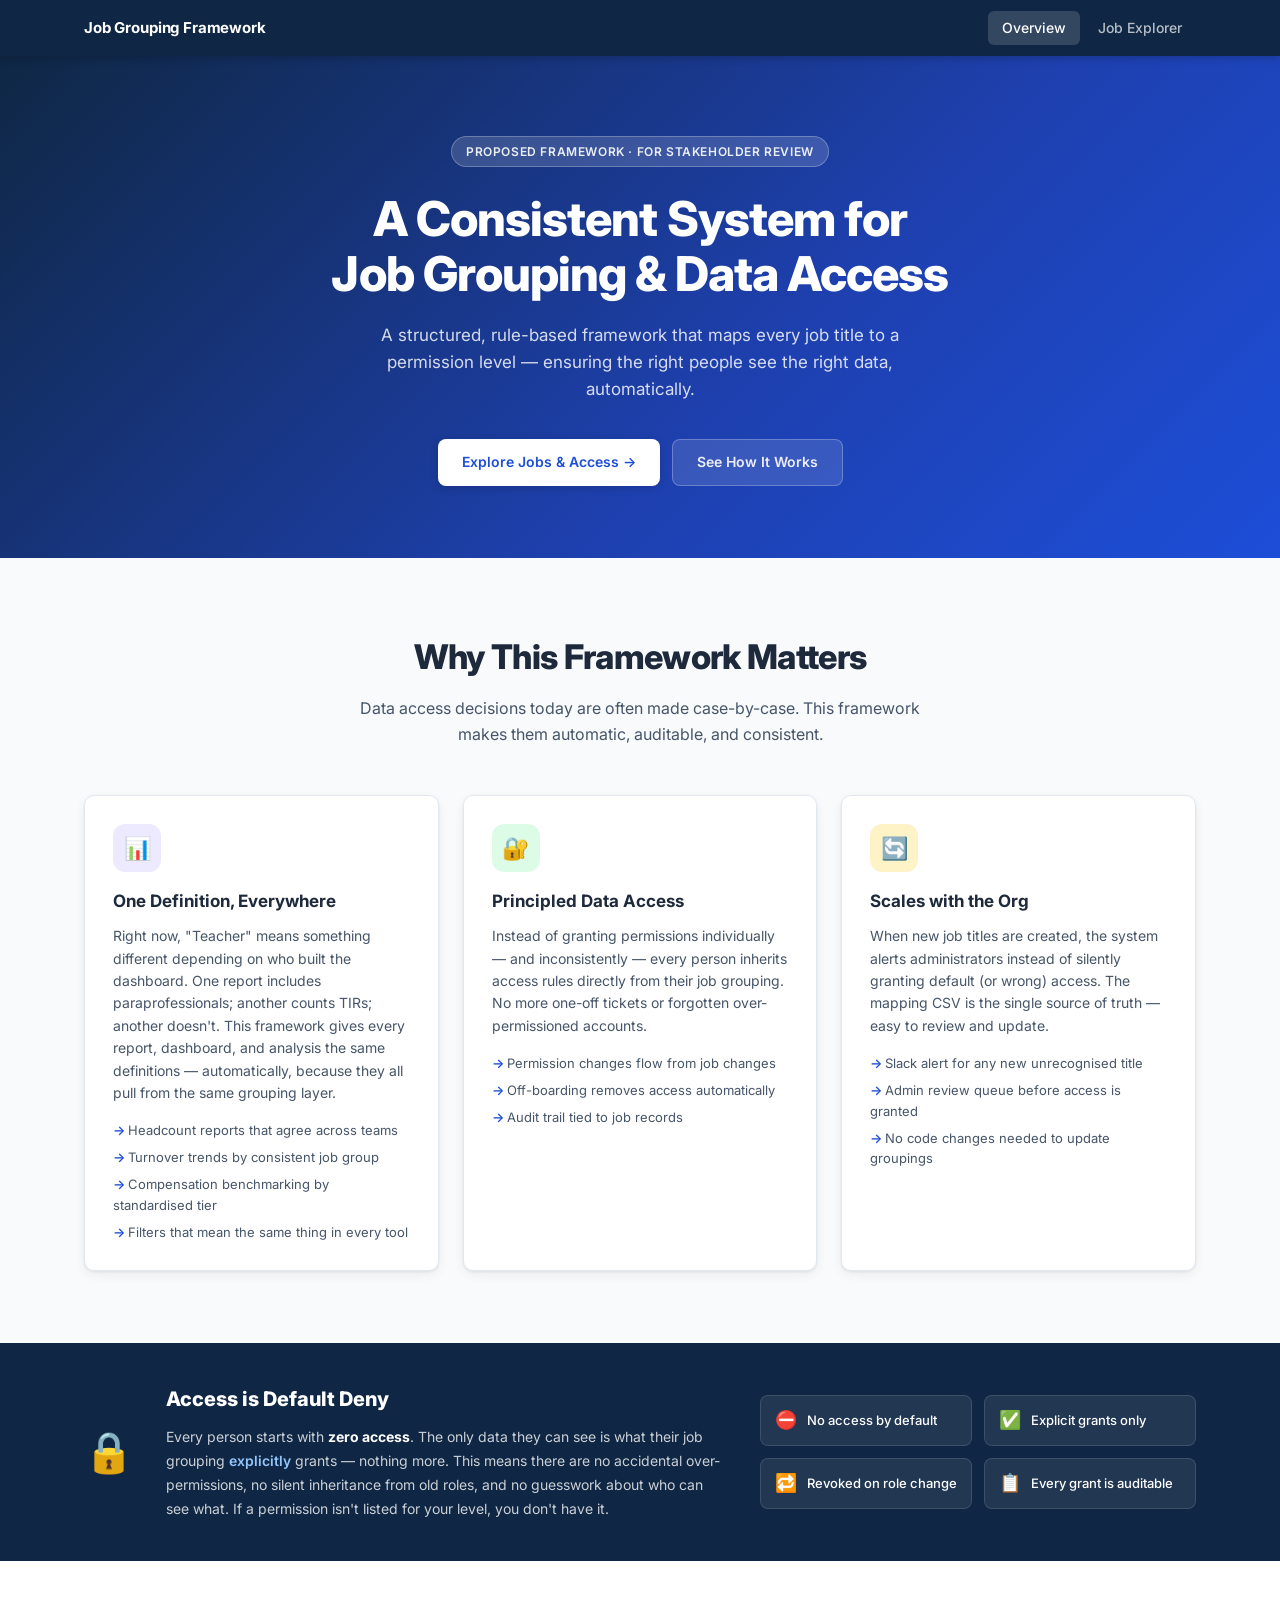
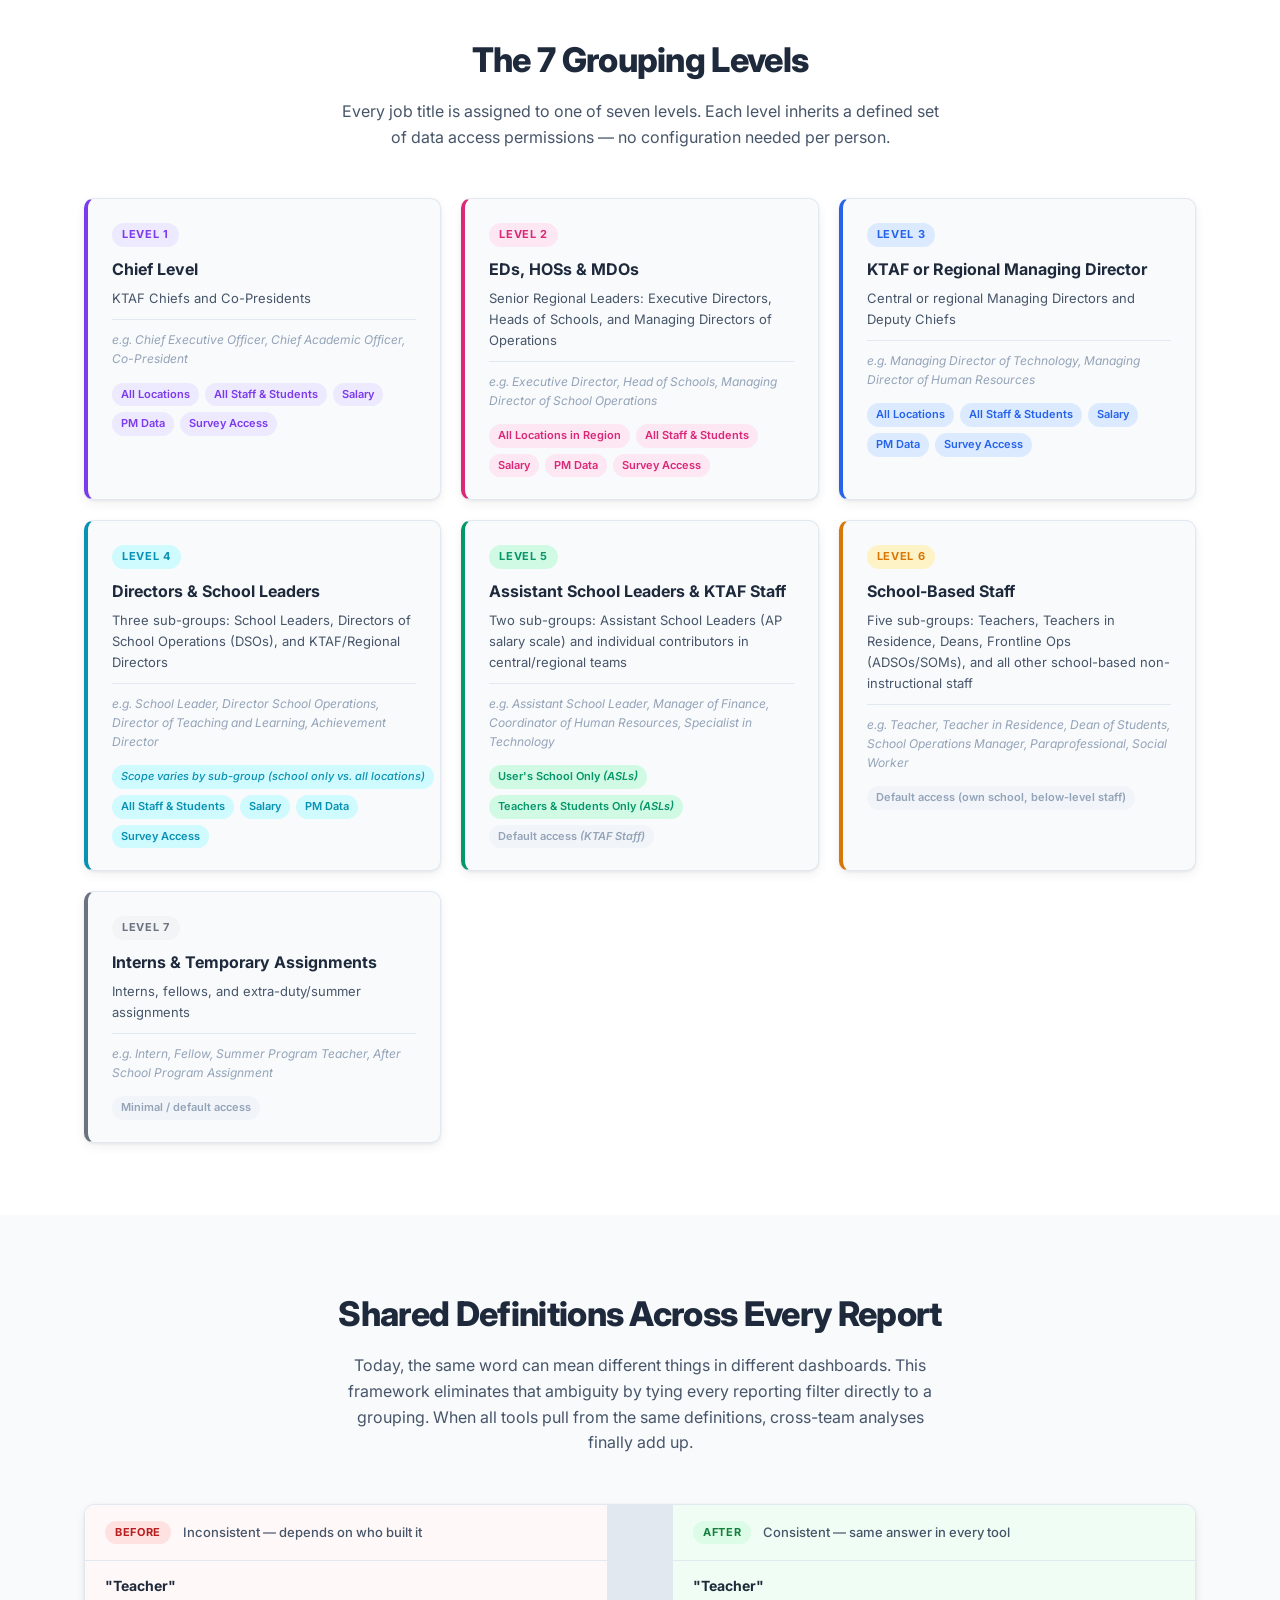
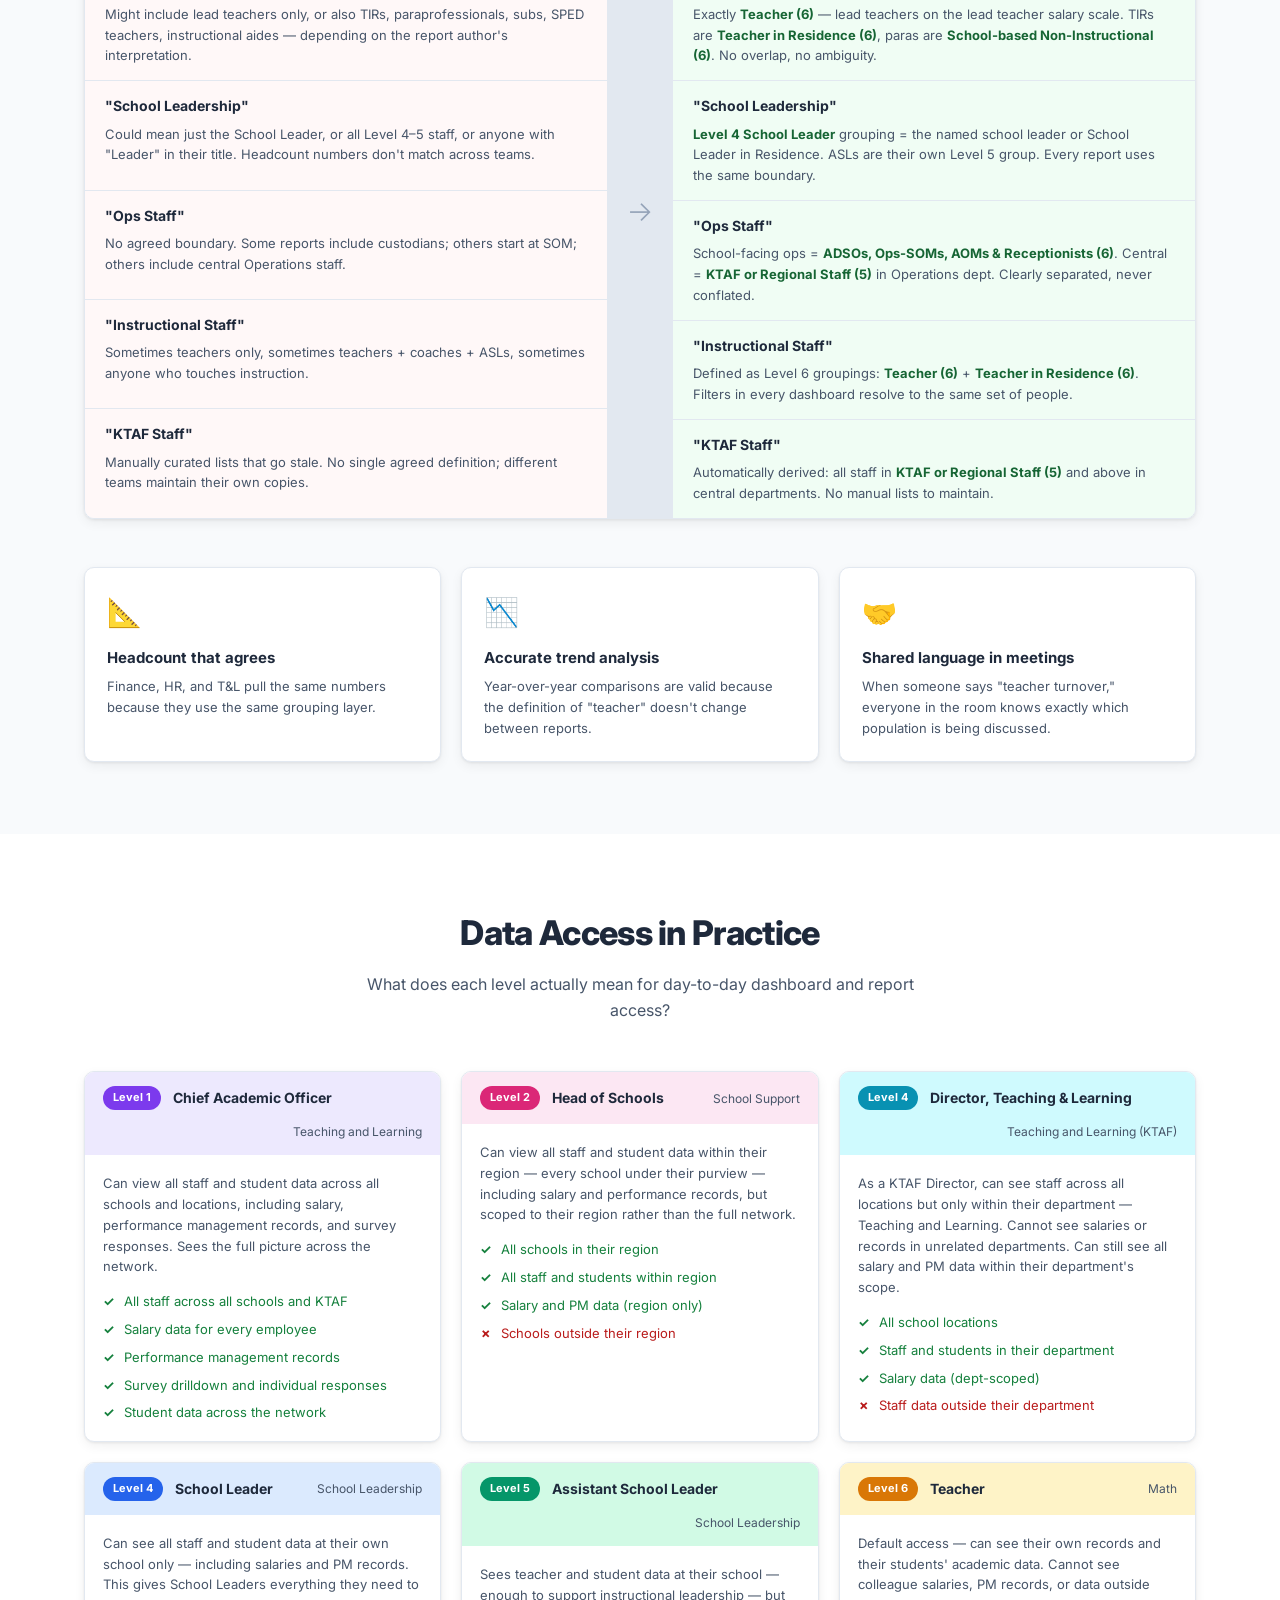
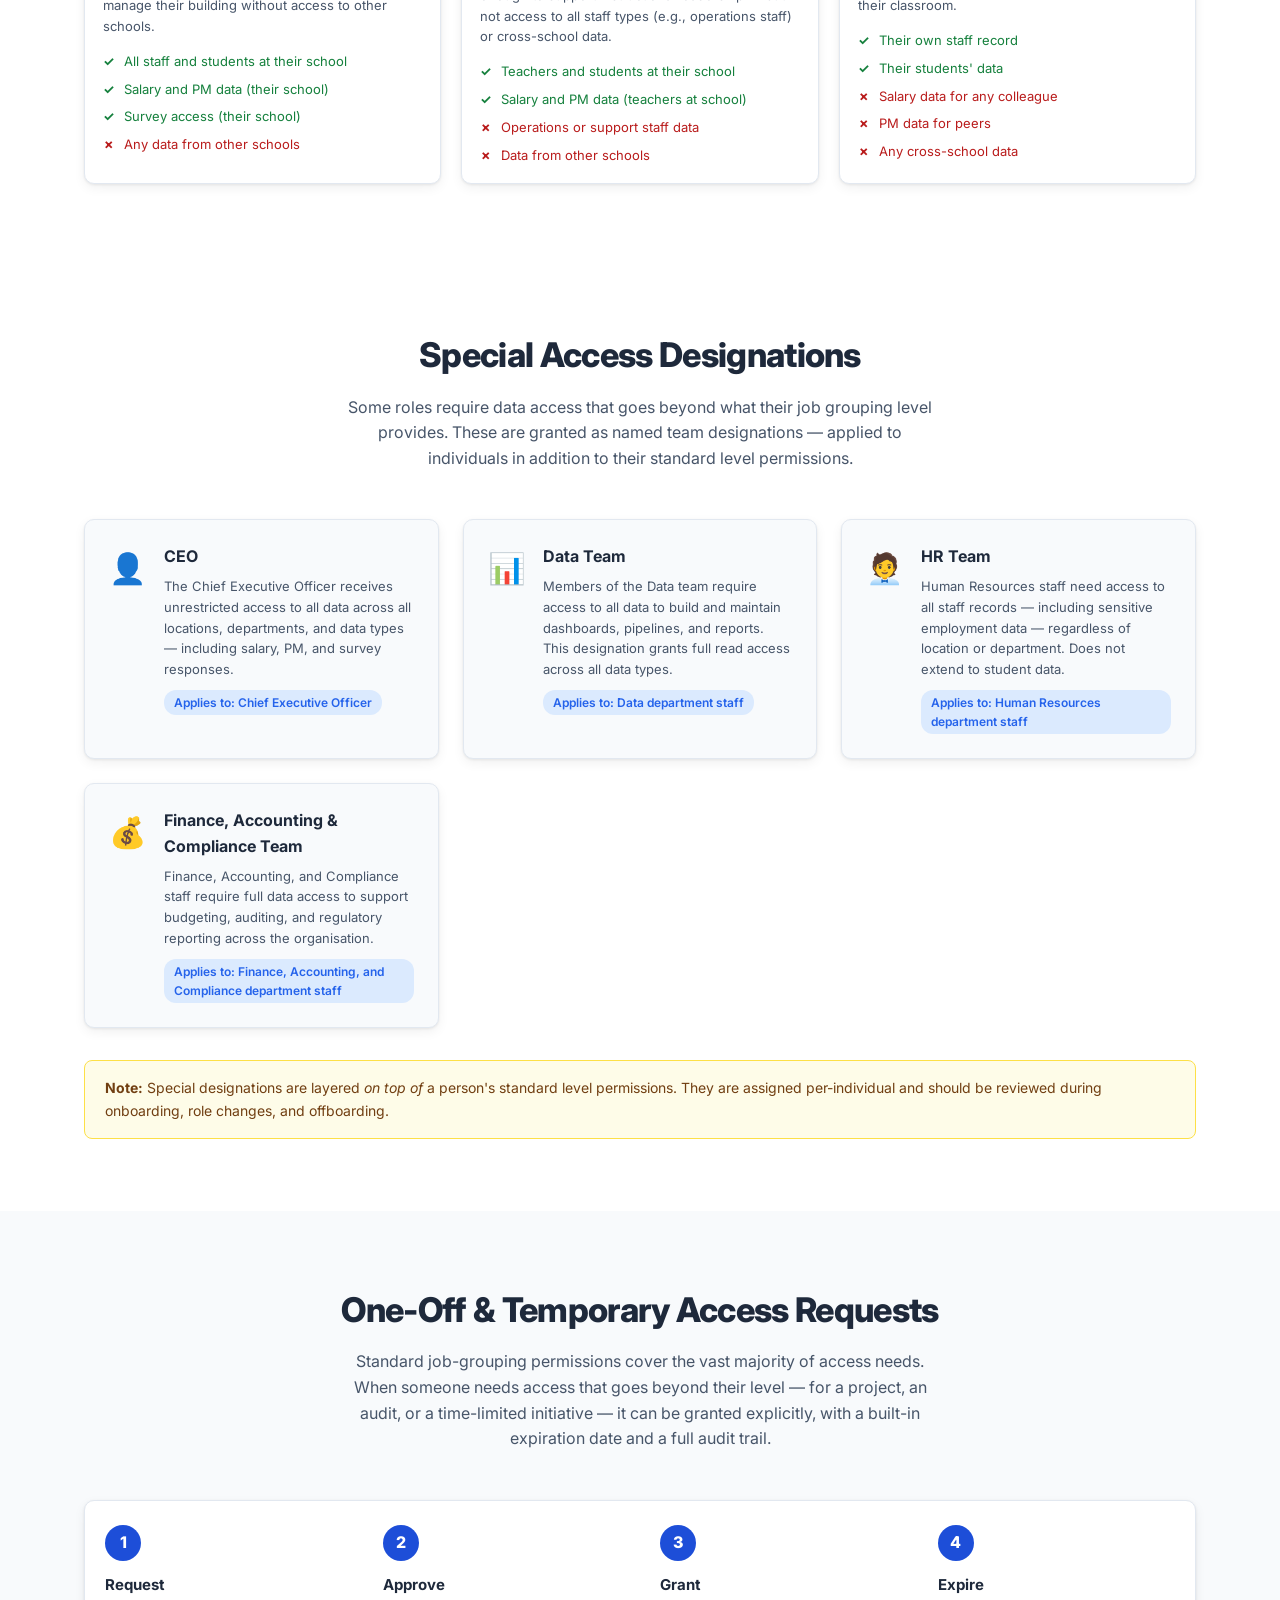
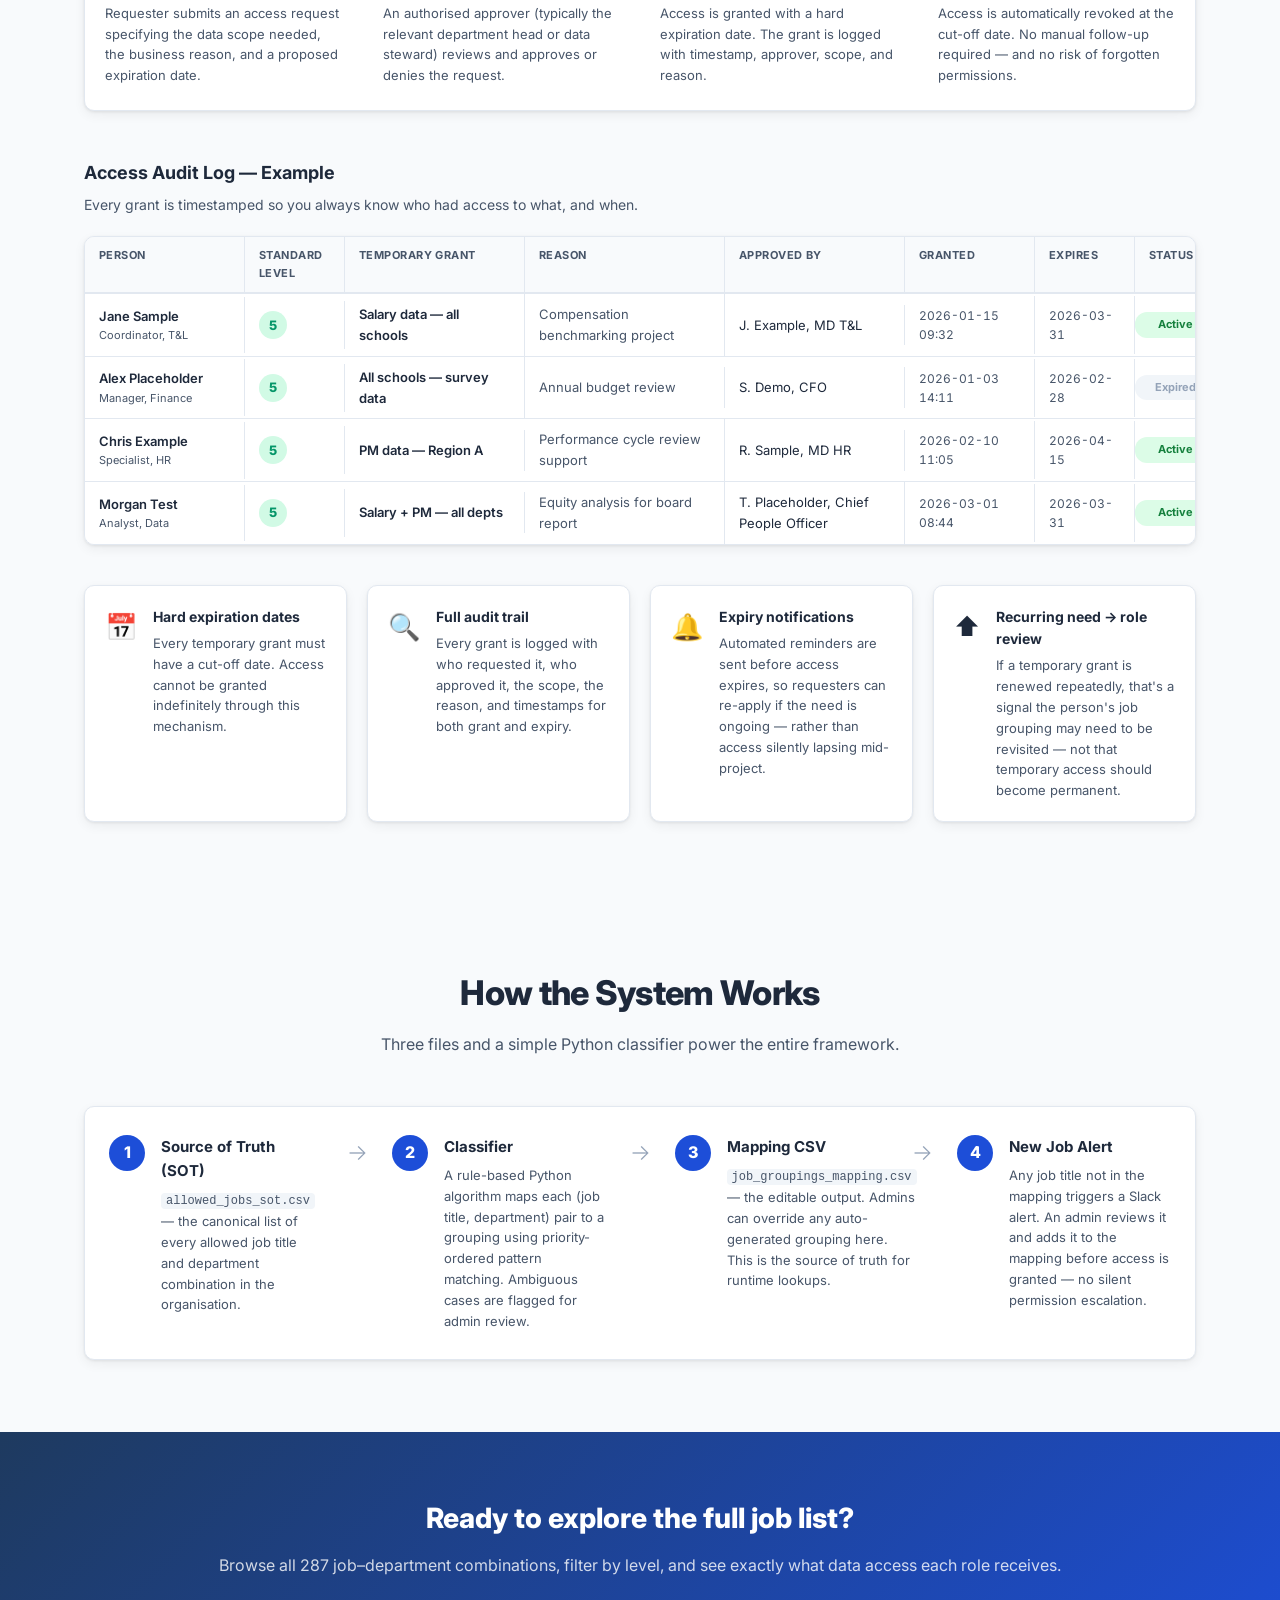
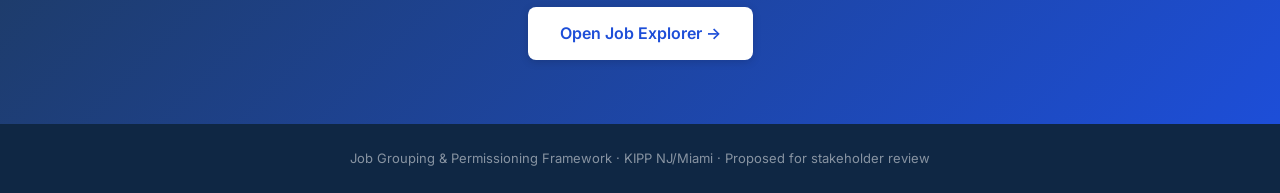
==== website/index.html @ 6bda304f "creating job groupings classifier and stakeholder exploration website" ====
<!DOCTYPE html>
<html lang="en">
<head>
  <meta charset="UTF-8" />
  <meta name="viewport" content="width=device-width, initial-scale=1.0" />
  <title>Job Grouping & Permissioning Framework</title>
  <link rel="preconnect" href="https://fonts.googleapis.com" />
  <link rel="preconnect" href="https://fonts.gstatic.com" crossorigin />
  <link href="https://fonts.googleapis.com/css2?family=Inter:wght@400;500;600;700;800&display=swap" rel="stylesheet" />
  <link rel="stylesheet" href="styles.css" />
</head>
<body>

<!-- ── Navigation ─────────────────────────────────────────────────────────── -->
<nav class="nav">
  <div class="nav-inner">
    <span class="nav-brand">Job Grouping Framework</span>
    <div class="nav-links">
      <a href="index.html" class="nav-link active">Overview</a>
      <a href="explorer.html" class="nav-link">Job Explorer</a>
    </div>
  </div>
</nav>

<!-- ── Hero ───────────────────────────────────────────────────────────────── -->
<section class="hero">
  <div class="container">
    <div class="hero-badge">Proposed Framework · For Stakeholder Review</div>
    <h1 class="hero-title">A Consistent System for<br />Job Grouping &amp; Data Access</h1>
    <p class="hero-sub">
      A structured, rule-based framework that maps every job title to a permission level —
      ensuring the right people see the right data, automatically.
    </p>
    <div class="hero-actions">
      <a href="explorer.html" class="btn btn-primary">Explore Jobs &amp; Access →</a>
      <a href="#how-it-works" class="btn btn-ghost">See How It Works</a>
    </div>
  </div>
</section>

<!-- ── Why It Matters ─────────────────────────────────────────────────────── -->
<section class="section" id="why">
  <div class="container">
    <div class="section-header">
      <h2>Why This Framework Matters</h2>
      <p>Data access decisions today are often made case-by-case. This framework makes them automatic, auditable, and consistent.</p>
    </div>
    <div class="card-grid-3">

      <div class="why-card">
        <div class="why-icon" style="background:#ede9fe; color:#7c3aed;">📊</div>
        <h3>One Definition, Everywhere</h3>
        <p>
          Right now, "Teacher" means something different depending on who built the dashboard.
          One report includes paraprofessionals; another counts TIRs; another doesn't.
          This framework gives every report, dashboard, and analysis the same definitions —
          automatically, because they all pull from the same grouping layer.
        </p>
        <ul class="why-list">
          <li>Headcount reports that agree across teams</li>
          <li>Turnover trends by consistent job group</li>
          <li>Compensation benchmarking by standardised tier</li>
          <li>Filters that mean the same thing in every tool</li>
        </ul>
      </div>

      <div class="why-card">
        <div class="why-icon" style="background:#dcfce7; color:#15803d;">🔐</div>
        <h3>Principled Data Access</h3>
        <p>
          Instead of granting permissions individually — and inconsistently — every person
          inherits access rules directly from their job grouping. No more one-off tickets
          or forgotten over-permissioned accounts.
        </p>
        <ul class="why-list">
          <li>Permission changes flow from job changes</li>
          <li>Off-boarding removes access automatically</li>
          <li>Audit trail tied to job records</li>
        </ul>
      </div>

      <div class="why-card">
        <div class="why-icon" style="background:#fef3c7; color:#b45309;">🔄</div>
        <h3>Scales with the Org</h3>
        <p>
          When new job titles are created, the system alerts administrators instead of
          silently granting default (or wrong) access. The mapping CSV is the single
          source of truth — easy to review and update.
        </p>
        <ul class="why-list">
          <li>Slack alert for any new unrecognised title</li>
          <li>Admin review queue before access is granted</li>
          <li>No code changes needed to update groupings</li>
        </ul>
      </div>

    </div>
  </div>
</section>

<!-- ── Default Deny ────────────────────────────────────────────────────────── -->
<section class="deny-banner">
  <div class="container">
    <div class="deny-inner">
      <div class="deny-icon">🔒</div>
      <div class="deny-text">
        <h3>Access is Default Deny</h3>
        <p>
          Every person starts with <strong>zero access</strong>. The only data they can see is
          what their job grouping <em>explicitly</em> grants — nothing more. This means there
          are no accidental over-permissions, no silent inheritance from old roles, and no
          guesswork about who can see what. If a permission isn't listed for your level,
          you don't have it.
        </p>
      </div>
      <div class="deny-pillars">
        <div class="deny-pillar">
          <span class="deny-pillar-icon">⛔</span>
          <span>No access by default</span>
        </div>
        <div class="deny-pillar">
          <span class="deny-pillar-icon">✅</span>
          <span>Explicit grants only</span>
        </div>
        <div class="deny-pillar">
          <span class="deny-pillar-icon">🔁</span>
          <span>Revoked on role change</span>
        </div>
        <div class="deny-pillar">
          <span class="deny-pillar-icon">📋</span>
          <span>Every grant is auditable</span>
        </div>
      </div>
    </div>
  </div>
</section>

<!-- ── How It Works ───────────────────────────────────────────────────────── -->
<section class="section section-alt" id="how-it-works">
  <div class="container">
    <div class="section-header">
      <h2>The 7 Grouping Levels</h2>
      <p>
        Every job title is assigned to one of seven levels. Each level inherits a defined
        set of data access permissions — no configuration needed per person.
      </p>
    </div>

    <div class="levels-grid">

      <div class="level-card" style="--level-color: #7c3aed; --level-bg: #ede9fe;">
        <div class="level-badge">Level 1</div>
        <h4>Chief Level</h4>
        <p>KTAF Chiefs and Co-Presidents</p>
        <div class="level-examples">e.g. Chief Executive Officer, Chief Academic Officer, Co-President</div>
        <div class="level-access">
          <span class="access-chip">All Locations</span>
          <span class="access-chip">All Staff &amp; Students</span>
          <span class="access-chip">Salary</span>
          <span class="access-chip">PM Data</span>
          <span class="access-chip">Survey Access</span>
        </div>
      </div>

      <div class="level-card" style="--level-color: #db2777; --level-bg: #fce7f3;">
        <div class="level-badge">Level 2</div>
        <h4>EDs, HOSs &amp; MDOs</h4>
        <p>Senior Regional Leaders: Executive Directors, Heads of Schools, and Managing Directors of Operations</p>
        <div class="level-examples">e.g. Executive Director, Head of Schools, Managing Director of School Operations</div>
        <div class="level-access">
          <span class="access-chip">All Locations in Region</span>
          <span class="access-chip">All Staff &amp; Students</span>
          <span class="access-chip">Salary</span>
          <span class="access-chip">PM Data</span>
          <span class="access-chip">Survey Access</span>
        </div>
      </div>

      <div class="level-card" style="--level-color: #2563eb; --level-bg: #dbeafe;">
        <div class="level-badge">Level 3</div>
        <h4>KTAF or Regional Managing Director</h4>
        <p>Central or regional Managing Directors and Deputy Chiefs</p>
        <div class="level-examples">e.g. Managing Director of Technology, Managing Director of Human Resources</div>
        <div class="level-access">
          <span class="access-chip">All Locations</span>
          <span class="access-chip">All Staff &amp; Students</span>
          <span class="access-chip">Salary</span>
          <span class="access-chip">PM Data</span>
          <span class="access-chip">Survey Access</span>
        </div>
      </div>

      <div class="level-card" style="--level-color: #0891b2; --level-bg: #cffafe;">
        <div class="level-badge">Level 4</div>
        <h4>Directors &amp; School Leaders</h4>
        <p>Three sub-groups: School Leaders, Directors of School Operations (DSOs), and KTAF/Regional Directors</p>
        <div class="level-examples">e.g. School Leader, Director School Operations, Director of Teaching and Learning, Achievement Director</div>
        <div class="level-access">
          <span class="access-chip access-note">Scope varies by sub-group (school only vs. all locations)</span>
          <span class="access-chip">All Staff &amp; Students</span>
          <span class="access-chip">Salary</span>
          <span class="access-chip">PM Data</span>
          <span class="access-chip">Survey Access</span>
        </div>
      </div>

      <div class="level-card" style="--level-color: #059669; --level-bg: #d1fae5;">
        <div class="level-badge">Level 5</div>
        <h4>Assistant School Leaders &amp; KTAF Staff</h4>
        <p>Two sub-groups: Assistant School Leaders (AP salary scale) and individual contributors in central/regional teams</p>
        <div class="level-examples">e.g. Assistant School Leader, Manager of Finance, Coordinator of Human Resources, Specialist in Technology</div>
        <div class="level-access">
          <span class="access-chip">User's School Only <em>(ASLs)</em></span>
          <span class="access-chip">Teachers &amp; Students Only <em>(ASLs)</em></span>
          <span class="access-chip access-dim">Default access <em>(KTAF Staff)</em></span>
        </div>
      </div>

      <div class="level-card" style="--level-color: #d97706; --level-bg: #fef3c7;">
        <div class="level-badge">Level 6</div>
        <h4>School-Based Staff</h4>
        <p>Five sub-groups: Teachers, Teachers in Residence, Deans, Frontline Ops (ADSOs/SOMs), and all other school-based non-instructional staff</p>
        <div class="level-examples">e.g. Teacher, Teacher in Residence, Dean of Students, School Operations Manager, Paraprofessional, Social Worker</div>
        <div class="level-access">
          <span class="access-chip access-dim">Default access (own school, below-level staff)</span>
        </div>
      </div>

      <div class="level-card" style="--level-color: #6b7280; --level-bg: #f3f4f6;">
        <div class="level-badge">Level 7</div>
        <h4>Interns &amp; Temporary Assignments</h4>
        <p>Interns, fellows, and extra-duty/summer assignments</p>
        <div class="level-examples">e.g. Intern, Fellow, Summer Program Teacher, After School Program Assignment</div>
        <div class="level-access">
          <span class="access-chip access-dim">Minimal / default access</span>
        </div>
      </div>

    </div>
  </div>
</section>

<!-- ── Consistent Definitions ─────────────────────────────────────────────── -->
<section class="section" id="definitions">
  <div class="container">
    <div class="section-header">
      <h2>Shared Definitions Across Every Report</h2>
      <p>
        Today, the same word can mean different things in different dashboards. This framework
        eliminates that ambiguity by tying every reporting filter directly to a grouping.
        When all tools pull from the same definitions, cross-team analyses finally add up.
      </p>
    </div>

    <div class="defs-comparison">
      <div class="defs-col defs-before">
        <div class="defs-col-header">
          <span class="defs-badge defs-badge-before">Before</span>
          <span class="defs-col-title">Inconsistent — depends on who built it</span>
        </div>
        <div class="defs-row">
          <div class="defs-term">"Teacher"</div>
          <div class="defs-desc">
            Might include lead teachers only, or also TIRs, paraprofessionals, subs, SPED teachers,
            instructional aides — depending on the report author's interpretation.
          </div>
        </div>
        <div class="defs-row">
          <div class="defs-term">"School Leadership"</div>
          <div class="defs-desc">
            Could mean just the School Leader, or all Level 4–5 staff, or anyone with "Leader"
            in their title. Headcount numbers don't match across teams.
          </div>
        </div>
        <div class="defs-row">
          <div class="defs-term">"Ops Staff"</div>
          <div class="defs-desc">
            No agreed boundary. Some reports include custodians; others start at SOM;
            others include central Operations staff.
          </div>
        </div>
        <div class="defs-row">
          <div class="defs-term">"Instructional Staff"</div>
          <div class="defs-desc">
            Sometimes teachers only, sometimes teachers + coaches + ASLs, sometimes anyone
            who touches instruction.
          </div>
        </div>
        <div class="defs-row">
          <div class="defs-term">"KTAF Staff"</div>
          <div class="defs-desc">
            Manually curated lists that go stale. No single agreed definition; different
            teams maintain their own copies.
          </div>
        </div>
      </div>

      <div class="defs-arrow">→</div>

      <div class="defs-col defs-after">
        <div class="defs-col-header">
          <span class="defs-badge defs-badge-after">After</span>
          <span class="defs-col-title">Consistent — same answer in every tool</span>
        </div>
        <div class="defs-row">
          <div class="defs-term">"Teacher"</div>
          <div class="defs-desc">
            Exactly <strong>Teacher (6)</strong> — lead teachers on the lead teacher salary scale.
            TIRs are <strong>Teacher in Residence (6)</strong>, paras are
            <strong>School-based Non-Instructional (6)</strong>. No overlap, no ambiguity.
          </div>
        </div>
        <div class="defs-row">
          <div class="defs-term">"School Leadership"</div>
          <div class="defs-desc">
            <strong>Level 4 School Leader</strong> grouping = the named school leader or
            School Leader in Residence. ASLs are their own Level 5 group. Every report
            uses the same boundary.
          </div>
        </div>
        <div class="defs-row">
          <div class="defs-term">"Ops Staff"</div>
          <div class="defs-desc">
            School-facing ops = <strong>ADSOs, Ops-SOMs, AOMs &amp; Receptionists (6)</strong>.
            Central = <strong>KTAF or Regional Staff (5)</strong> in Operations dept.
            Clearly separated, never conflated.
          </div>
        </div>
        <div class="defs-row">
          <div class="defs-term">"Instructional Staff"</div>
          <div class="defs-desc">
            Defined as Level 6 groupings: <strong>Teacher (6)</strong> +
            <strong>Teacher in Residence (6)</strong>. Filters in every dashboard
            resolve to the same set of people.
          </div>
        </div>
        <div class="defs-row">
          <div class="defs-term">"KTAF Staff"</div>
          <div class="defs-desc">
            Automatically derived: all staff in <strong>KTAF or Regional Staff (5)</strong>
            and above in central departments. No manual lists to maintain.
          </div>
        </div>
      </div>
    </div>

    <div class="defs-impact">
      <div class="defs-impact-item">
        <div class="defs-impact-icon">📐</div>
        <h4>Headcount that agrees</h4>
        <p>Finance, HR, and T&amp;L pull the same numbers because they use the same grouping layer.</p>
      </div>
      <div class="defs-impact-item">
        <div class="defs-impact-icon">📉</div>
        <h4>Accurate trend analysis</h4>
        <p>Year-over-year comparisons are valid because the definition of "teacher" doesn't change between reports.</p>
      </div>
      <div class="defs-impact-item">
        <div class="defs-impact-icon">🤝</div>
        <h4>Shared language in meetings</h4>
        <p>When someone says "teacher turnover," everyone in the room knows exactly which population is being discussed.</p>
      </div>
    </div>
  </div>
</section>

<!-- ── Access Scenarios ───────────────────────────────────────────────────── -->
<section class="section section-alt" id="scenarios">
  <div class="container">
    <div class="section-header">
      <h2>Data Access in Practice</h2>
      <p>What does each level actually mean for day-to-day dashboard and report access?</p>
    </div>

    <div class="scenarios">

      <div class="scenario-card">
        <div class="scenario-header" style="background: #ede9fe;">
          <span class="scenario-level" style="background:#7c3aed;">Level 1</span>
          <strong>Chief Academic Officer</strong>
          <span class="scenario-dept">Teaching and Learning</span>
        </div>
        <div class="scenario-body">
          <p>Can view all staff and student data across all schools and locations, including salary, performance management records, and survey responses. Sees the full picture across the network.</p>
          <div class="scenario-access-list">
            <div class="access-row yes"><span class="check">✓</span> All staff across all schools and KTAF</div>
            <div class="access-row yes"><span class="check">✓</span> Salary data for every employee</div>
            <div class="access-row yes"><span class="check">✓</span> Performance management records</div>
            <div class="access-row yes"><span class="check">✓</span> Survey drilldown and individual responses</div>
            <div class="access-row yes"><span class="check">✓</span> Student data across the network</div>
          </div>
        </div>
      </div>

      <div class="scenario-card">
        <div class="scenario-header" style="background: #fce7f3;">
          <span class="scenario-level" style="background:#db2777;">Level 2</span>
          <strong>Head of Schools</strong>
          <span class="scenario-dept">School Support</span>
        </div>
        <div class="scenario-body">
          <p>Can view all staff and student data within their region — every school under their purview — including salary and performance records, but scoped to their region rather than the full network.</p>
          <div class="scenario-access-list">
            <div class="access-row yes"><span class="check">✓</span> All schools in their region</div>
            <div class="access-row yes"><span class="check">✓</span> All staff and students within region</div>
            <div class="access-row yes"><span class="check">✓</span> Salary and PM data (region only)</div>
            <div class="access-row no"><span class="cross">✗</span> Schools outside their region</div>
          </div>
        </div>
      </div>

      <div class="scenario-card">
        <div class="scenario-header" style="background: #cffafe;">
          <span class="scenario-level" style="background:#0891b2;">Level 4</span>
          <strong>Director, Teaching &amp; Learning</strong>
          <span class="scenario-dept">Teaching and Learning (KTAF)</span>
        </div>
        <div class="scenario-body">
          <p>As a KTAF Director, can see staff across all locations but only within their department — Teaching and Learning. Cannot see salaries or records in unrelated departments. Can still see all salary and PM data within their department's scope.</p>
          <div class="scenario-access-list">
            <div class="access-row yes"><span class="check">✓</span> All school locations</div>
            <div class="access-row yes"><span class="check">✓</span> Staff and students in their department</div>
            <div class="access-row yes"><span class="check">✓</span> Salary data (dept-scoped)</div>
            <div class="access-row no"><span class="cross">✗</span> Staff data outside their department</div>
          </div>
        </div>
      </div>

      <div class="scenario-card">
        <div class="scenario-header" style="background: #dbeafe;">
          <span class="scenario-level" style="background:#2563eb;">Level 4</span>
          <strong>School Leader</strong>
          <span class="scenario-dept">School Leadership</span>
        </div>
        <div class="scenario-body">
          <p>Can see all staff and student data at their own school only — including salaries and PM records. This gives School Leaders everything they need to manage their building without access to other schools.</p>
          <div class="scenario-access-list">
            <div class="access-row yes"><span class="check">✓</span> All staff and students at their school</div>
            <div class="access-row yes"><span class="check">✓</span> Salary and PM data (their school)</div>
            <div class="access-row yes"><span class="check">✓</span> Survey access (their school)</div>
            <div class="access-row no"><span class="cross">✗</span> Any data from other schools</div>
          </div>
        </div>
      </div>

      <div class="scenario-card">
        <div class="scenario-header" style="background: #d1fae5;">
          <span class="scenario-level" style="background:#059669;">Level 5</span>
          <strong>Assistant School Leader</strong>
          <span class="scenario-dept">School Leadership</span>
        </div>
        <div class="scenario-body">
          <p>Sees teacher and student data at their school — enough to support instructional leadership — but not access to all staff types (e.g., operations staff) or cross-school data.</p>
          <div class="scenario-access-list">
            <div class="access-row yes"><span class="check">✓</span> Teachers and students at their school</div>
            <div class="access-row yes"><span class="check">✓</span> Salary and PM data (teachers at school)</div>
            <div class="access-row no"><span class="cross">✗</span> Operations or support staff data</div>
            <div class="access-row no"><span class="cross">✗</span> Data from other schools</div>
          </div>
        </div>
      </div>

      <div class="scenario-card">
        <div class="scenario-header" style="background: #fef3c7;">
          <span class="scenario-level" style="background:#d97706;">Level 6</span>
          <strong>Teacher</strong>
          <span class="scenario-dept">Math</span>
        </div>
        <div class="scenario-body">
          <p>Default access — can see their own records and their students' academic data. Cannot see colleague salaries, PM records, or data outside their classroom.</p>
          <div class="scenario-access-list">
            <div class="access-row yes"><span class="check">✓</span> Their own staff record</div>
            <div class="access-row yes"><span class="check">✓</span> Their students' data</div>
            <div class="access-row no"><span class="cross">✗</span> Salary data for any colleague</div>
            <div class="access-row no"><span class="cross">✗</span> PM data for peers</div>
            <div class="access-row no"><span class="cross">✗</span> Any cross-school data</div>
          </div>
        </div>
      </div>

    </div>
  </div>
</section>

<!-- ── Special Access ─────────────────────────────────────────────────────── -->
<section class="section section-alt" id="special">
  <div class="container">
    <div class="section-header">
      <h2>Special Access Designations</h2>
      <p>
        Some roles require data access that goes beyond what their job grouping level
        provides. These are granted as named team designations — applied to individuals
        in addition to their standard level permissions.
      </p>
    </div>

    <div class="card-grid-2">

      <div class="special-card">
        <div class="special-icon">👤</div>
        <div>
          <h4>CEO</h4>
          <p>The Chief Executive Officer receives unrestricted access to all data across all locations, departments, and data types — including salary, PM, and survey responses.</p>
          <div class="special-who">Applies to: Chief Executive Officer</div>
        </div>
      </div>

      <div class="special-card">
        <div class="special-icon">📊</div>
        <div>
          <h4>Data Team</h4>
          <p>Members of the Data team require access to all data to build and maintain dashboards, pipelines, and reports. This designation grants full read access across all data types.</p>
          <div class="special-who">Applies to: Data department staff</div>
        </div>
      </div>

      <div class="special-card">
        <div class="special-icon">🧑‍💼</div>
        <div>
          <h4>HR Team</h4>
          <p>Human Resources staff need access to all staff records — including sensitive employment data — regardless of location or department. Does not extend to student data.</p>
          <div class="special-who">Applies to: Human Resources department staff</div>
        </div>
      </div>

      <div class="special-card">
        <div class="special-icon">💰</div>
        <div>
          <h4>Finance, Accounting &amp; Compliance Team</h4>
          <p>Finance, Accounting, and Compliance staff require full data access to support budgeting, auditing, and regulatory reporting across the organisation.</p>
          <div class="special-who">Applies to: Finance, Accounting, and Compliance department staff</div>
        </div>
      </div>

    </div>

    <div class="special-note">
      <strong>Note:</strong> Special designations are layered <em>on top of</em> a person's standard level permissions.
      They are assigned per-individual and should be reviewed during onboarding, role changes, and offboarding.
    </div>
  </div>
</section>

<!-- ── Temporary Access ───────────────────────────────────────────────────── -->
<section class="section" id="temp-access">
  <div class="container">
    <div class="section-header">
      <h2>One-Off &amp; Temporary Access Requests</h2>
      <p>
        Standard job-grouping permissions cover the vast majority of access needs.
        When someone needs access that goes beyond their level — for a project, an audit,
        or a time-limited initiative — it can be granted explicitly, with a built-in
        expiration date and a full audit trail.
      </p>
    </div>

    <div class="temp-flow">
      <div class="temp-step">
        <div class="temp-step-num">1</div>
        <div class="temp-step-body">
          <h4>Request</h4>
          <p>Requester submits an access request specifying the data scope needed, the business reason, and a proposed expiration date.</p>
        </div>
      </div>
      <div class="temp-flow-arrow">→</div>
      <div class="temp-step">
        <div class="temp-step-num">2</div>
        <div class="temp-step-body">
          <h4>Approve</h4>
          <p>An authorised approver (typically the relevant department head or data steward) reviews and approves or denies the request.</p>
        </div>
      </div>
      <div class="temp-flow-arrow">→</div>
      <div class="temp-step">
        <div class="temp-step-num">3</div>
        <div class="temp-step-body">
          <h4>Grant</h4>
          <p>Access is granted with a hard expiration date. The grant is logged with timestamp, approver, scope, and reason.</p>
        </div>
      </div>
      <div class="temp-flow-arrow">→</div>
      <div class="temp-step">
        <div class="temp-step-num">4</div>
        <div class="temp-step-body">
          <h4>Expire</h4>
          <p>Access is automatically revoked at the cut-off date. No manual follow-up required — and no risk of forgotten permissions.</p>
        </div>
      </div>
    </div>

    <!-- Mock audit log -->
    <h3 class="audit-log-title">Access Audit Log — Example</h3>
    <p class="audit-log-sub">Every grant is timestamped so you always know who had access to what, and when.</p>
    <div class="audit-log">
      <div class="audit-log-header">
        <span>Person</span>
        <span>Standard Level</span>
        <span>Temporary Grant</span>
        <span>Reason</span>
        <span>Approved By</span>
        <span>Granted</span>
        <span>Expires</span>
        <span>Status</span>
      </div>

      <div class="audit-row">
        <span class="audit-person">Jane Sample<br/><small>Coordinator, T&amp;L</small></span>
        <span><span class="audit-level" style="background:#d1fae5;color:#059669;">5</span></span>
        <span class="audit-grant">Salary data — all schools</span>
        <span class="audit-reason">Compensation benchmarking project</span>
        <span class="audit-approver">J. Example, MD T&amp;L</span>
        <span class="audit-date">2026-01-15 09:32</span>
        <span class="audit-date">2026-03-31</span>
        <span class="audit-status audit-active">Active</span>
      </div>

      <div class="audit-row">
        <span class="audit-person">Alex Placeholder<br/><small>Manager, Finance</small></span>
        <span><span class="audit-level" style="background:#d1fae5;color:#059669;">5</span></span>
        <span class="audit-grant">All schools — survey data</span>
        <span class="audit-reason">Annual budget review</span>
        <span class="audit-approver">S. Demo, CFO</span>
        <span class="audit-date">2026-01-03 14:11</span>
        <span class="audit-date">2026-02-28</span>
        <span class="audit-status audit-expired">Expired</span>
      </div>

      <div class="audit-row">
        <span class="audit-person">Chris Example<br/><small>Specialist, HR</small></span>
        <span><span class="audit-level" style="background:#d1fae5;color:#059669;">5</span></span>
        <span class="audit-grant">PM data — Region A</span>
        <span class="audit-reason">Performance cycle review support</span>
        <span class="audit-approver">R. Sample, MD HR</span>
        <span class="audit-date">2026-02-10 11:05</span>
        <span class="audit-date">2026-04-15</span>
        <span class="audit-status audit-active">Active</span>
      </div>

      <div class="audit-row">
        <span class="audit-person">Morgan Test<br/><small>Analyst, Data</small></span>
        <span><span class="audit-level" style="background:#d1fae5;color:#059669;">5</span></span>
        <span class="audit-grant">Salary + PM — all depts</span>
        <span class="audit-reason">Equity analysis for board report</span>
        <span class="audit-approver">T. Placeholder, Chief People Officer</span>
        <span class="audit-date">2026-03-01 08:44</span>
        <span class="audit-date">2026-03-31</span>
        <span class="audit-status audit-active">Active</span>
      </div>
    </div>

    <div class="temp-principles">
      <div class="temp-principle">
        <span class="temp-principle-icon">📅</span>
        <div>
          <strong>Hard expiration dates</strong>
          <p>Every temporary grant must have a cut-off date. Access cannot be granted indefinitely through this mechanism.</p>
        </div>
      </div>
      <div class="temp-principle">
        <span class="temp-principle-icon">🔍</span>
        <div>
          <strong>Full audit trail</strong>
          <p>Every grant is logged with who requested it, who approved it, the scope, the reason, and timestamps for both grant and expiry.</p>
        </div>
      </div>
      <div class="temp-principle">
        <span class="temp-principle-icon">🔔</span>
        <div>
          <strong>Expiry notifications</strong>
          <p>Automated reminders are sent before access expires, so requesters can re-apply if the need is ongoing — rather than access silently lapsing mid-project.</p>
        </div>
      </div>
      <div class="temp-principle">
        <span class="temp-principle-icon">⬆️</span>
        <div>
          <strong>Recurring need → role review</strong>
          <p>If a temporary grant is renewed repeatedly, that's a signal the person's job grouping may need to be revisited — not that temporary access should become permanent.</p>
        </div>
      </div>
    </div>
  </div>
</section>

<!-- ── How the System Works ───────────────────────────────────────────────── -->
<section class="section" id="system">
  <div class="container">
    <div class="section-header">
      <h2>How the System Works</h2>
      <p>Three files and a simple Python classifier power the entire framework.</p>
    </div>

    <div class="pipeline">
      <div class="pipeline-step">
        <div class="pipeline-num">1</div>
        <div class="pipeline-content">
          <h4>Source of Truth (SOT)</h4>
          <p><code>allowed_jobs_sot.csv</code> — the canonical list of every allowed job title and department combination in the organisation.</p>
        </div>
      </div>
      <div class="pipeline-arrow">→</div>
      <div class="pipeline-step">
        <div class="pipeline-num">2</div>
        <div class="pipeline-content">
          <h4>Classifier</h4>
          <p>A rule-based Python algorithm maps each (job title, department) pair to a grouping using priority-ordered pattern matching. Ambiguous cases are flagged for admin review.</p>
        </div>
      </div>
      <div class="pipeline-arrow">→</div>
      <div class="pipeline-step">
        <div class="pipeline-num">3</div>
        <div class="pipeline-content">
          <h4>Mapping CSV</h4>
          <p><code>job_groupings_mapping.csv</code> — the editable output. Admins can override any auto-generated grouping here. This is the source of truth for runtime lookups.</p>
        </div>
      </div>
      <div class="pipeline-arrow">→</div>
      <div class="pipeline-step">
        <div class="pipeline-num">4</div>
        <div class="pipeline-content">
          <h4>New Job Alert</h4>
          <p>Any job title not in the mapping triggers a Slack alert. An admin reviews it and adds it to the mapping before access is granted — no silent permission escalation.</p>
        </div>
      </div>
    </div>
  </div>
</section>

<!-- ── CTA ────────────────────────────────────────────────────────────────── -->
<section class="cta-section">
  <div class="container" style="text-align:center;">
    <h2>Ready to explore the full job list?</h2>
    <p>Browse all 287 job–department combinations, filter by level, and see exactly what data access each role receives.</p>
    <a href="explorer.html" class="btn btn-primary btn-lg">Open Job Explorer →</a>
  </div>
</section>

<!-- ── Footer ─────────────────────────────────────────────────────────────── -->
<footer class="footer">
  <div class="container">
    <p>Job Grouping &amp; Permissioning Framework · KIPP NJ/Miami · Proposed for stakeholder review</p>
  </div>
</footer>

</body>
</html>
---- website/styles.css ----
/* ── Reset & base ─────────────────────────────────────────────────────────── */
*, *::before, *::after { box-sizing: border-box; margin: 0; padding: 0; }

:root {
  --navy:    #0f2744;
  --blue:    #1d4ed8;
  --blue-lt: #dbeafe;
  --text:    #1e293b;
  --text-2:  #475569;
  --border:  #e2e8f0;
  --bg:      #f8fafc;
  --white:   #ffffff;
  --radius:  10px;
  --shadow:  0 1px 3px rgba(0,0,0,.08), 0 4px 12px rgba(0,0,0,.06);
}

html { scroll-behavior: smooth; }

body {
  font-family: 'Inter', system-ui, sans-serif;
  color: var(--text);
  background: var(--bg);
  line-height: 1.6;
  font-size: 15px;
}

a { color: inherit; text-decoration: none; }

/* ── Layout ──────────────────────────────────────────────────────────────── */
.container {
  max-width: 1160px;
  margin: 0 auto;
  padding: 0 24px;
}

/* ── Navigation ──────────────────────────────────────────────────────────── */
.nav {
  background: var(--navy);
  position: sticky;
  top: 0;
  z-index: 100;
  box-shadow: 0 2px 8px rgba(0,0,0,.2);
}
.nav-inner {
  max-width: 1160px;
  margin: 0 auto;
  padding: 0 24px;
  height: 56px;
  display: flex;
  align-items: center;
  justify-content: space-between;
}
.nav-brand {
  color: #fff;
  font-weight: 700;
  font-size: 15px;
  letter-spacing: -.01em;
}
.nav-links { display: flex; gap: 4px; }
.nav-link {
  color: rgba(255,255,255,.7);
  font-size: 14px;
  font-weight: 500;
  padding: 6px 14px;
  border-radius: 6px;
  transition: background .15s, color .15s;
}
.nav-link:hover { background: rgba(255,255,255,.1); color: #fff; }
.nav-link.active { background: rgba(255,255,255,.15); color: #fff; }

/* ── Hero ─────────────────────────────────────────────────────────────────── */
.hero {
  background: linear-gradient(135deg, #0f2744 0%, #1e40af 60%, #1d4ed8 100%);
  color: #fff;
  padding: 80px 0 72px;
  text-align: center;
}
.hero-badge {
  display: inline-block;
  background: rgba(255,255,255,.15);
  border: 1px solid rgba(255,255,255,.25);
  color: rgba(255,255,255,.9);
  font-size: 12px;
  font-weight: 600;
  letter-spacing: .05em;
  text-transform: uppercase;
  padding: 5px 14px;
  border-radius: 20px;
  margin-bottom: 24px;
}
.hero-title {
  font-size: clamp(28px, 5vw, 48px);
  font-weight: 800;
  line-height: 1.15;
  letter-spacing: -.02em;
  margin-bottom: 20px;
}
.hero-sub {
  font-size: 17px;
  color: rgba(255,255,255,.82);
  max-width: 580px;
  margin: 0 auto 36px;
}
.hero-actions { display: flex; gap: 12px; justify-content: center; flex-wrap: wrap; }

/* ── Buttons ──────────────────────────────────────────────────────────────── */
.btn {
  display: inline-flex;
  align-items: center;
  font-size: 14px;
  font-weight: 600;
  padding: 11px 24px;
  border-radius: 8px;
  cursor: pointer;
  transition: all .15s;
  border: none;
}
.btn-primary {
  background: #fff;
  color: #1d4ed8;
  box-shadow: 0 2px 8px rgba(0,0,0,.15);
}
.btn-primary:hover { background: #f1f5f9; transform: translateY(-1px); box-shadow: 0 4px 16px rgba(0,0,0,.2); }
.btn-ghost {
  background: rgba(255,255,255,.12);
  color: rgba(255,255,255,.9);
  border: 1px solid rgba(255,255,255,.25);
}
.btn-ghost:hover { background: rgba(255,255,255,.2); }
.btn-lg { font-size: 16px; padding: 14px 32px; }

/* ── Sections ─────────────────────────────────────────────────────────────── */
.section { padding: 72px 0; }
.section-alt { background: var(--white); }

.section-header {
  text-align: center;
  margin-bottom: 48px;
}
.section-header h2 {
  font-size: clamp(22px, 3.5vw, 34px);
  font-weight: 800;
  letter-spacing: -.02em;
  margin-bottom: 12px;
}
.section-header p {
  font-size: 16px;
  color: var(--text-2);
  max-width: 600px;
  margin: 0 auto;
}

/* ── Card grids ───────────────────────────────────────────────────────────── */
.card-grid-3 {
  display: grid;
  grid-template-columns: repeat(auto-fit, minmax(280px, 1fr));
  gap: 24px;
}
.card-grid-2 {
  display: grid;
  grid-template-columns: repeat(auto-fit, minmax(280px, 1fr));
  gap: 24px;
}

/* ── Why cards ────────────────────────────────────────────────────────────── */
.why-card {
  background: var(--white);
  border: 1px solid var(--border);
  border-radius: var(--radius);
  padding: 28px;
  box-shadow: var(--shadow);
}
.why-icon {
  width: 48px;
  height: 48px;
  border-radius: 12px;
  display: flex;
  align-items: center;
  justify-content: center;
  font-size: 22px;
  margin-bottom: 16px;
}
.why-card h3 {
  font-size: 17px;
  font-weight: 700;
  margin-bottom: 10px;
}
.why-card p {
  font-size: 14px;
  color: var(--text-2);
  margin-bottom: 16px;
}
.why-list {
  list-style: none;
  font-size: 13px;
  color: var(--text-2);
  display: flex;
  flex-direction: column;
  gap: 6px;
}
.why-list li::before { content: '→ '; color: var(--blue); font-weight: 600; }

/* ── Level cards ──────────────────────────────────────────────────────────── */
.levels-grid {
  display: grid;
  grid-template-columns: repeat(auto-fill, minmax(300px, 1fr));
  gap: 20px;
}
.level-card {
  background: var(--bg);
  border: 1px solid var(--border);
  border-left: 4px solid var(--level-color);
  border-radius: var(--radius);
  padding: 22px 24px;
  box-shadow: var(--shadow);
}
.level-badge {
  display: inline-block;
  background: var(--level-bg);
  color: var(--level-color);
  font-size: 11px;
  font-weight: 700;
  letter-spacing: .06em;
  text-transform: uppercase;
  padding: 3px 10px;
  border-radius: 20px;
  margin-bottom: 10px;
}
.level-card h4 {
  font-size: 16px;
  font-weight: 700;
  margin-bottom: 6px;
}
.level-card p {
  font-size: 13px;
  color: var(--text-2);
  margin-bottom: 10px;
}
.level-examples {
  font-size: 12px;
  color: #94a3b8;
  font-style: italic;
  margin-bottom: 14px;
  border-top: 1px solid var(--border);
  padding-top: 10px;
}
.level-access { display: flex; flex-wrap: wrap; gap: 6px; }
.access-chip {
  background: var(--level-bg);
  color: var(--level-color);
  font-size: 11px;
  font-weight: 600;
  padding: 3px 9px;
  border-radius: 12px;
  white-space: nowrap;
}
.access-chip.access-note { font-style: italic; font-weight: 500; }
.access-chip.access-dim { background: #f1f5f9; color: #94a3b8; }

/* ── Scenarios ────────────────────────────────────────────────────────────── */
.scenarios {
  display: grid;
  grid-template-columns: repeat(auto-fill, minmax(320px, 1fr));
  gap: 20px;
}
.scenario-card {
  background: var(--white);
  border: 1px solid var(--border);
  border-radius: var(--radius);
  overflow: hidden;
  box-shadow: var(--shadow);
}
.scenario-header {
  display: flex;
  align-items: center;
  gap: 12px;
  padding: 14px 18px;
  flex-wrap: wrap;
}
.scenario-level {
  color: #fff;
  font-size: 11px;
  font-weight: 700;
  padding: 3px 10px;
  border-radius: 12px;
  white-space: nowrap;
}
.scenario-header strong { font-size: 14px; }
.scenario-dept {
  font-size: 12px;
  color: var(--text-2);
  margin-left: auto;
}
.scenario-body { padding: 18px; }
.scenario-body p { font-size: 13px; color: var(--text-2); margin-bottom: 14px; }
.scenario-access-list { display: flex; flex-direction: column; gap: 7px; }
.access-row {
  display: flex;
  align-items: center;
  gap: 10px;
  font-size: 13px;
}
.access-row.yes { color: #15803d; }
.access-row.no  { color: #b91c1c; }
.check { font-weight: 700; }
.cross { font-weight: 700; }

/* ── Special cards ────────────────────────────────────────────────────────── */
.special-card {
  background: var(--bg);
  border: 1px solid var(--border);
  border-radius: var(--radius);
  padding: 24px;
  display: flex;
  gap: 18px;
  align-items: flex-start;
  box-shadow: var(--shadow);
}
.special-icon { font-size: 30px; flex-shrink: 0; }
.special-card h4 { font-size: 16px; font-weight: 700; margin-bottom: 6px; }
.special-card p  { font-size: 13px; color: var(--text-2); margin-bottom: 10px; }
.special-who {
  font-size: 12px;
  font-weight: 600;
  color: #2563eb;
  background: #dbeafe;
  display: inline-block;
  padding: 3px 10px;
  border-radius: 12px;
}
.special-note {
  margin-top: 32px;
  padding: 16px 20px;
  background: #fefce8;
  border: 1px solid #fde047;
  border-radius: 8px;
  font-size: 14px;
  color: #713f12;
}

/* ── Pipeline ─────────────────────────────────────────────────────────────── */
.pipeline {
  display: flex;
  align-items: flex-start;
  gap: 0;
  flex-wrap: wrap;
  background: var(--white);
  border: 1px solid var(--border);
  border-radius: var(--radius);
  overflow: hidden;
  box-shadow: var(--shadow);
}
.pipeline-step {
  flex: 1;
  min-width: 200px;
  padding: 28px 24px;
  display: flex;
  gap: 16px;
  align-items: flex-start;
}
.pipeline-arrow {
  display: flex;
  align-items: center;
  padding: 28px 0;
  color: #94a3b8;
  font-size: 22px;
  font-weight: 300;
  flex-shrink: 0;
}
.pipeline-num {
  width: 36px;
  height: 36px;
  background: var(--blue);
  color: #fff;
  font-weight: 800;
  font-size: 16px;
  border-radius: 50%;
  display: flex;
  align-items: center;
  justify-content: center;
  flex-shrink: 0;
}
.pipeline-content h4 { font-size: 15px; font-weight: 700; margin-bottom: 6px; }
.pipeline-content p  { font-size: 13px; color: var(--text-2); }
.pipeline-content code {
  font-family: 'Menlo', 'Consolas', monospace;
  font-size: 12px;
  background: #f1f5f9;
  padding: 1px 5px;
  border-radius: 4px;
}

/* ── Default Deny banner ─────────────────────────────────────────────────── */
.deny-banner {
  background: #0f2744;
  color: #fff;
  padding: 40px 0;
}
.deny-inner {
  display: grid;
  grid-template-columns: auto 1fr auto;
  gap: 32px;
  align-items: center;
}
.deny-icon { font-size: 40px; flex-shrink: 0; }
.deny-text h3 { font-size: 20px; font-weight: 800; margin-bottom: 10px; }
.deny-text p  { font-size: 14px; color: rgba(255,255,255,.78); line-height: 1.7; }
.deny-text strong { color: #fff; }
.deny-text em     { color: #93c5fd; font-style: normal; font-weight: 600; }
.deny-pillars {
  display: grid;
  grid-template-columns: 1fr 1fr;
  gap: 12px;
  min-width: 260px;
}
.deny-pillar {
  display: flex;
  align-items: center;
  gap: 10px;
  background: rgba(255,255,255,.08);
  border: 1px solid rgba(255,255,255,.12);
  border-radius: 8px;
  padding: 10px 14px;
  font-size: 13px;
  font-weight: 500;
}
.deny-pillar-icon { font-size: 18px; }

@media (max-width: 820px) {
  .deny-inner { grid-template-columns: 1fr; gap: 20px; }
  .deny-pillars { grid-template-columns: 1fr 1fr; }
}

/* ── Consistent Definitions ──────────────────────────────────────────────── */
.defs-comparison {
  display: grid;
  grid-template-columns: 1fr auto 1fr;
  gap: 0;
  align-items: stretch;
  margin-bottom: 48px;
  border: 1px solid var(--border);
  border-radius: var(--radius);
  overflow: hidden;
  box-shadow: var(--shadow);
}
.defs-arrow {
  display: flex;
  align-items: center;
  justify-content: center;
  background: var(--border);
  padding: 0 20px;
  font-size: 28px;
  color: #94a3b8;
  font-weight: 300;
}
.defs-col { display: flex; flex-direction: column; }
.defs-before { background: #fff8f8; }
.defs-after  { background: #f0fdf4; }
.defs-col-header {
  display: flex;
  align-items: center;
  gap: 12px;
  padding: 16px 20px;
  border-bottom: 1px solid var(--border);
}
.defs-badge {
  font-size: 11px;
  font-weight: 700;
  letter-spacing: .06em;
  text-transform: uppercase;
  padding: 3px 10px;
  border-radius: 12px;
  white-space: nowrap;
}
.defs-badge-before { background: #fee2e2; color: #b91c1c; }
.defs-badge-after  { background: #dcfce7; color: #15803d; }
.defs-col-title { font-size: 13px; color: var(--text-2); font-weight: 500; }
.defs-row {
  padding: 14px 20px;
  border-bottom: 1px solid var(--border);
  display: flex;
  flex-direction: column;
  gap: 6px;
  flex: 1;
}
.defs-row:last-child { border-bottom: none; }
.defs-term {
  font-size: 14px;
  font-weight: 700;
  color: var(--text);
}
.defs-desc { font-size: 13px; color: var(--text-2); line-height: 1.6; }
.defs-after .defs-desc strong { color: #166534; }

.defs-impact {
  display: grid;
  grid-template-columns: repeat(auto-fit, minmax(220px, 1fr));
  gap: 20px;
}
.defs-impact-item {
  background: var(--white);
  border: 1px solid var(--border);
  border-radius: var(--radius);
  padding: 22px;
  box-shadow: var(--shadow);
}
.defs-impact-icon { font-size: 28px; margin-bottom: 12px; }
.defs-impact-item h4 { font-size: 15px; font-weight: 700; margin-bottom: 6px; }
.defs-impact-item p  { font-size: 13px; color: var(--text-2); }

@media (max-width: 720px) {
  .defs-comparison { grid-template-columns: 1fr; }
  .defs-arrow { display: none; }
}

/* ── Temporary Access ─────────────────────────────────────────────────────── */
.temp-flow {
  display: flex;
  align-items: stretch;
  gap: 0;
  margin-bottom: 48px;
  background: var(--white);
  border: 1px solid var(--border);
  border-radius: var(--radius);
  overflow: hidden;
  box-shadow: var(--shadow);
}
.temp-step {
  flex: 1;
  padding: 24px 20px;
  display: flex;
  flex-direction: column;
  gap: 12px;
}
.temp-step + .temp-step { border-left: 1px solid var(--border); }
.temp-step-num {
  width: 36px;
  height: 36px;
  background: var(--blue);
  color: #fff;
  border-radius: 50%;
  font-weight: 800;
  font-size: 16px;
  display: flex;
  align-items: center;
  justify-content: center;
  flex-shrink: 0;
}
.temp-step-body h4 { font-size: 15px; font-weight: 700; margin-bottom: 6px; }
.temp-step-body p  { font-size: 13px; color: var(--text-2); }
.temp-flow-arrow { display: none; } /* arrows used in pipeline only */

/* Audit log */
.audit-log-title {
  font-size: 18px;
  font-weight: 700;
  margin-bottom: 6px;
}
.audit-log-sub {
  font-size: 14px;
  color: var(--text-2);
  margin-bottom: 20px;
}
.audit-log {
  background: var(--white);
  border: 1px solid var(--border);
  border-radius: var(--radius);
  overflow: hidden;
  box-shadow: var(--shadow);
  overflow-x: auto;
  margin-bottom: 40px;
  font-size: 13px;
}
.audit-log-header {
  display: grid;
  grid-template-columns: 160px 100px 180px 200px 180px 130px 100px 80px;
  gap: 0;
  background: #f8fafc;
  border-bottom: 2px solid var(--border);
  font-size: 11px;
  font-weight: 700;
  color: var(--text-2);
  text-transform: uppercase;
  letter-spacing: .04em;
}
.audit-log-header span,
.audit-row > span {
  padding: 10px 14px;
  border-right: 1px solid var(--border);
}
.audit-log-header span:last-child,
.audit-row > span:last-child { border-right: none; }
.audit-row {
  display: grid;
  grid-template-columns: 160px 100px 180px 200px 180px 130px 100px 80px;
  border-bottom: 1px solid var(--border);
  align-items: center;
}
.audit-row:last-child { border-bottom: none; }
.audit-row:hover { background: #f8fafc; }
.audit-person { font-weight: 600; line-height: 1.4; }
.audit-person small { font-weight: 400; color: var(--text-2); font-size: 11px; }
.audit-level {
  display: inline-flex;
  width: 28px;
  height: 28px;
  align-items: center;
  justify-content: center;
  border-radius: 50%;
  font-weight: 800;
  font-size: 13px;
}
.audit-grant  { font-weight: 600; }
.audit-reason { color: var(--text-2); }
.audit-date   { color: var(--text-2); font-size: 12px; font-variant-numeric: tabular-nums; }
.audit-status {
  font-size: 11px;
  font-weight: 700;
  text-align: center;
  border-radius: 12px;
  padding: 4px 10px !important;
  white-space: nowrap;
}
.audit-active  { background: #dcfce7; color: #15803d; }
.audit-expired { background: #f1f5f9; color: #94a3b8; }

/* Temp principles */
.temp-principles {
  display: grid;
  grid-template-columns: repeat(auto-fit, minmax(240px, 1fr));
  gap: 20px;
}
.temp-principle {
  display: flex;
  gap: 16px;
  align-items: flex-start;
  background: var(--white);
  border: 1px solid var(--border);
  border-radius: var(--radius);
  padding: 20px;
  box-shadow: var(--shadow);
}
.temp-principle-icon { font-size: 26px; flex-shrink: 0; }
.temp-principle strong { font-size: 14px; font-weight: 700; display: block; margin-bottom: 5px; }
.temp-principle p { font-size: 13px; color: var(--text-2); }

@media (max-width: 700px) {
  .temp-flow { flex-direction: column; }
  .temp-step + .temp-step { border-left: none; border-top: 1px solid var(--border); }
  .audit-log { font-size: 12px; }
}

/* ── CTA section ──────────────────────────────────────────────────────────── */
.cta-section {
  background: linear-gradient(135deg, #1e3a5f 0%, #1d4ed8 100%);
  color: #fff;
  padding: 64px 0;
  text-align: center;
}
.cta-section h2 { font-size: 28px; font-weight: 800; margin-bottom: 12px; }
.cta-section p  { font-size: 16px; color: rgba(255,255,255,.8); margin-bottom: 28px; }

/* ── Footer ───────────────────────────────────────────────────────────────── */
.footer {
  background: var(--navy);
  color: rgba(255,255,255,.5);
  text-align: center;
  font-size: 13px;
  padding: 24px;
}


/* ════════════════════════════════════════════════════════════════════════════
   EXPLORER PAGE
   ════════════════════════════════════════════════════════════════════════════ */

/* ── Explorer header ──────────────────────────────────────────────────────── */
.explorer-header {
  background: linear-gradient(135deg, #0f2744 0%, #1e40af 100%);
  color: #fff;
  padding: 40px 0 32px;
}
.explorer-header h1 { font-size: 30px; font-weight: 800; letter-spacing: -.02em; margin-bottom: 8px; }
.explorer-header p  { font-size: 15px; color: rgba(255,255,255,.75); }

/* ── Controls ─────────────────────────────────────────────────────────────── */
.explorer-controls {
  background: var(--white);
  border-bottom: 1px solid var(--border);
  padding: 20px 0 16px;
  position: sticky;
  top: 56px;
  z-index: 50;
  box-shadow: 0 2px 8px rgba(0,0,0,.05);
}
.controls-row {
  display: flex;
  gap: 12px;
  flex-wrap: wrap;
  align-items: flex-end;
}
.control-group { display: flex; flex-direction: column; gap: 5px; flex: 1; min-width: 160px; }
.control-label  { font-size: 11px; font-weight: 600; color: var(--text-2); text-transform: uppercase; letter-spacing: .04em; }
.control-input {
  border: 1px solid var(--border);
  border-radius: 7px;
  padding: 8px 12px;
  font-family: inherit;
  font-size: 14px;
  color: var(--text);
  background: var(--bg);
  outline: none;
  transition: border-color .15s;
}
.control-input:focus { border-color: var(--blue); background: #fff; }

.result-count {
  margin-top: 12px;
  font-size: 13px;
  color: var(--text-2);
}

/* ── Stats bar ────────────────────────────────────────────────────────────── */
.stats-bar {
  background: var(--white);
  border-bottom: 1px solid var(--border);
  padding: 12px 0;
}
.stats-row {
  display: flex;
  gap: 10px;
  flex-wrap: wrap;
  align-items: center;
}
.stat-chip {
  display: flex;
  align-items: center;
  gap: 7px;
  background: var(--chip-bg);
  color: var(--chip-color);
  border-radius: 8px;
  padding: 6px 12px;
  font-size: 13px;
}
.stat-num  { font-weight: 800; font-size: 15px; }
.stat-label { font-weight: 500; }

/* ── Table ────────────────────────────────────────────────────────────────── */
.explorer-body { padding: 24px 0 64px; }

.table-wrap {
  background: var(--white);
  border: 1px solid var(--border);
  border-radius: var(--radius);
  overflow: hidden;
  box-shadow: var(--shadow);
}

.jobs-table {
  width: 100%;
  border-collapse: collapse;
  font-size: 13.5px;
}
.jobs-table thead {
  background: #f8fafc;
  border-bottom: 2px solid var(--border);
}
.jobs-table th {
  padding: 12px 16px;
  font-weight: 600;
  color: var(--text-2);
  text-align: left;
  font-size: 12px;
  text-transform: uppercase;
  letter-spacing: .04em;
  white-space: nowrap;
  cursor: pointer;
  user-select: none;
}
.jobs-table th:hover { color: var(--blue); }
.sort-icon { opacity: .4; font-size: 11px; }

.table-row {
  border-bottom: 1px solid var(--border);
  cursor: pointer;
  transition: background .1s;
}
.table-row:hover { background: #f8fafc; }
.table-row:last-child { border-bottom: none; }

.jobs-table td { padding: 12px 16px; vertical-align: middle; }

.td-title   { font-weight: 600; color: var(--text); max-width: 220px; }
.td-dept    { color: var(--text-2); max-width: 180px; white-space: nowrap; overflow: hidden; text-overflow: ellipsis; }
.td-grouping { color: var(--text-2); font-size: 13px; max-width: 220px; }
.td-level   { text-align: center; }
.level-pill {
  display: inline-block;
  width: 32px;
  height: 32px;
  line-height: 32px;
  text-align: center;
  border-radius: 50%;
  font-weight: 800;
  font-size: 14px;
}
.td-access  { max-width: 360px; }
.td-detail  { text-align: right; padding-right: 16px; }
.detail-link { font-size: 12px; color: var(--blue); font-weight: 600; white-space: nowrap; }

.access-mini-chip {
  display: inline-block;
  background: #f1f5f9;
  color: #334155;
  font-size: 11px;
  font-weight: 500;
  padding: 2px 7px;
  border-radius: 8px;
  margin: 2px 3px 2px 0;
  white-space: nowrap;
}
.access-mini-none { font-size: 12px; color: #94a3b8; font-style: italic; }

.no-results {
  padding: 48px;
  text-align: center;
  color: var(--text-2);
  font-size: 15px;
}

/* ── Detail drawer ────────────────────────────────────────────────────────── */
.drawer-overlay {
  display: none;
  position: fixed;
  inset: 0;
  background: rgba(0,0,0,.35);
  z-index: 200;
}
.drawer-overlay.open { display: block; }

.detail-drawer {
  position: fixed;
  top: 0;
  right: 0;
  bottom: 0;
  width: 440px;
  max-width: 95vw;
  background: var(--white);
  box-shadow: -4px 0 24px rgba(0,0,0,.15);
  z-index: 201;
  overflow-y: auto;
  transform: translateX(100%);
  transition: transform .25s ease;
}
.detail-drawer.open { transform: translateX(0); }

.drawer-header {
  display: flex;
  align-items: flex-start;
  justify-content: space-between;
  padding: 24px 24px 20px;
  border-bottom: 1px solid var(--border);
  background: #f8fafc;
  gap: 12px;
}
.drawer-title { font-size: 18px; font-weight: 800; margin-bottom: 4px; }
.drawer-dept  { font-size: 13px; color: var(--text-2); }
.drawer-close {
  border: none;
  background: none;
  font-size: 20px;
  cursor: pointer;
  color: var(--text-2);
  padding: 4px;
  border-radius: 4px;
  line-height: 1;
  flex-shrink: 0;
}
.drawer-close:hover { background: var(--border); }

.drawer-body { padding: 24px; }

.drawer-level-badge {
  display: inline-block;
  font-size: 12px;
  font-weight: 700;
  padding: 5px 14px;
  border-radius: 20px;
  margin-bottom: 10px;
  letter-spacing: .03em;
}
.drawer-grouping {
  font-size: 14px;
  color: var(--text-2);
  margin-bottom: 24px;
}
.drawer-grouping-label { font-weight: 600; color: var(--text); }

.drawer-section-title {
  font-size: 12px;
  font-weight: 700;
  color: var(--text-2);
  text-transform: uppercase;
  letter-spacing: .06em;
  margin-bottom: 14px;
  margin-top: 24px;
  padding-bottom: 8px;
  border-bottom: 1px solid var(--border);
}
.drawer-section-title:first-of-type { margin-top: 0; }

.perm-group { margin-bottom: 18px; }
.perm-group-title {
  font-size: 12px;
  font-weight: 700;
  color: #64748b;
  margin-bottom: 8px;
  text-transform: uppercase;
  letter-spacing: .04em;
}
.perm-row {
  display: flex;
  align-items: center;
  gap: 10px;
  padding: 7px 0;
  border-bottom: 1px solid #f1f5f9;
  font-size: 14px;
}
.perm-row:last-child { border-bottom: none; }
.perm-row.granted .perm-icon { color: #16a34a; font-weight: 700; }
.perm-row.denied  .perm-icon { color: #dc2626; font-weight: 700; }
.perm-row.denied  .perm-label { color: #94a3b8; }
.perm-label { display: flex; align-items: center; gap: 6px; }

.drawer-special-note {
  font-size: 13px;
  color: var(--text-2);
  background: #fefce8;
  border: 1px solid #fde047;
  border-radius: 8px;
  padding: 12px 14px;
  margin-bottom: 16px;
}
.drawer-special-grid {
  display: grid;
  grid-template-columns: 1fr 1fr;
  gap: 10px;
}
.drawer-special-item {
  display: flex;
  align-items: flex-start;
  gap: 10px;
  background: var(--bg);
  border: 1px solid var(--border);
  border-radius: 8px;
  padding: 12px;
}
.drawer-special-icon { font-size: 20px; flex-shrink: 0; }
.drawer-special-name { font-size: 13px; font-weight: 700; }
.drawer-special-desc { font-size: 12px; color: var(--text-2); margin-top: 2px; }

/* ── Responsive ───────────────────────────────────────────────────────────── */
@media (max-width: 700px) {
  .pipeline { flex-direction: column; }
  .pipeline-arrow { display: none; }
  .hero-title { font-size: 26px; }
  .controls-row { flex-direction: column; }
  .control-group { min-width: 100%; }
}
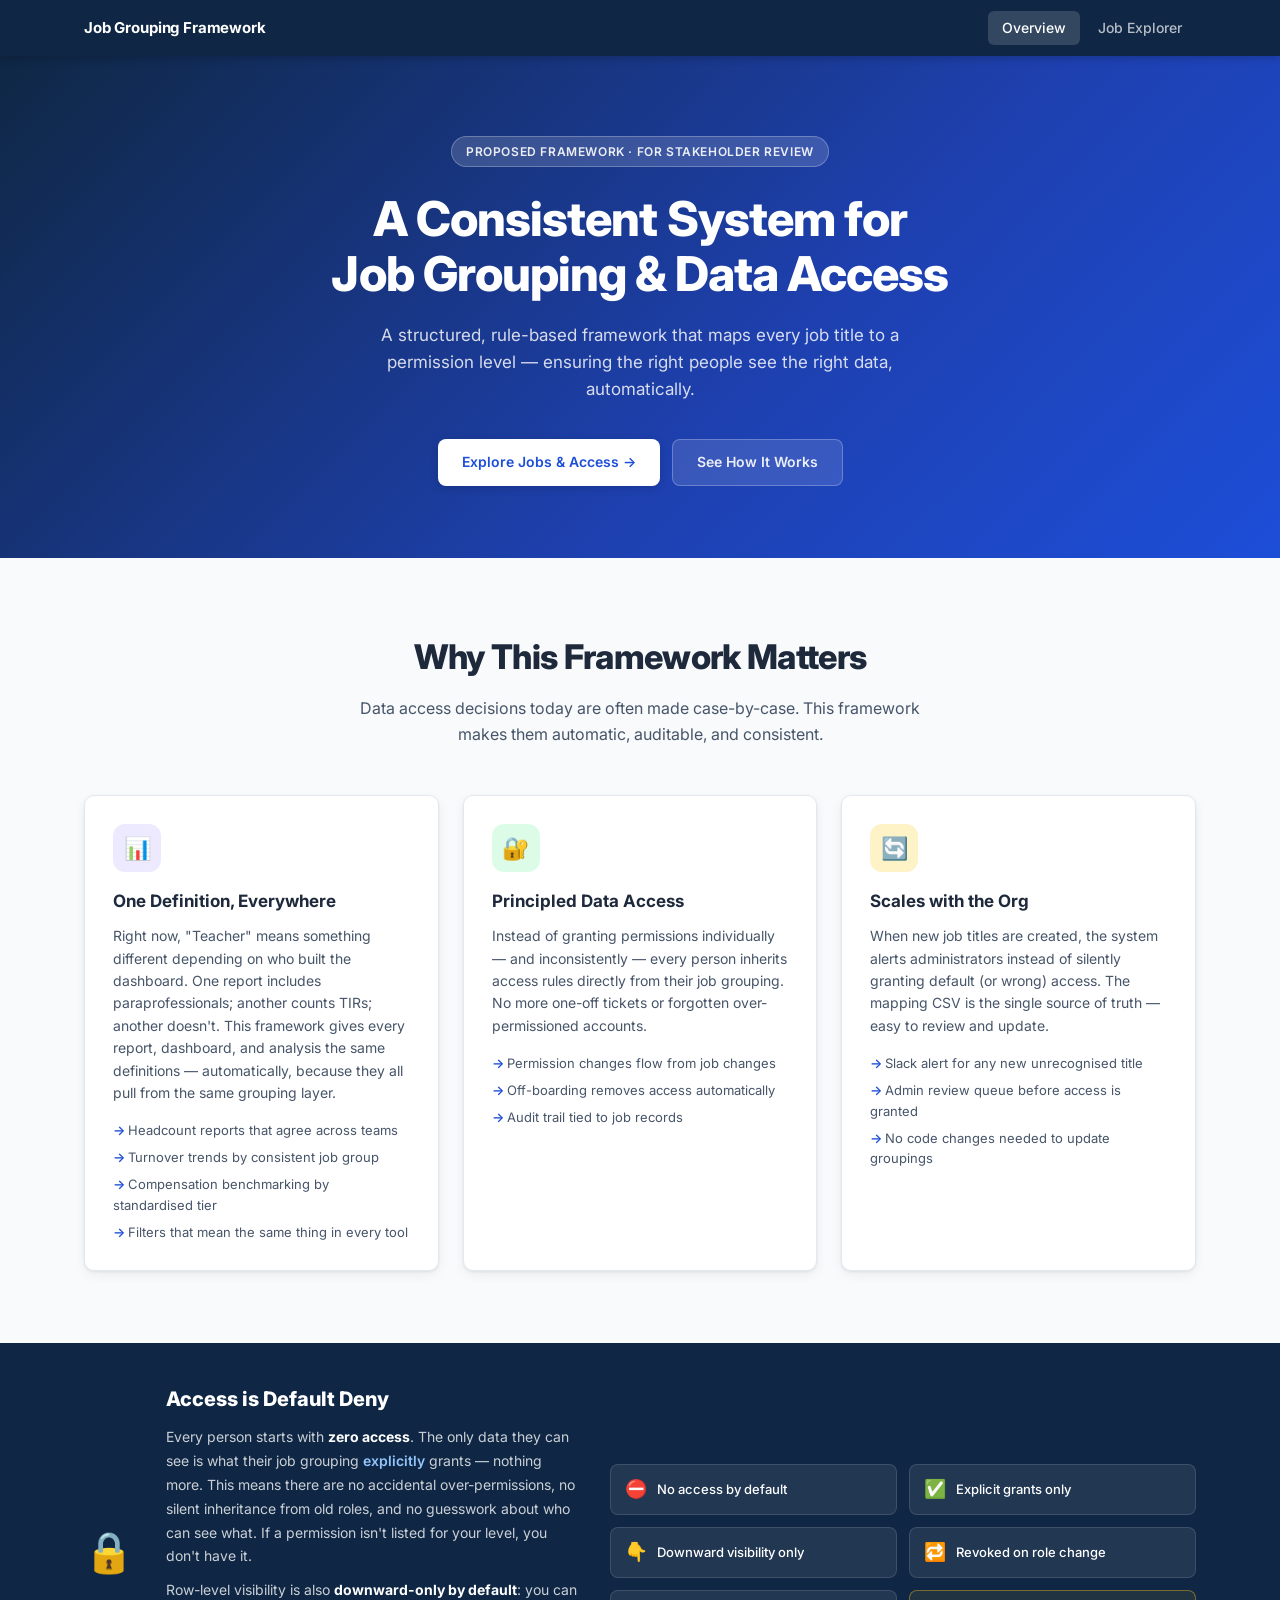
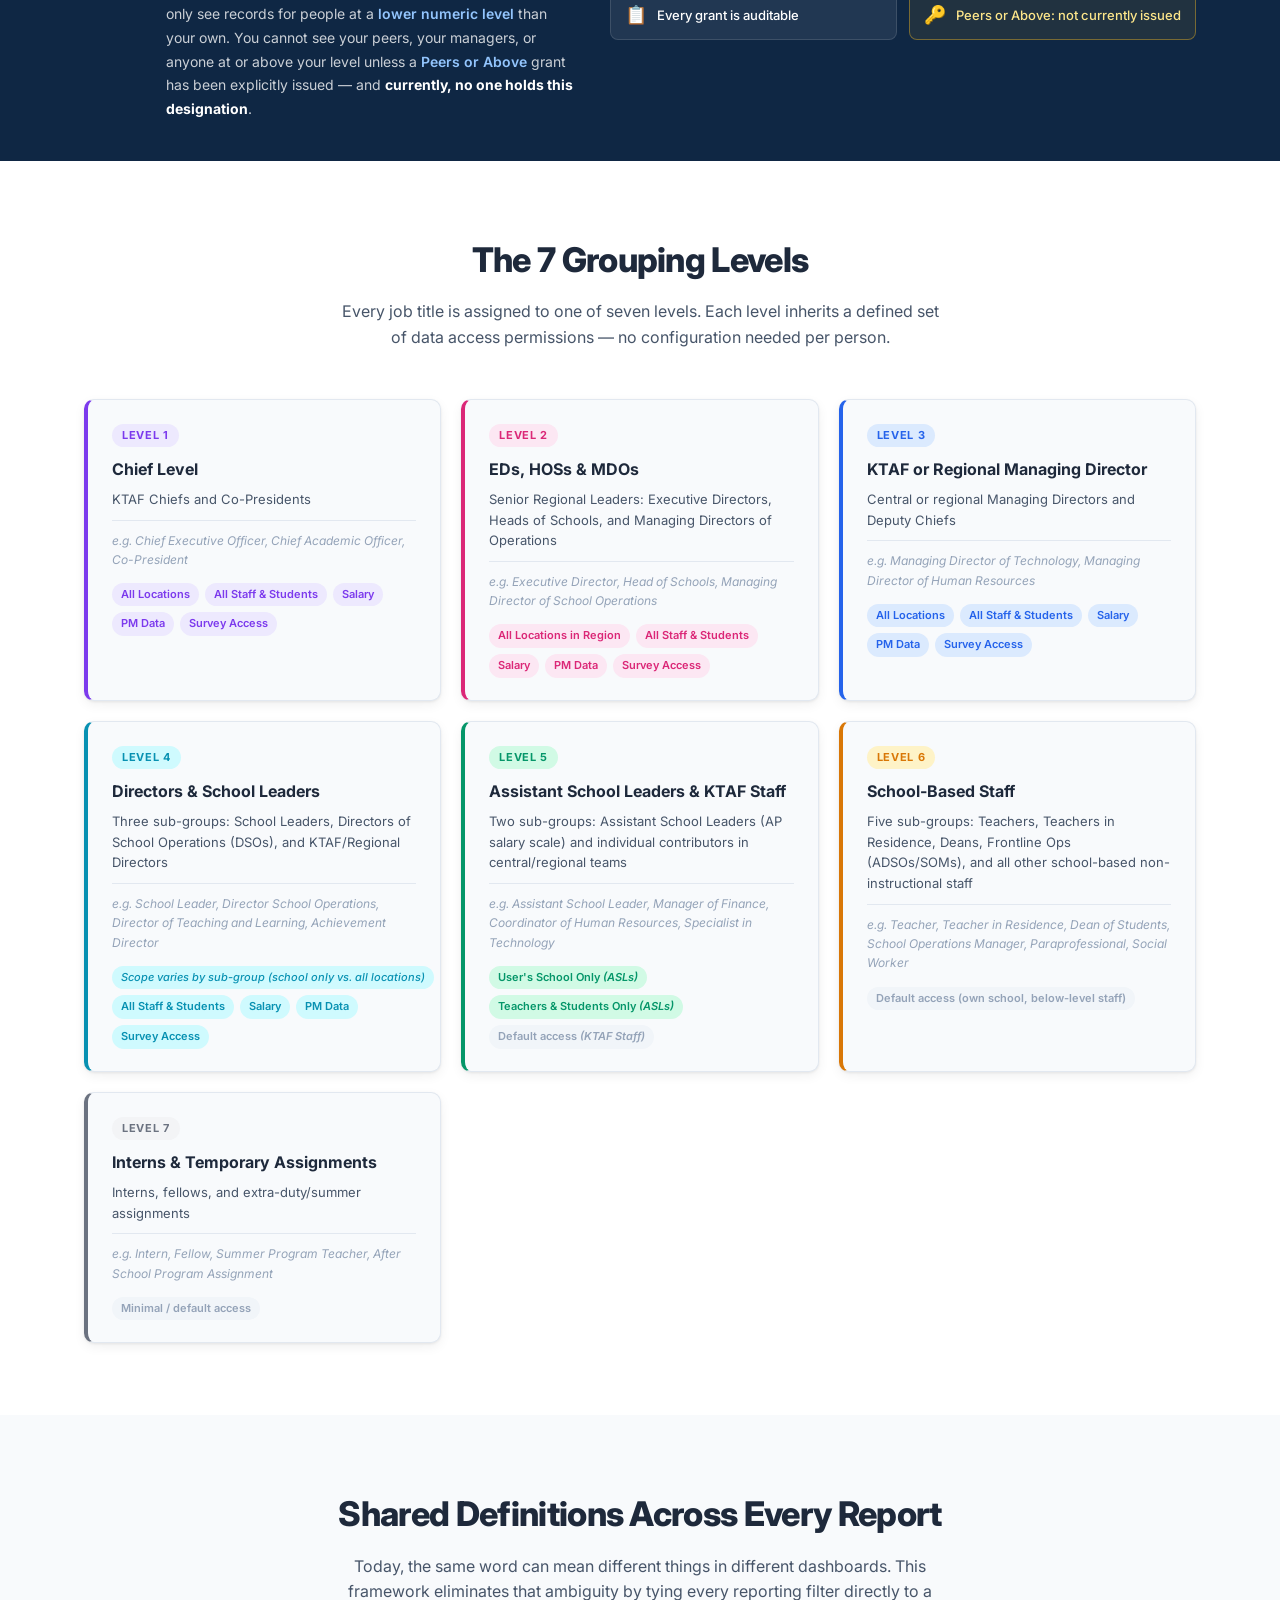
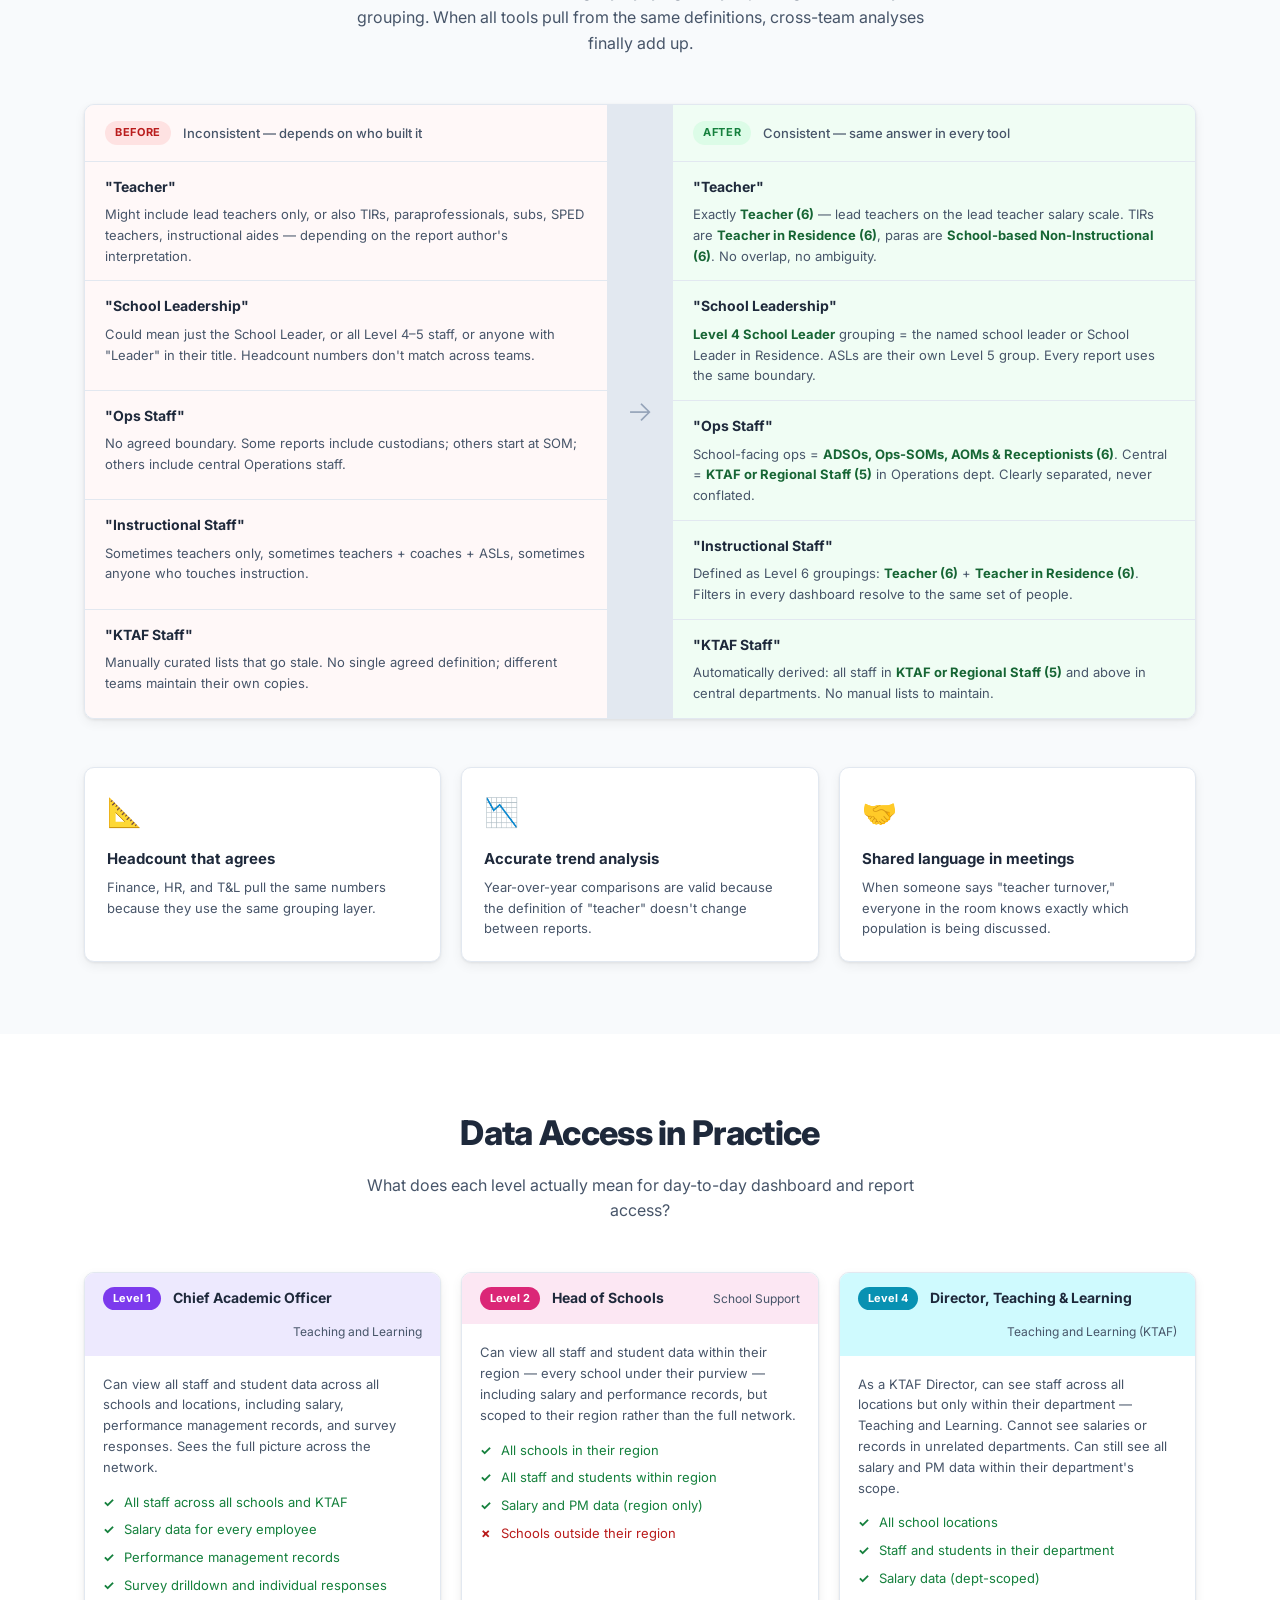
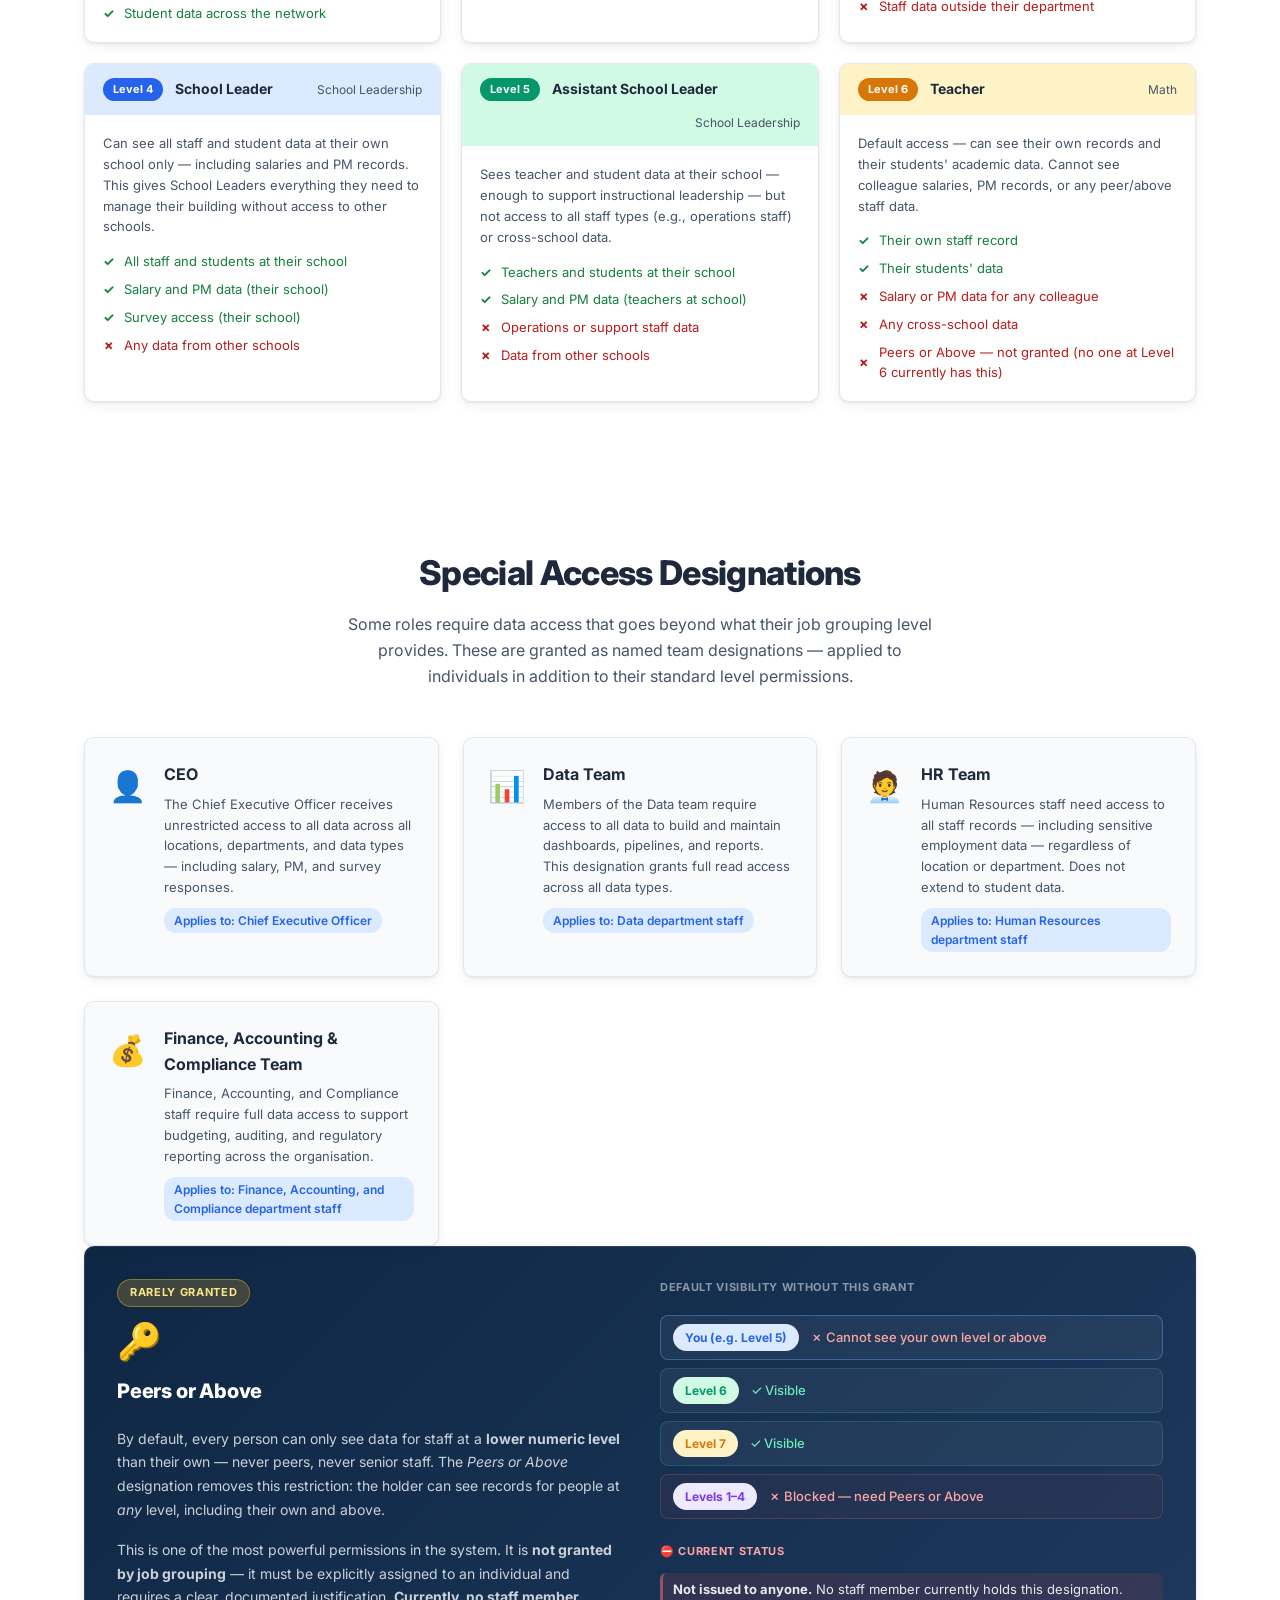
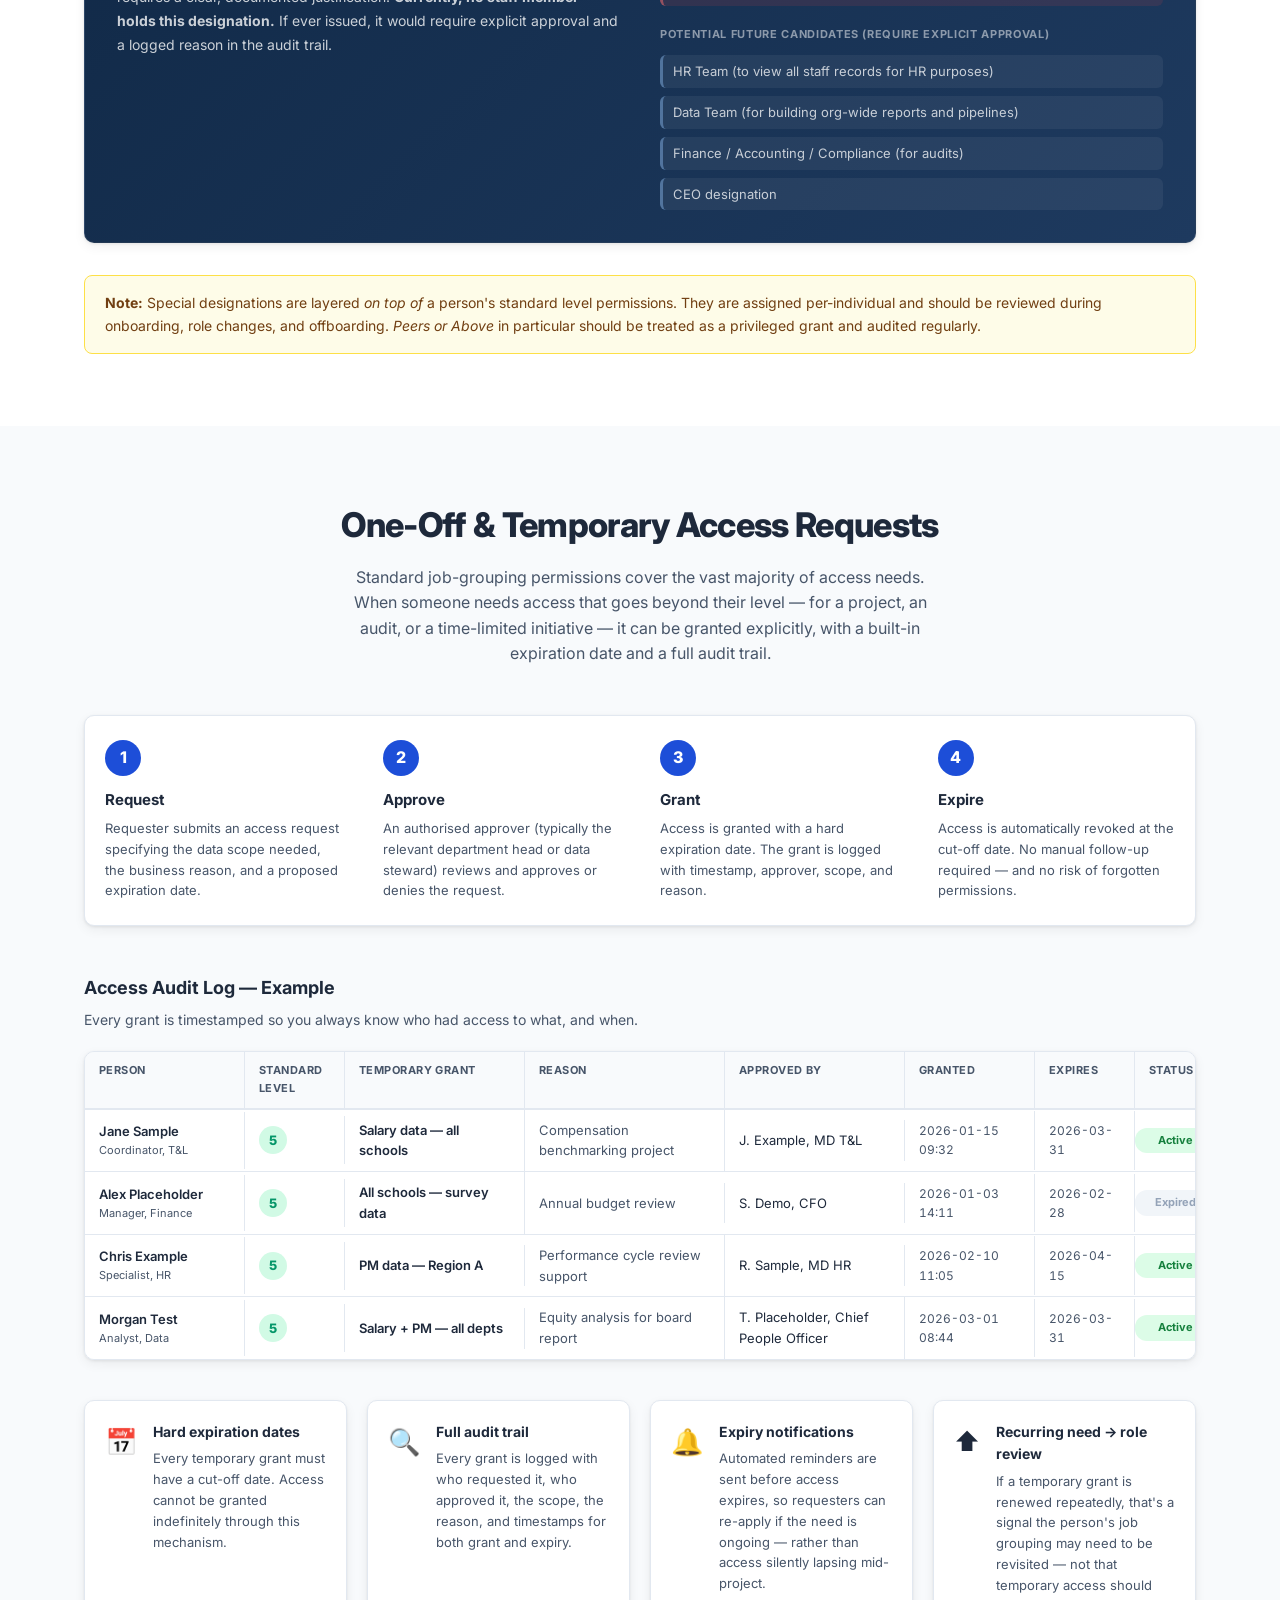
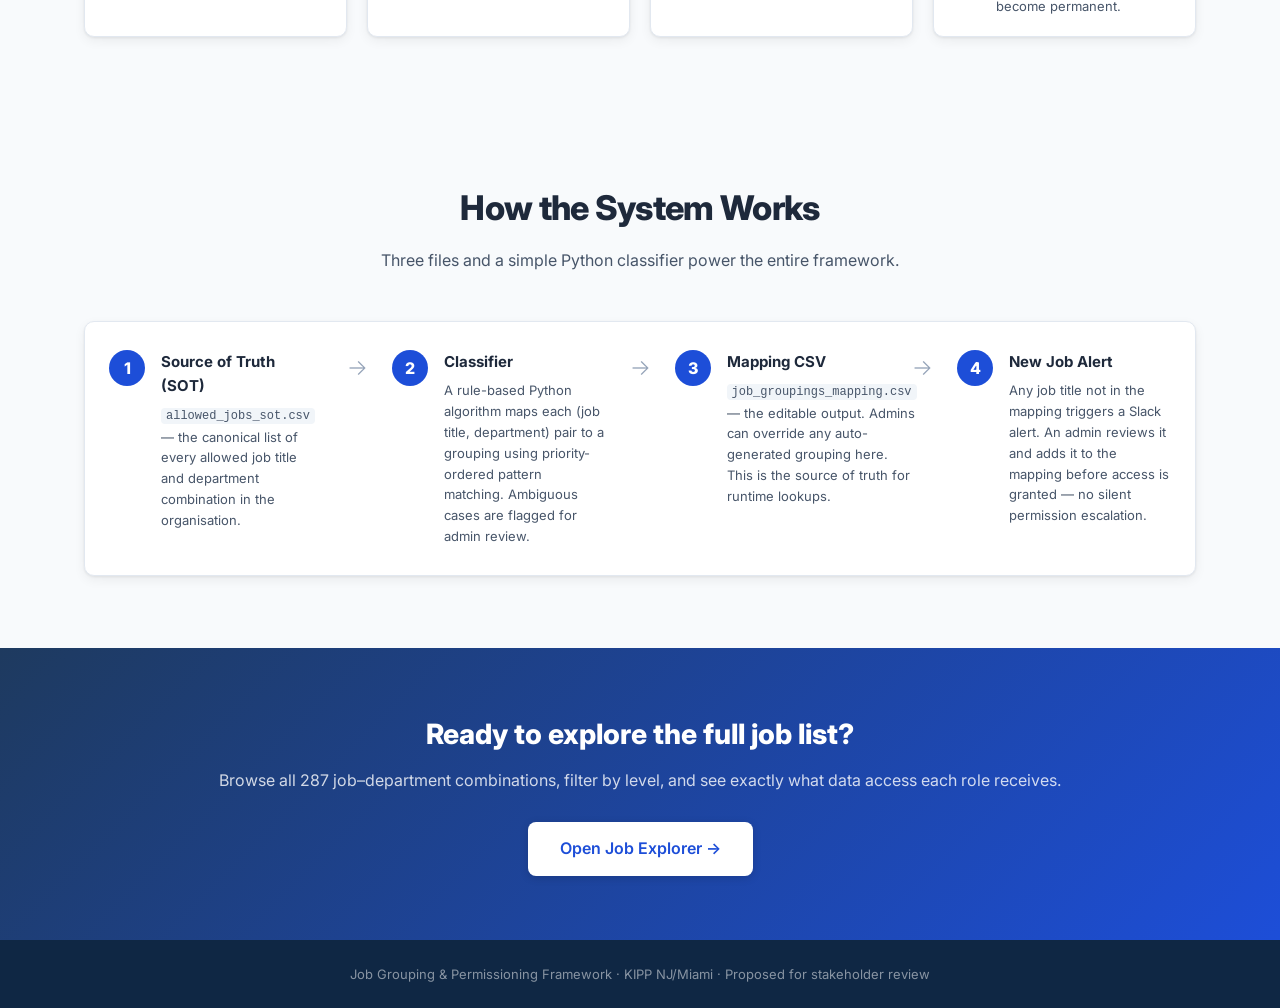
==== commit 69cb9c38: "updates to website + special groupings" ====
--- a/website/index.html
+++ b/website/index.html
@@ -112,6 +112,13 @@
           guesswork about who can see what. If a permission isn't listed for your level,
           you don't have it.
         </p>
+        <p class="deny-text-second">
+          Row-level visibility is also <strong>downward-only by default</strong>: you can only
+          see records for people at a <em>lower numeric level</em> than your own.
+          You cannot see your peers, your managers, or anyone at or above your level
+          unless a <em>Peers or Above</em> grant has been explicitly issued —
+          and <strong>currently, no one holds this designation</strong>.
+        </p>
       </div>
       <div class="deny-pillars">
         <div class="deny-pillar">
@@ -123,12 +130,20 @@
           <span>Explicit grants only</span>
         </div>
         <div class="deny-pillar">
+          <span class="deny-pillar-icon">👇</span>
+          <span>Downward visibility only</span>
+        </div>
+        <div class="deny-pillar">
           <span class="deny-pillar-icon">🔁</span>
           <span>Revoked on role change</span>
         </div>
         <div class="deny-pillar">
           <span class="deny-pillar-icon">📋</span>
           <span>Every grant is auditable</span>
+        </div>
+        <div class="deny-pillar deny-pillar-rare">
+          <span class="deny-pillar-icon">🔑</span>
+          <span>Peers or Above: not currently issued</span>
         </div>
       </div>
     </div>
@@ -467,13 +482,13 @@
           <span class="scenario-dept">Math</span>
         </div>
         <div class="scenario-body">
-          <p>Default access — can see their own records and their students' academic data. Cannot see colleague salaries, PM records, or data outside their classroom.</p>
+          <p>Default access — can see their own records and their students' academic data. Cannot see colleague salaries, PM records, or any peer/above staff data.</p>
           <div class="scenario-access-list">
             <div class="access-row yes"><span class="check">✓</span> Their own staff record</div>
             <div class="access-row yes"><span class="check">✓</span> Their students' data</div>
-            <div class="access-row no"><span class="cross">✗</span> Salary data for any colleague</div>
-            <div class="access-row no"><span class="cross">✗</span> PM data for peers</div>
+            <div class="access-row no"><span class="cross">✗</span> Salary or PM data for any colleague</div>
             <div class="access-row no"><span class="cross">✗</span> Any cross-school data</div>
+            <div class="access-row no"><span class="cross">✗</span> Peers or Above — not granted (no one at Level 6 currently has this)</div>
           </div>
         </div>
       </div>
@@ -534,9 +549,64 @@
 
     </div>
 
+    <!-- Peers or Above — full-width, visually distinct -->
+    <div class="peers-card">
+      <div class="peers-card-inner">
+        <div class="peers-card-left">
+          <div class="peers-rarity-badge">Rarely Granted</div>
+          <div class="peers-icon">🔑</div>
+          <h4>Peers or Above</h4>
+          <p>
+            By default, every person can only see data for staff at a <strong>lower numeric level</strong>
+            than their own — never peers, never senior staff. The <em>Peers or Above</em> designation
+            removes this restriction: the holder can see records for people at <em>any</em> level,
+            including their own and above.
+          </p>
+          <p>
+            This is one of the most powerful permissions in the system. It is <strong>not granted
+            by job grouping</strong> — it must be explicitly assigned to an individual and requires
+            a clear, documented justification. <strong>Currently, no staff member holds this
+            designation.</strong> If ever issued, it would require explicit approval and a logged
+            reason in the audit trail.
+          </p>
+        </div>
+        <div class="peers-card-right">
+          <div class="peers-example-title">Default visibility without this grant</div>
+          <div class="peers-levels">
+            <div class="peers-level-row peers-level-you">
+              <span class="peers-level-pill" style="background:#dbeafe;color:#2563eb;">You (e.g. Level 5)</span>
+              <span class="peers-level-status peers-blocked">✗ Cannot see your own level or above</span>
+            </div>
+            <div class="peers-level-row peers-level-below">
+              <span class="peers-level-pill" style="background:#d1fae5;color:#059669;">Level 6</span>
+              <span class="peers-level-status peers-allowed">✓ Visible</span>
+            </div>
+            <div class="peers-level-row peers-level-below">
+              <span class="peers-level-pill" style="background:#fef3c7;color:#d97706;">Level 7</span>
+              <span class="peers-level-status peers-allowed">✓ Visible</span>
+            </div>
+            <div class="peers-level-row peers-level-above">
+              <span class="peers-level-pill" style="background:#ede9fe;color:#7c3aed;">Levels 1–4</span>
+              <span class="peers-level-status peers-blocked">✗ Blocked — need Peers or Above</span>
+            </div>
+            <div class="peers-example-title" style="margin-top:16px; color:#fca5a5;">⛔ Current status</div>
+            <div class="peers-holder" style="border-left-color:rgba(248,113,113,.5); color:rgba(255,255,255,.9); background:rgba(239,68,68,.12);">
+              <strong>Not issued to anyone.</strong> No staff member currently holds this designation.
+            </div>
+            <div class="peers-example-title" style="margin-top:12px;">Potential future candidates (require explicit approval)</div>
+            <div class="peers-holder">HR Team (to view all staff records for HR purposes)</div>
+            <div class="peers-holder">Data Team (for building org-wide reports and pipelines)</div>
+            <div class="peers-holder">Finance / Accounting / Compliance (for audits)</div>
+            <div class="peers-holder">CEO designation</div>
+          </div>
+        </div>
+      </div>
+    </div>
+
     <div class="special-note">
       <strong>Note:</strong> Special designations are layered <em>on top of</em> a person's standard level permissions.
       They are assigned per-individual and should be reviewed during onboarding, role changes, and offboarding.
+      <em>Peers or Above</em> in particular should be treated as a privileged grant and audited regularly.
     </div>
   </div>
 </section>
--- a/website/styles.css
+++ b/website/styles.css
@@ -959,6 +959,208 @@
 .drawer-special-name { font-size: 13px; font-weight: 700; }
 .drawer-special-desc { font-size: 12px; color: var(--text-2); margin-top: 2px; }
 
+/* ── Peers or Above — index.html ─────────────────────────────────────────── */
+.deny-text-second {
+  margin-top: 10px;
+  font-size: 14px;
+  color: rgba(255,255,255,.78);
+  line-height: 1.7;
+}
+.deny-text-second strong { color: #fff; }
+.deny-text-second em     { color: #93c5fd; font-style: normal; font-weight: 600; }
+
+.deny-pillar-rare {
+  border-color: rgba(251,191,36,.4);
+  background: rgba(251,191,36,.08);
+  color: #fde68a;
+}
+
+/* Full-width peers card inside Special Access */
+.peers-card {
+  grid-column: 1 / -1;
+  background: linear-gradient(135deg, #0f2744 0%, #1e3a5f 100%);
+  color: #fff;
+  border-radius: var(--radius);
+  padding: 32px;
+  box-shadow: var(--shadow);
+  border: 1px solid rgba(255,255,255,.08);
+}
+.peers-card-inner {
+  display: grid;
+  grid-template-columns: 1fr 1fr;
+  gap: 40px;
+  align-items: start;
+}
+@media (max-width: 720px) {
+  .peers-card-inner { grid-template-columns: 1fr; gap: 24px; }
+}
+
+.peers-card-left { display: flex; flex-direction: column; gap: 16px; }
+
+.peers-rarity-badge {
+  display: inline-block;
+  background: rgba(251,191,36,.2);
+  border: 1px solid rgba(251,191,36,.4);
+  color: #fde68a;
+  font-size: 11px;
+  font-weight: 700;
+  letter-spacing: .06em;
+  text-transform: uppercase;
+  padding: 4px 12px;
+  border-radius: 20px;
+  align-self: flex-start;
+}
+
+.peers-icon {
+  font-size: 36px;
+  line-height: 1;
+}
+
+.peers-card-left h4 {
+  font-size: 20px;
+  font-weight: 800;
+  letter-spacing: -.01em;
+  margin-bottom: 4px;
+}
+.peers-card-left p {
+  font-size: 14px;
+  color: rgba(255,255,255,.78);
+  line-height: 1.7;
+}
+.peers-card-left ul {
+  list-style: none;
+  display: flex;
+  flex-direction: column;
+  gap: 7px;
+  font-size: 14px;
+  color: rgba(255,255,255,.78);
+}
+.peers-card-left ul li::before { content: '✓ '; color: #6ee7b7; font-weight: 700; }
+
+.peers-card-right { display: flex; flex-direction: column; gap: 14px; }
+
+.peers-example-title {
+  font-size: 11px;
+  font-weight: 700;
+  text-transform: uppercase;
+  letter-spacing: .06em;
+  color: rgba(255,255,255,.5);
+  margin-bottom: 4px;
+}
+
+.peers-levels { display: flex; flex-direction: column; gap: 8px; }
+
+.peers-level-row {
+  display: flex;
+  align-items: center;
+  gap: 12px;
+  padding: 8px 12px;
+  border-radius: 8px;
+  background: rgba(255,255,255,.05);
+}
+.peers-level-you   { border: 1px solid rgba(96,165,250,.4); }
+.peers-level-below { border: 1px solid rgba(52,211,153,.2); }
+.peers-level-above { border: 1px solid rgba(248,113,113,.2); background: rgba(239,68,68,.06); }
+
+.peers-level-pill {
+  font-size: 12px;
+  font-weight: 700;
+  padding: 4px 12px;
+  border-radius: 20px;
+  white-space: nowrap;
+  flex-shrink: 0;
+}
+
+.peers-level-status {
+  font-size: 13px;
+  font-weight: 500;
+}
+.peers-blocked { color: #fca5a5; }
+.peers-allowed { color: #6ee7b7; }
+
+.peers-holder {
+  font-size: 13px;
+  color: rgba(255,255,255,.75);
+  padding: 6px 10px;
+  background: rgba(255,255,255,.06);
+  border-radius: 6px;
+  border-left: 3px solid rgba(147,197,253,.4);
+}
+
+/* ── Peers or Above — explorer.html drawer ───────────────────────────────── */
+.perm-sublabel {
+  font-size: 12px;
+  color: var(--text-2);
+  padding: 3px 0 3px 28px;
+  line-height: 1.5;
+}
+.perm-sublabel strong { color: var(--text); }
+
+.perm-sublabel-rare {
+  color: #0369a1;
+  background: #e0f2fe;
+  border-radius: 5px;
+  padding: 4px 10px 4px 28px;
+  margin-top: 2px;
+}
+
+.perm-sublabel-warn {
+  color: #b45309;
+  background: #fef3c7;
+  border-radius: 5px;
+  padding: 4px 10px 4px 28px;
+  margin-top: 2px;
+}
+
+.perm-group-peers-granted {
+  border: 1px solid #bfdbfe;
+  border-radius: 8px;
+  padding: 10px 12px;
+  background: #eff6ff;
+  margin-bottom: 18px;
+}
+.perm-group-peers-granted .perm-group-title { color: #1d4ed8; }
+
+.peers-granted-row { padding: 6px 0; }
+.peers-granted-row .perm-icon { color: #16a34a; }
+.peers-granted-row .perm-label { color: #15803d; font-weight: 600; }
+
+/* ── Special designations grid (drawer) ──────────────────────────────────── */
+.special-desig-grid {
+  display: grid;
+  grid-template-columns: 1fr 1fr;
+  gap: 10px;
+}
+.special-desig-item {
+  display: flex;
+  gap: 10px;
+  align-items: flex-start;
+  border-radius: 8px;
+  padding: 12px;
+  border: 1px solid var(--border);
+}
+.special-desig-granted {
+  background: #f0fdf4;
+  border-color: #bbf7d0;
+}
+.special-desig-denied {
+  background: var(--bg);
+  opacity: .75;
+}
+.special-desig-icon { font-size: 20px; flex-shrink: 0; }
+.special-desig-name {
+  font-size: 13px;
+  font-weight: 700;
+  margin-bottom: 3px;
+  color: var(--text);
+}
+.special-desig-denied .special-desig-name { color: #94a3b8; }
+.special-desig-status { font-size: 12px; margin-bottom: 3px; }
+.special-desig-yes { color: #15803d; font-weight: 600; }
+.special-desig-no  { color: #94a3b8; }
+.special-desig-desc { font-size: 11px; color: var(--text-2); line-height: 1.4; }
+.special-desig-denied .special-desig-desc { color: #cbd5e1; }
+
 /* ── Responsive ───────────────────────────────────────────────────────────── */
 @media (max-width: 700px) {
   .pipeline { flex-direction: column; }
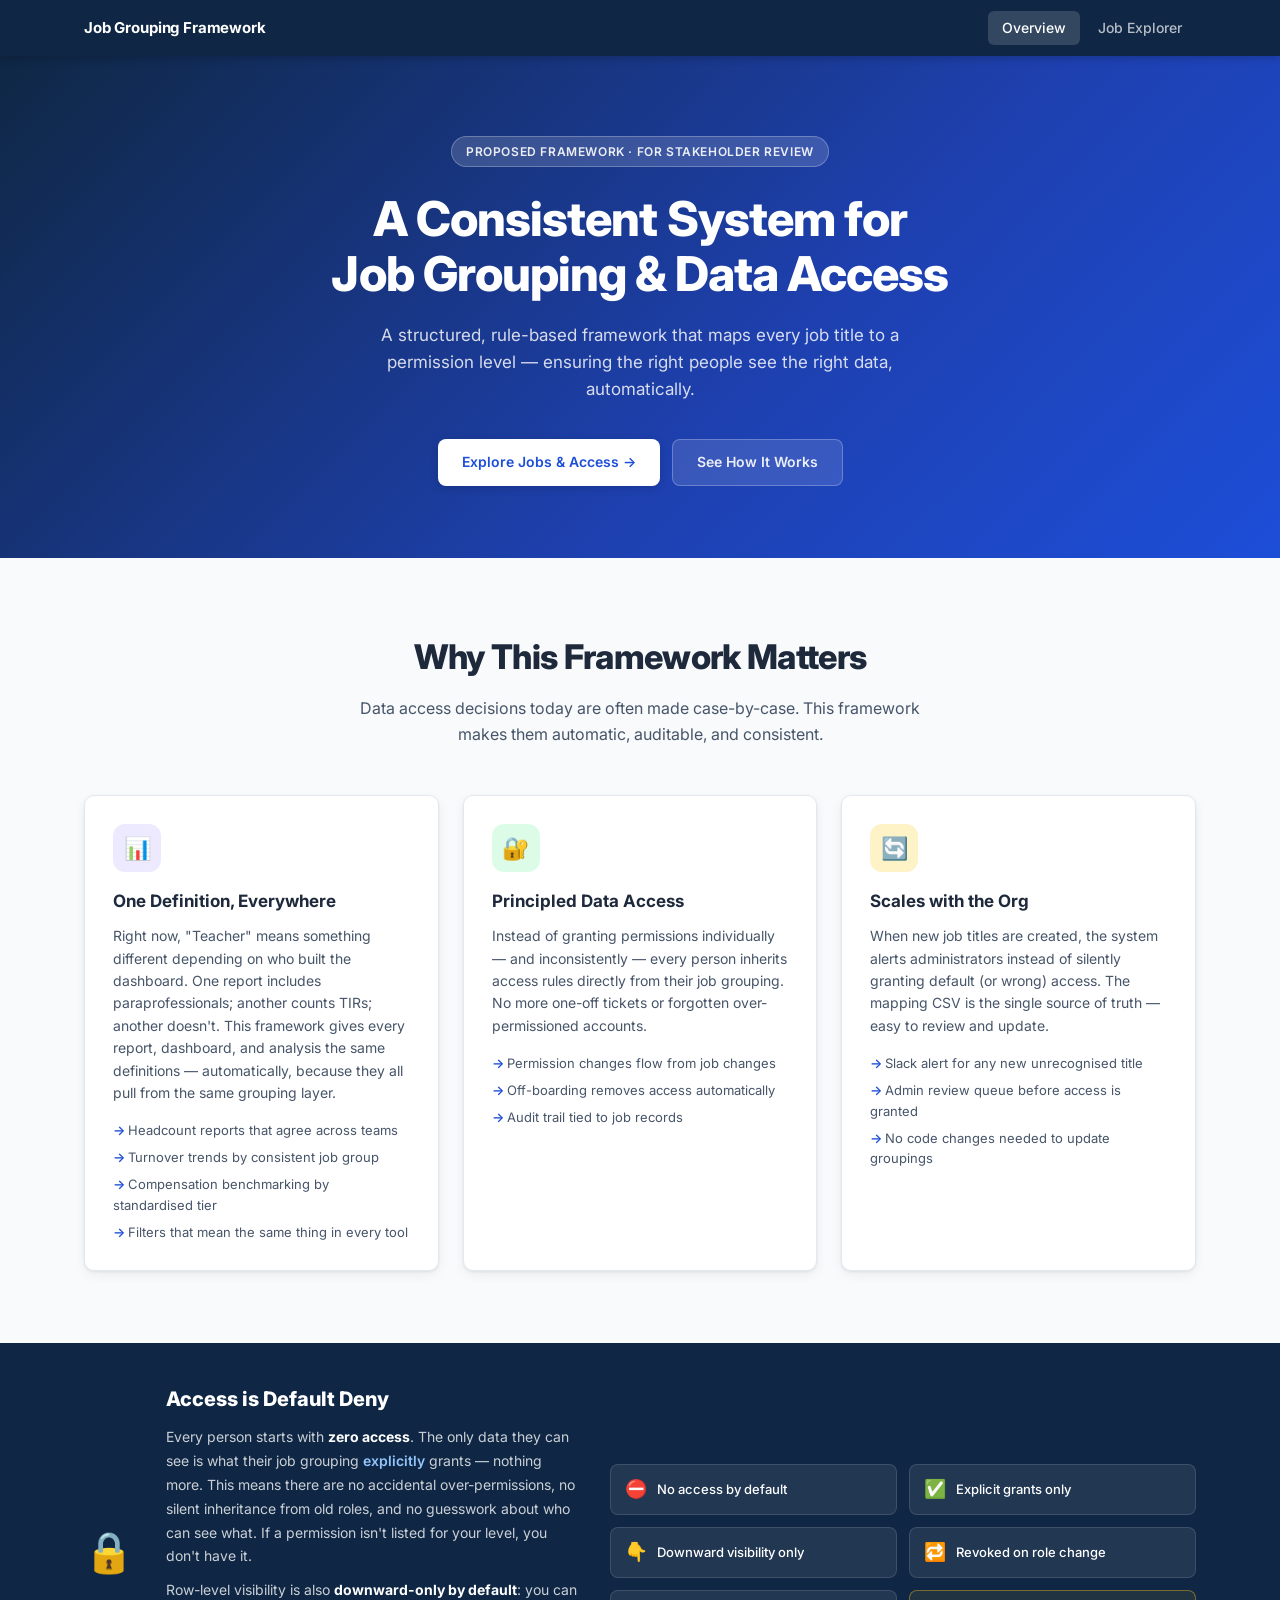
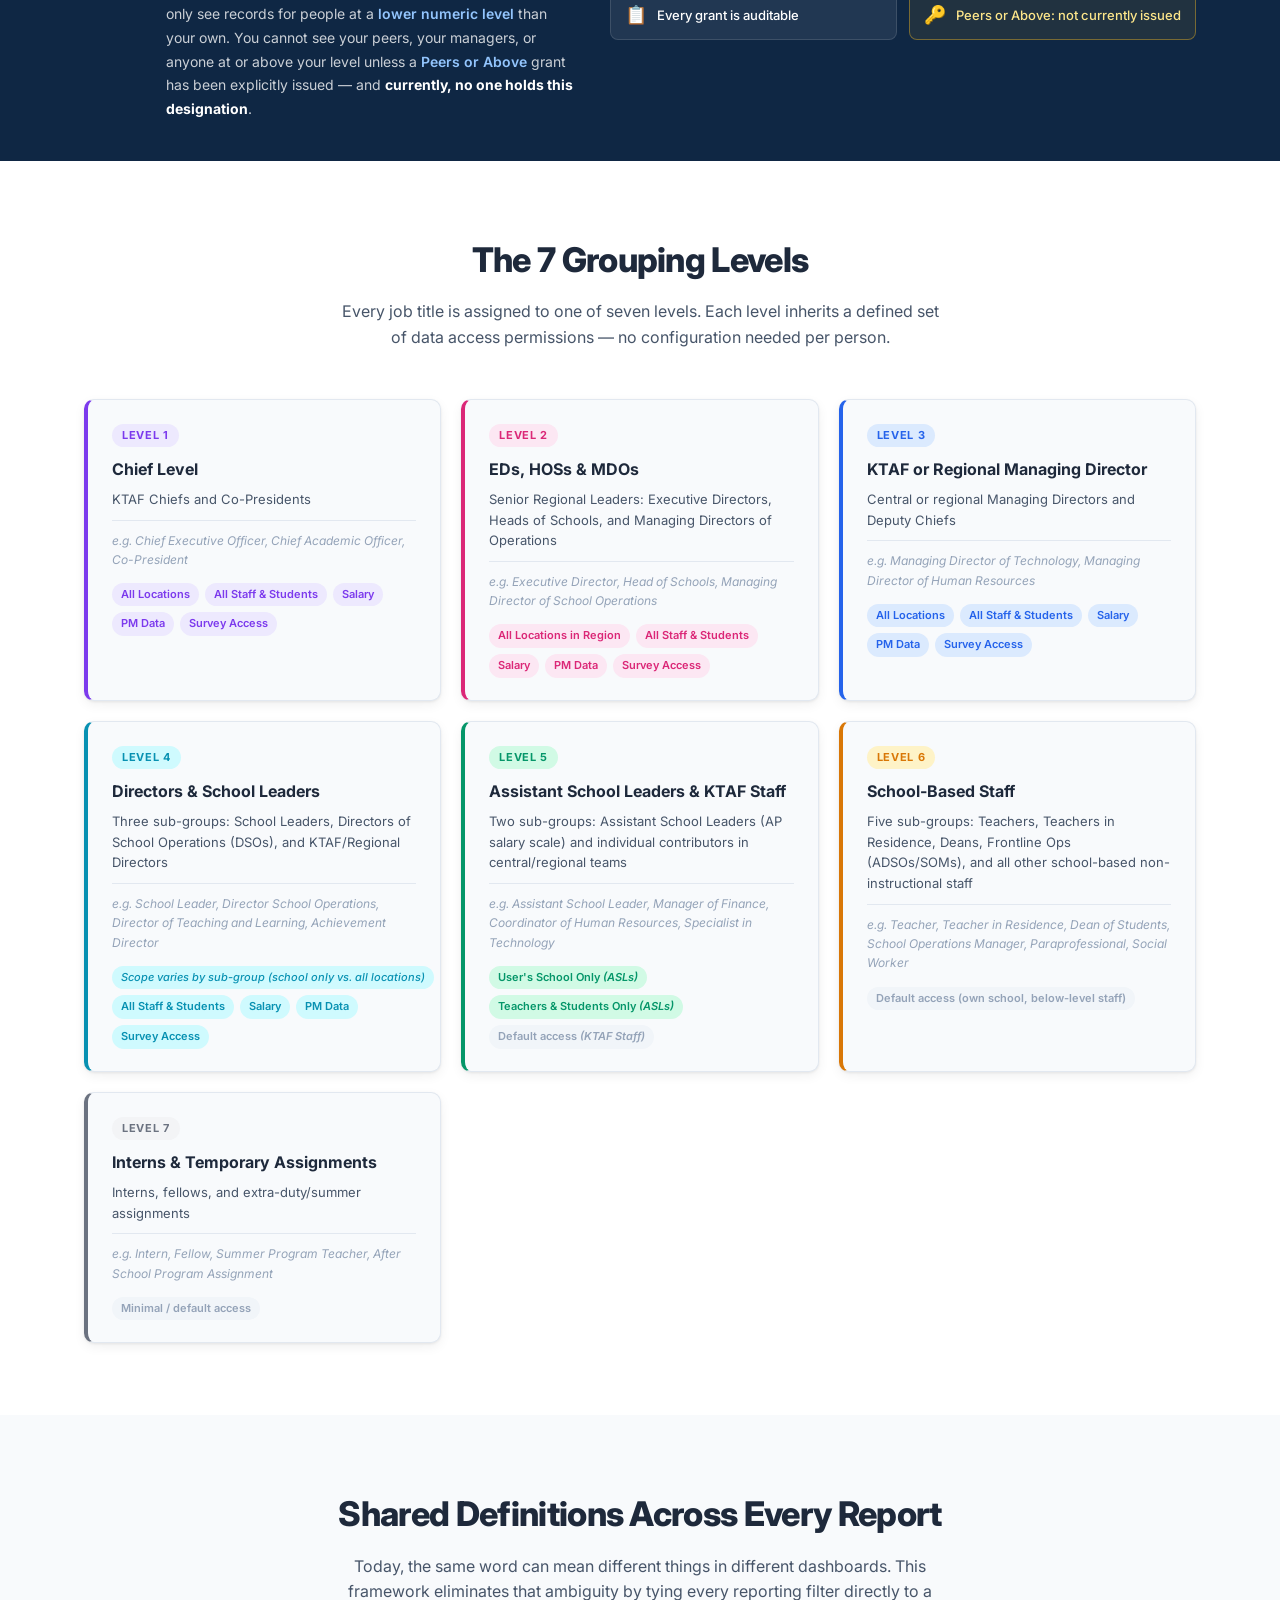
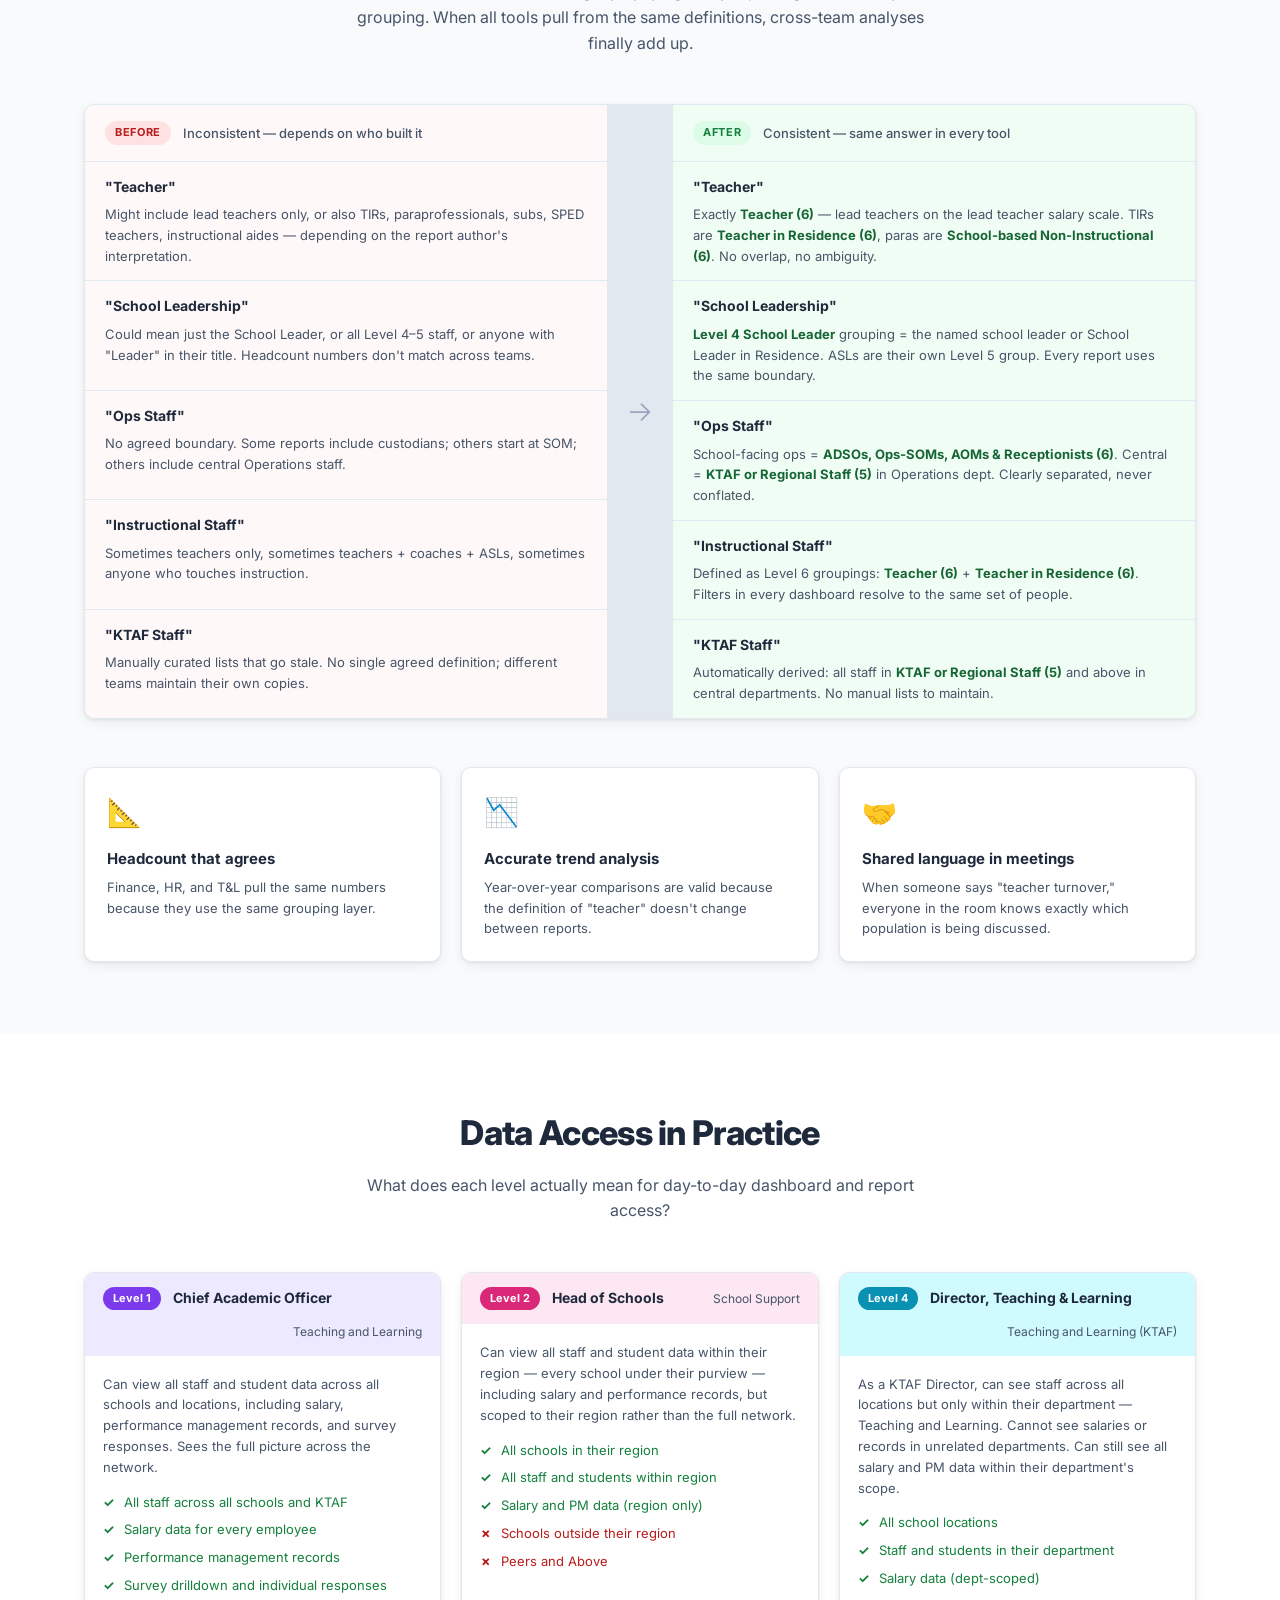
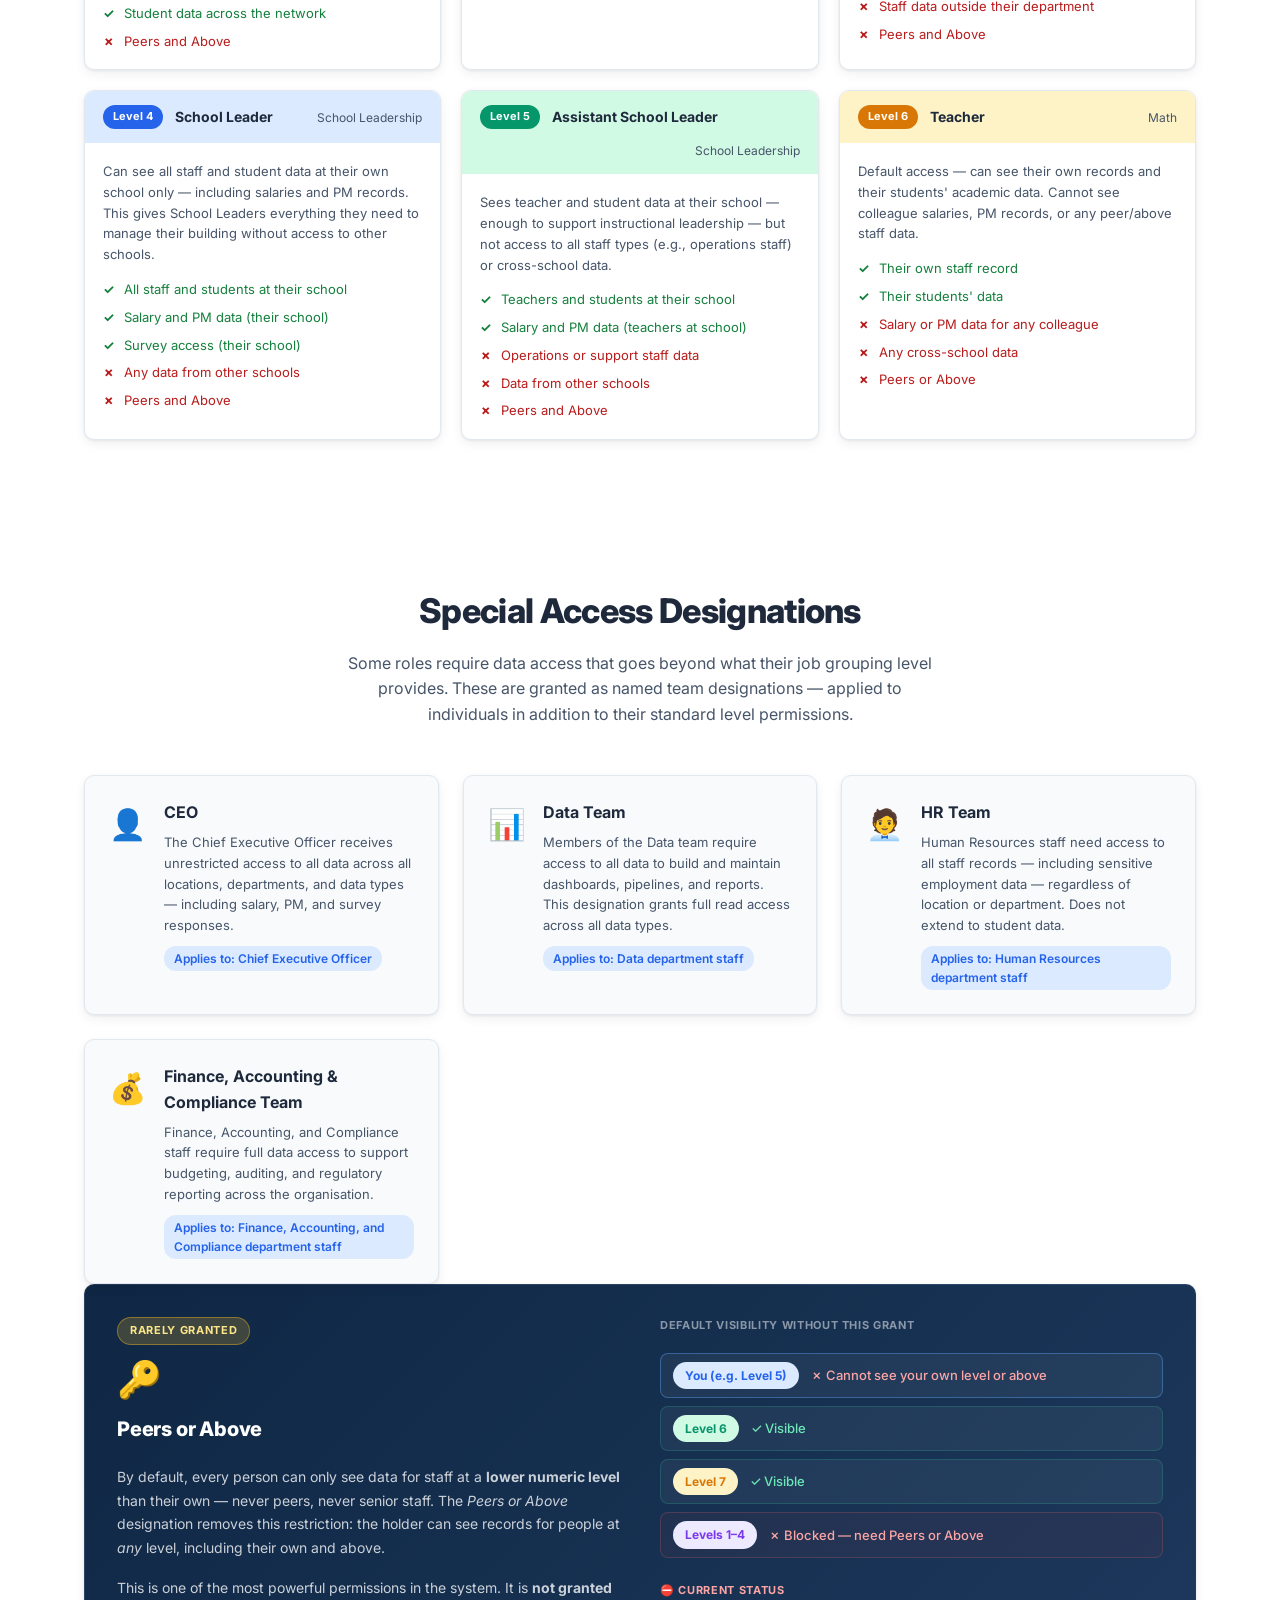
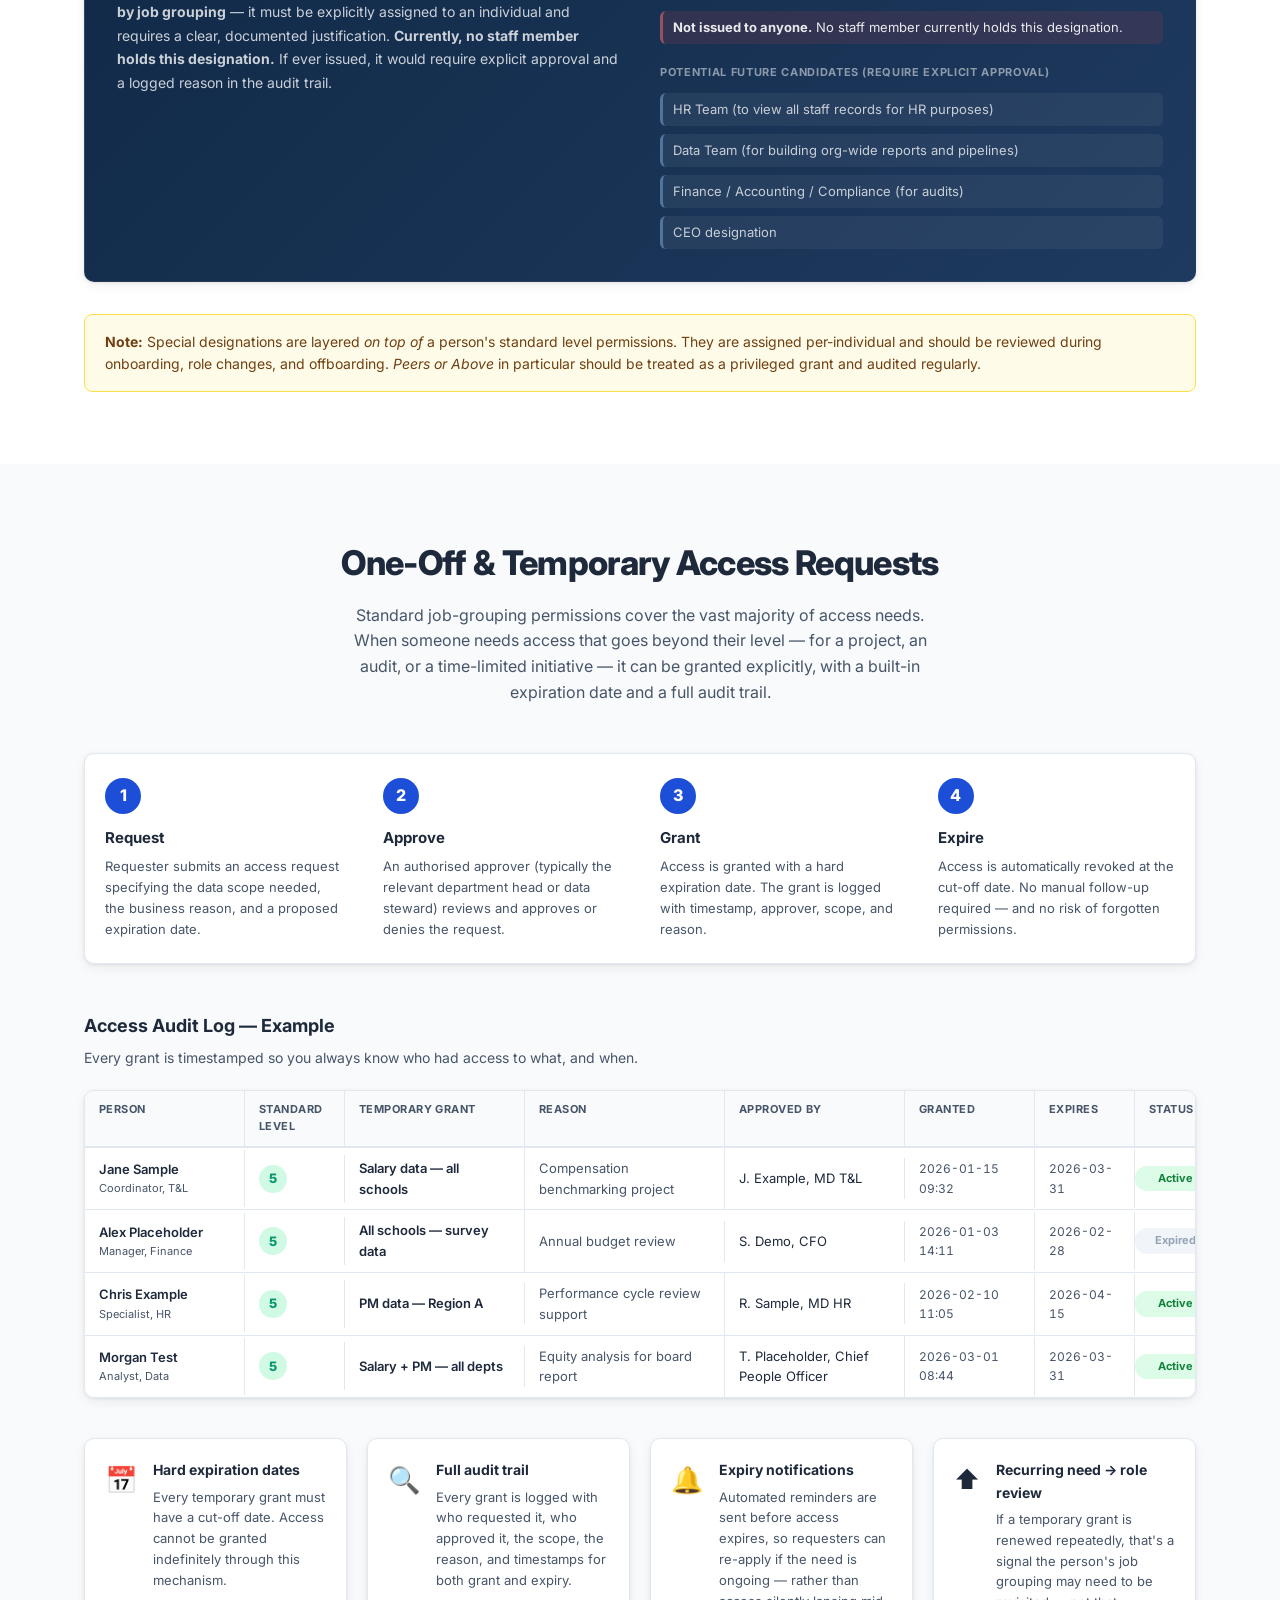
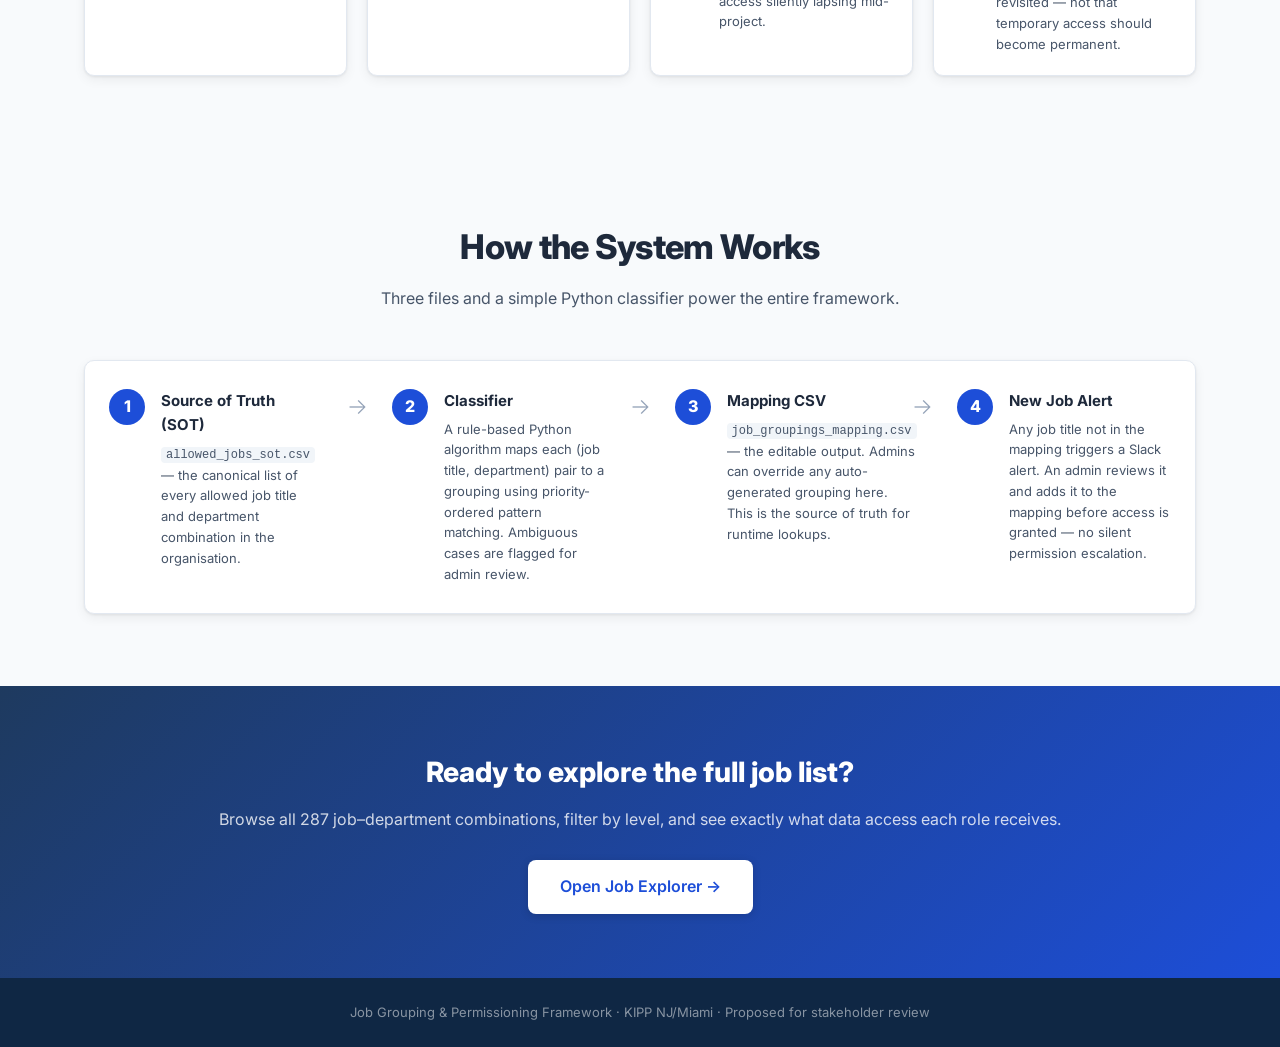
==== commit 5a3f56f8: "clarifying peer and above some more" ====
--- a/website/index.html
+++ b/website/index.html
@@ -403,6 +403,7 @@
             <div class="access-row yes"><span class="check">✓</span> Performance management records</div>
             <div class="access-row yes"><span class="check">✓</span> Survey drilldown and individual responses</div>
             <div class="access-row yes"><span class="check">✓</span> Student data across the network</div>
+            <div class="access-row no"><span class="cross">✗</span> Peers and Above</div>
           </div>
         </div>
       </div>
@@ -420,6 +421,7 @@
             <div class="access-row yes"><span class="check">✓</span> All staff and students within region</div>
             <div class="access-row yes"><span class="check">✓</span> Salary and PM data (region only)</div>
             <div class="access-row no"><span class="cross">✗</span> Schools outside their region</div>
+            <div class="access-row no"><span class="cross">✗</span> Peers and Above</div>
           </div>
         </div>
       </div>
@@ -437,6 +439,7 @@
             <div class="access-row yes"><span class="check">✓</span> Staff and students in their department</div>
             <div class="access-row yes"><span class="check">✓</span> Salary data (dept-scoped)</div>
             <div class="access-row no"><span class="cross">✗</span> Staff data outside their department</div>
+            <div class="access-row no"><span class="cross">✗</span> Peers and Above</div>
           </div>
         </div>
       </div>
@@ -454,6 +457,7 @@
             <div class="access-row yes"><span class="check">✓</span> Salary and PM data (their school)</div>
             <div class="access-row yes"><span class="check">✓</span> Survey access (their school)</div>
             <div class="access-row no"><span class="cross">✗</span> Any data from other schools</div>
+            <div class="access-row no"><span class="cross">✗</span> Peers and Above</div>
           </div>
         </div>
       </div>
@@ -471,6 +475,7 @@
             <div class="access-row yes"><span class="check">✓</span> Salary and PM data (teachers at school)</div>
             <div class="access-row no"><span class="cross">✗</span> Operations or support staff data</div>
             <div class="access-row no"><span class="cross">✗</span> Data from other schools</div>
+            <div class="access-row no"><span class="cross">✗</span> Peers and Above</div>
           </div>
         </div>
       </div>
@@ -488,7 +493,7 @@
             <div class="access-row yes"><span class="check">✓</span> Their students' data</div>
             <div class="access-row no"><span class="cross">✗</span> Salary or PM data for any colleague</div>
             <div class="access-row no"><span class="cross">✗</span> Any cross-school data</div>
-            <div class="access-row no"><span class="cross">✗</span> Peers or Above — not granted (no one at Level 6 currently has this)</div>
+            <div class="access-row no"><span class="cross">✗</span> Peers or Above</div>
           </div>
         </div>
       </div>
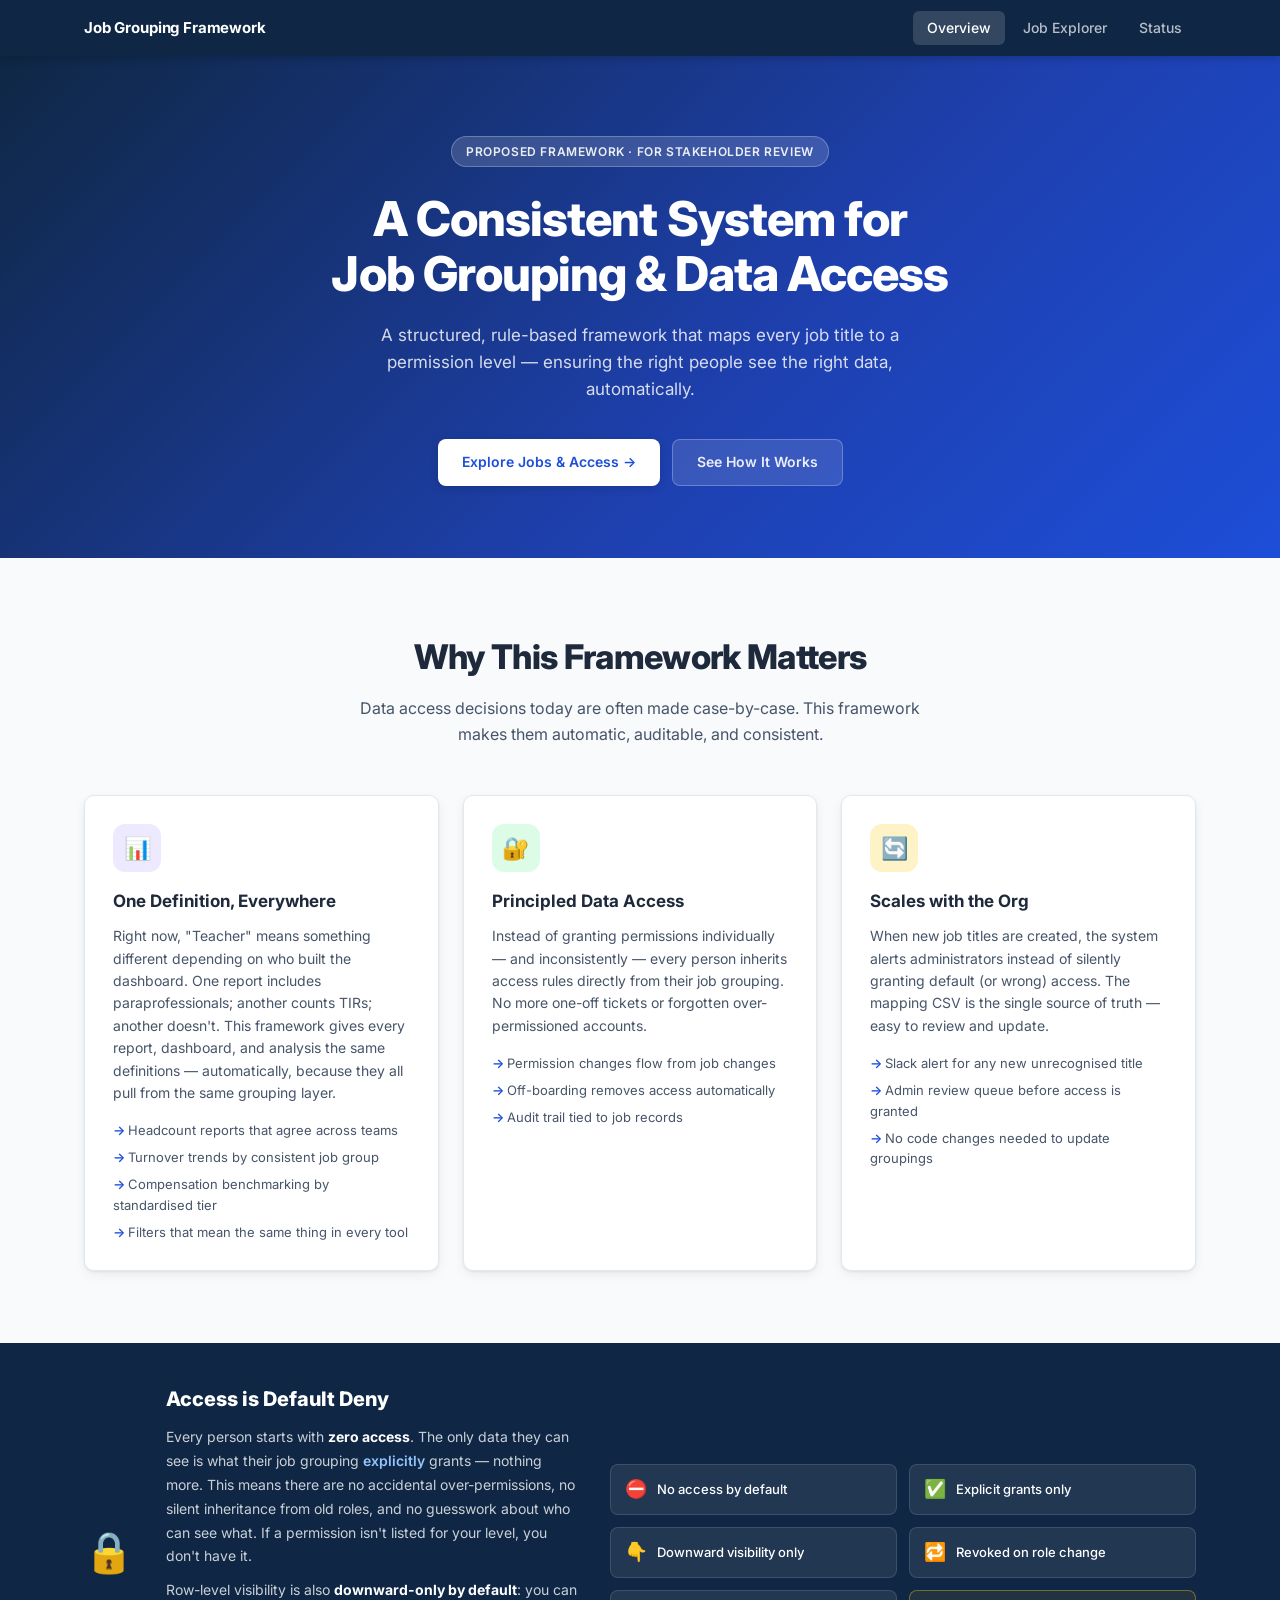
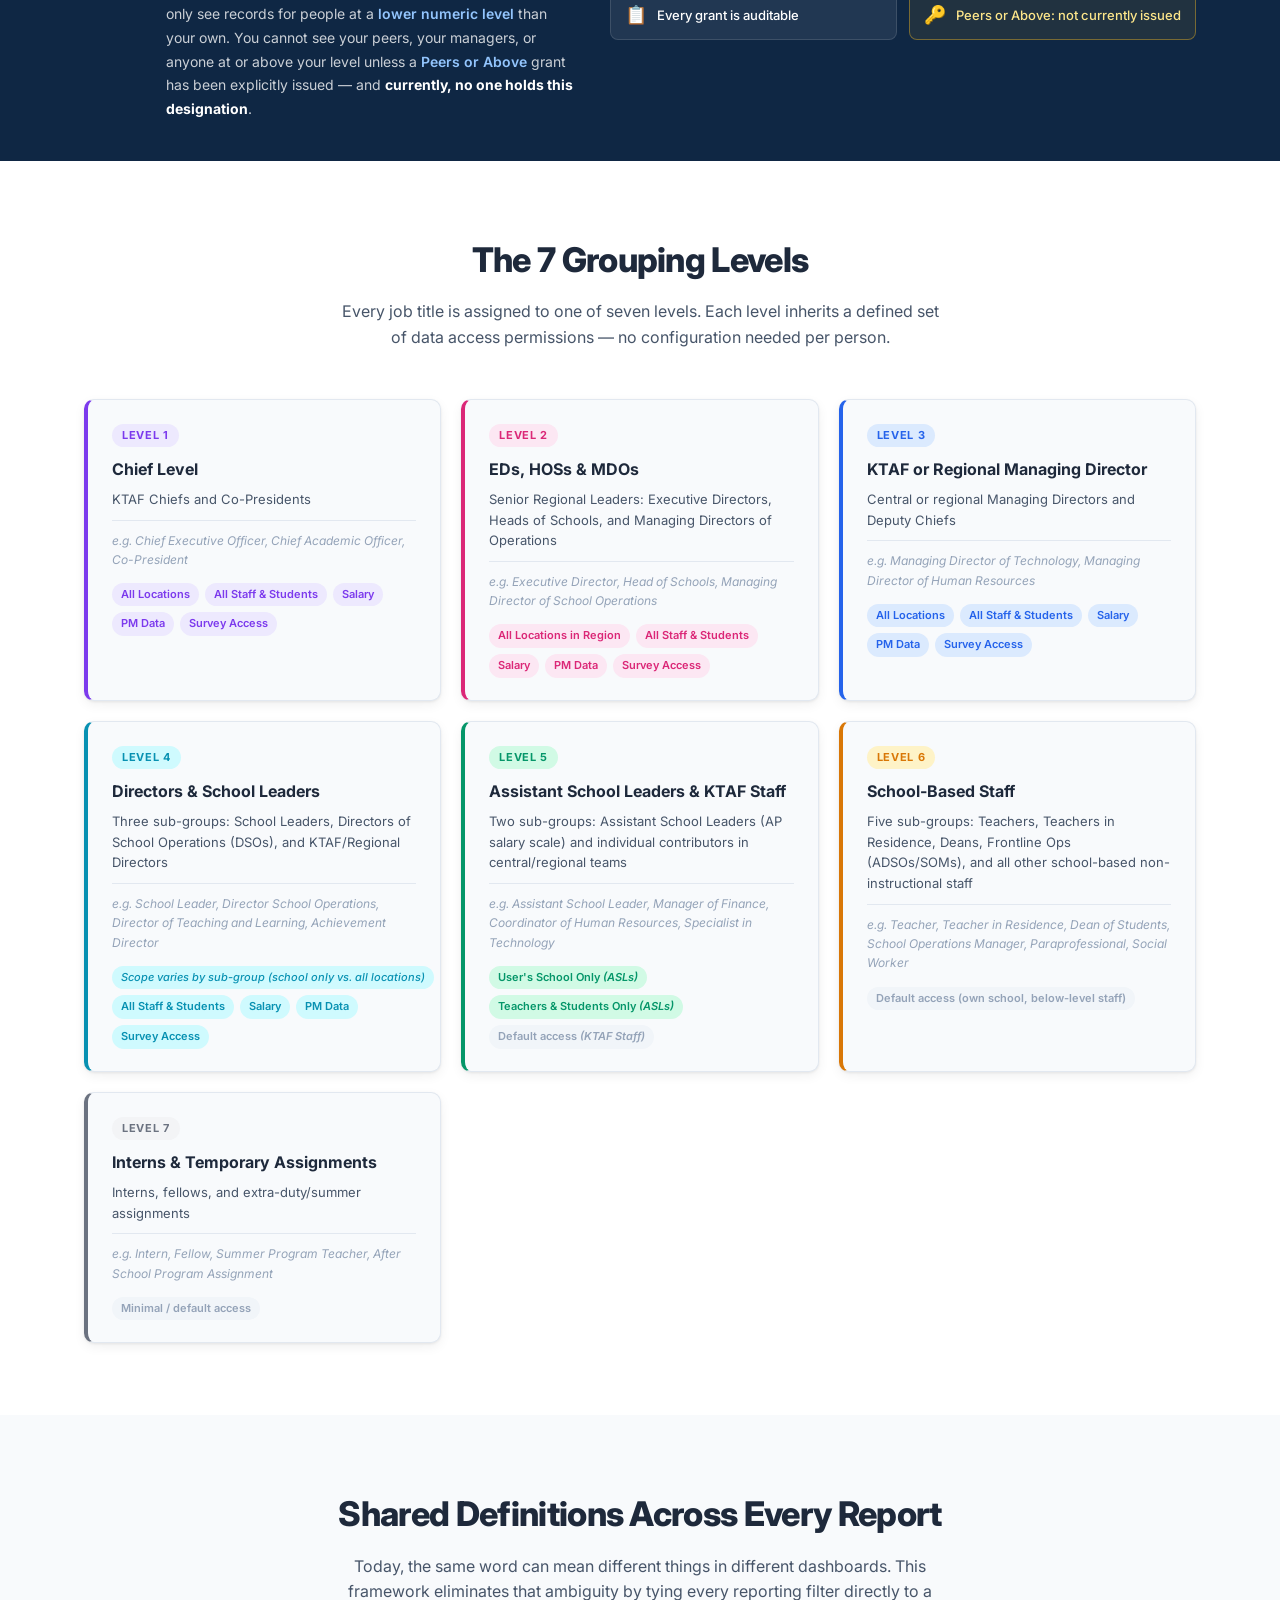
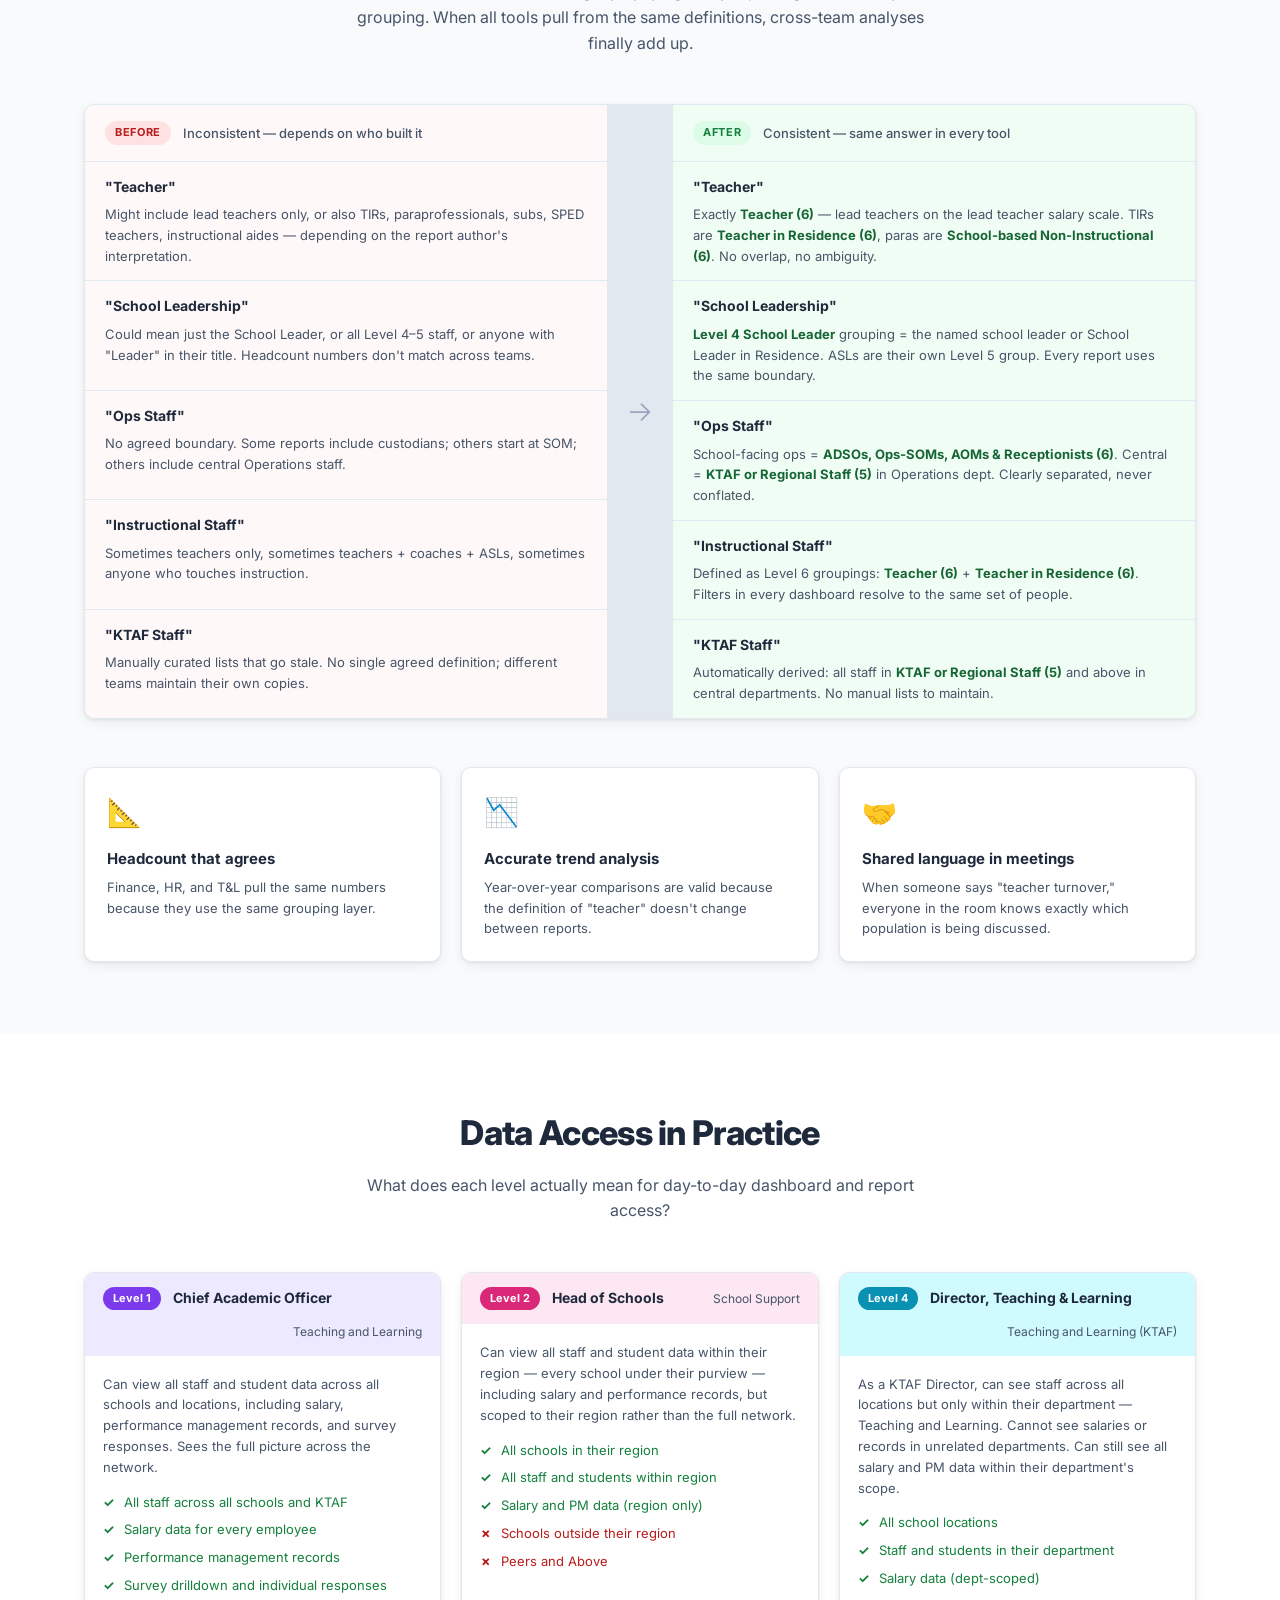
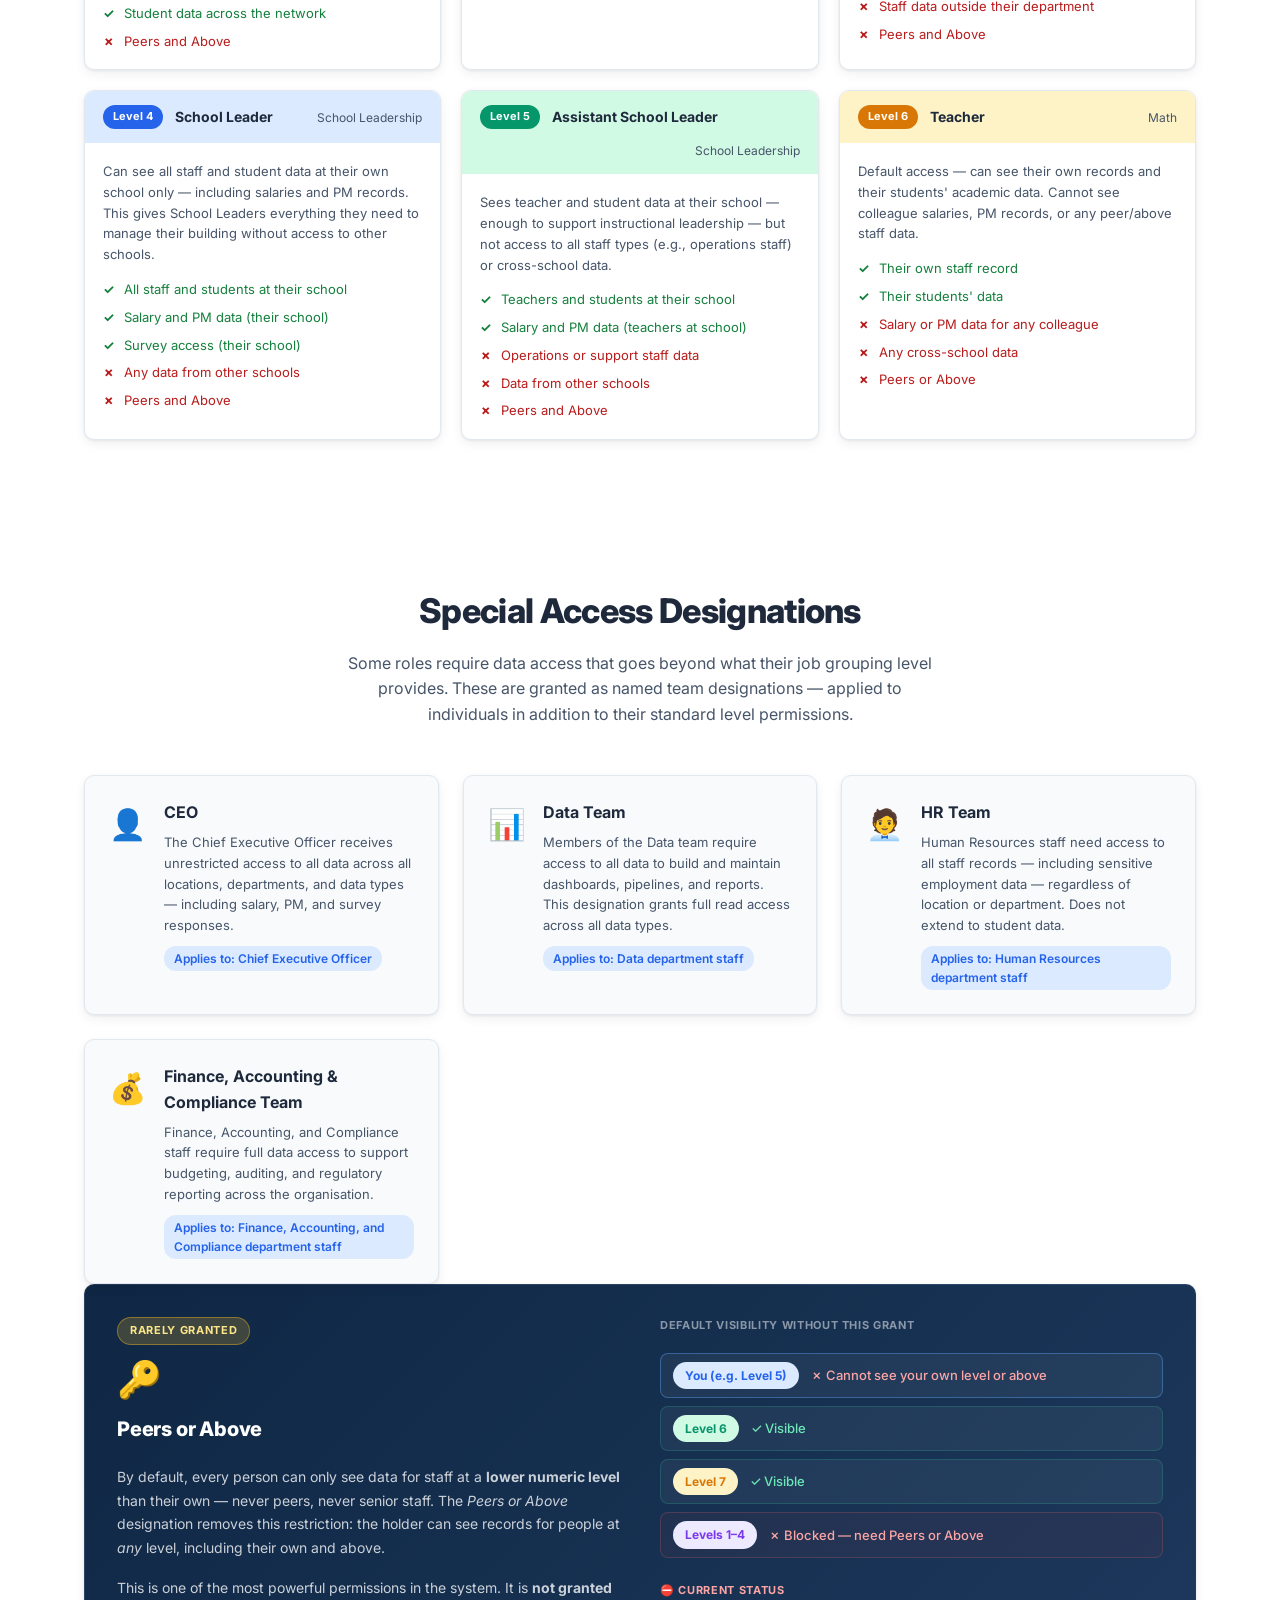
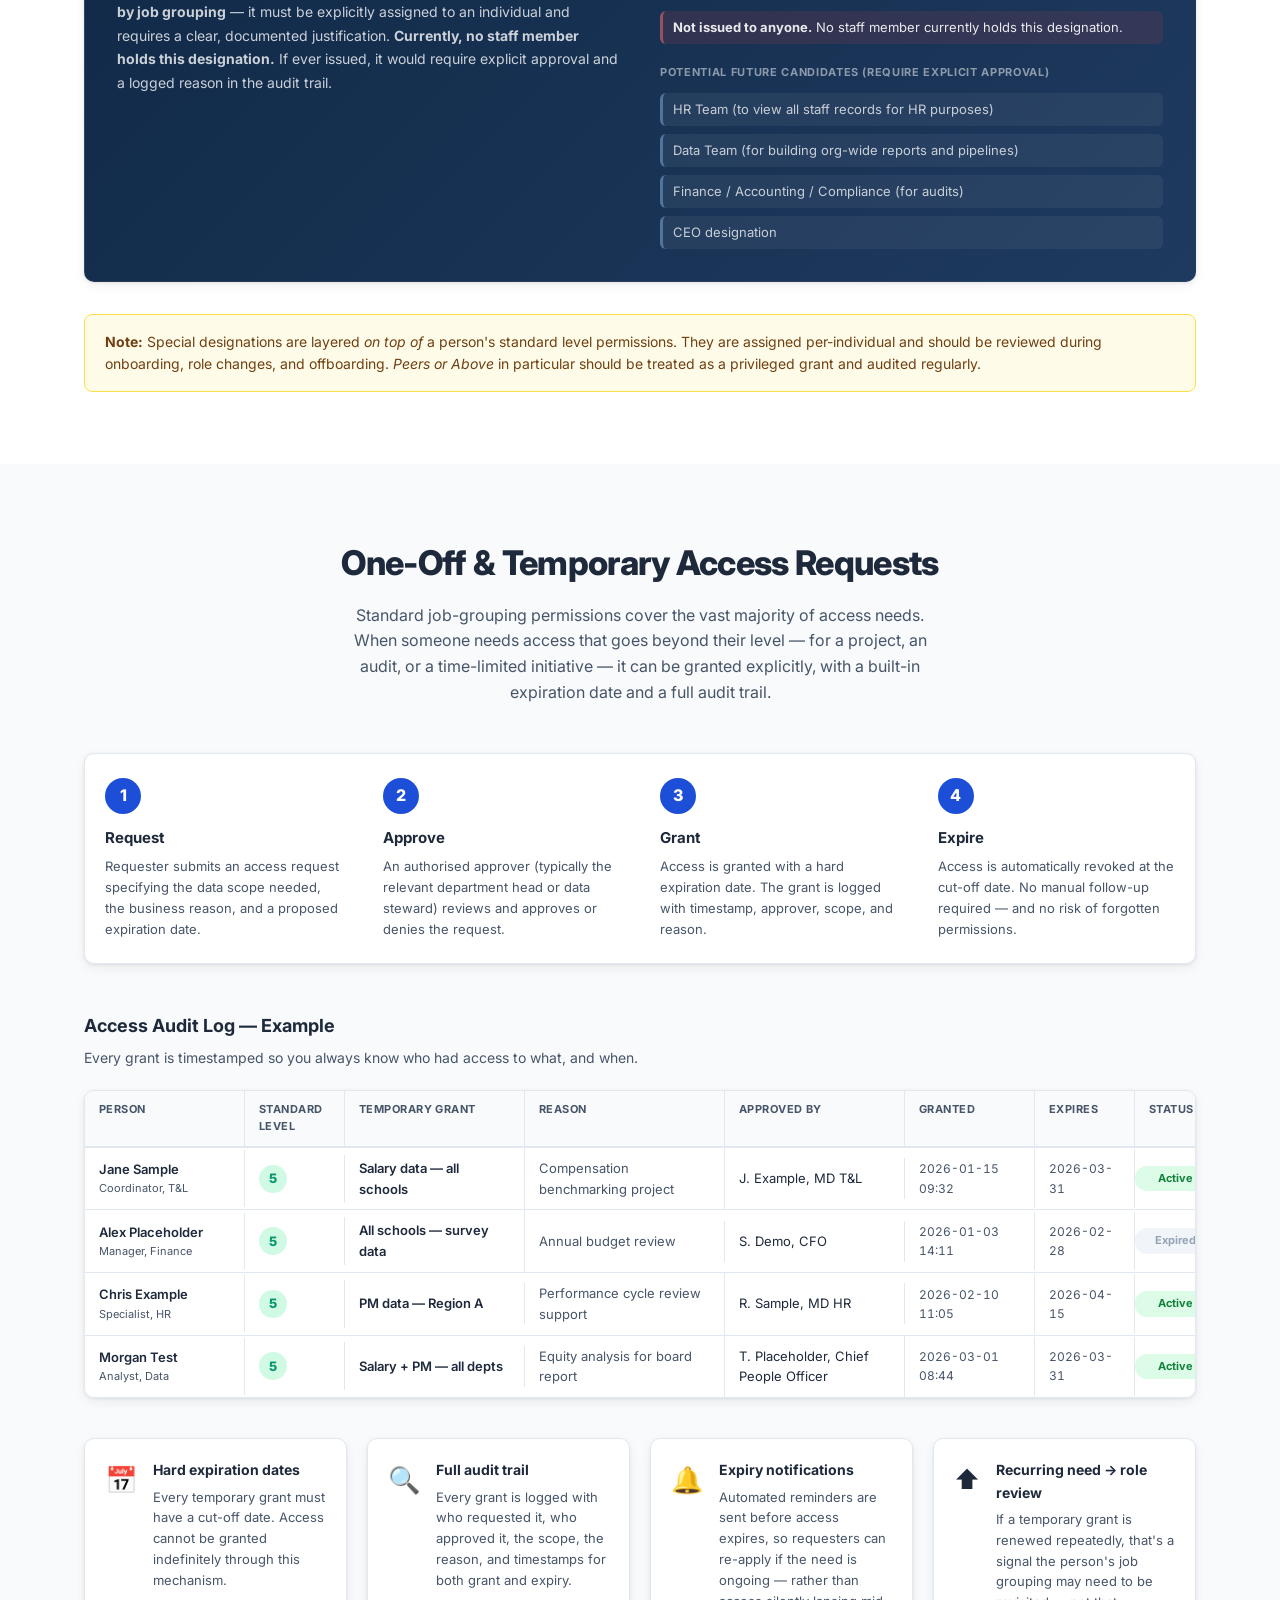
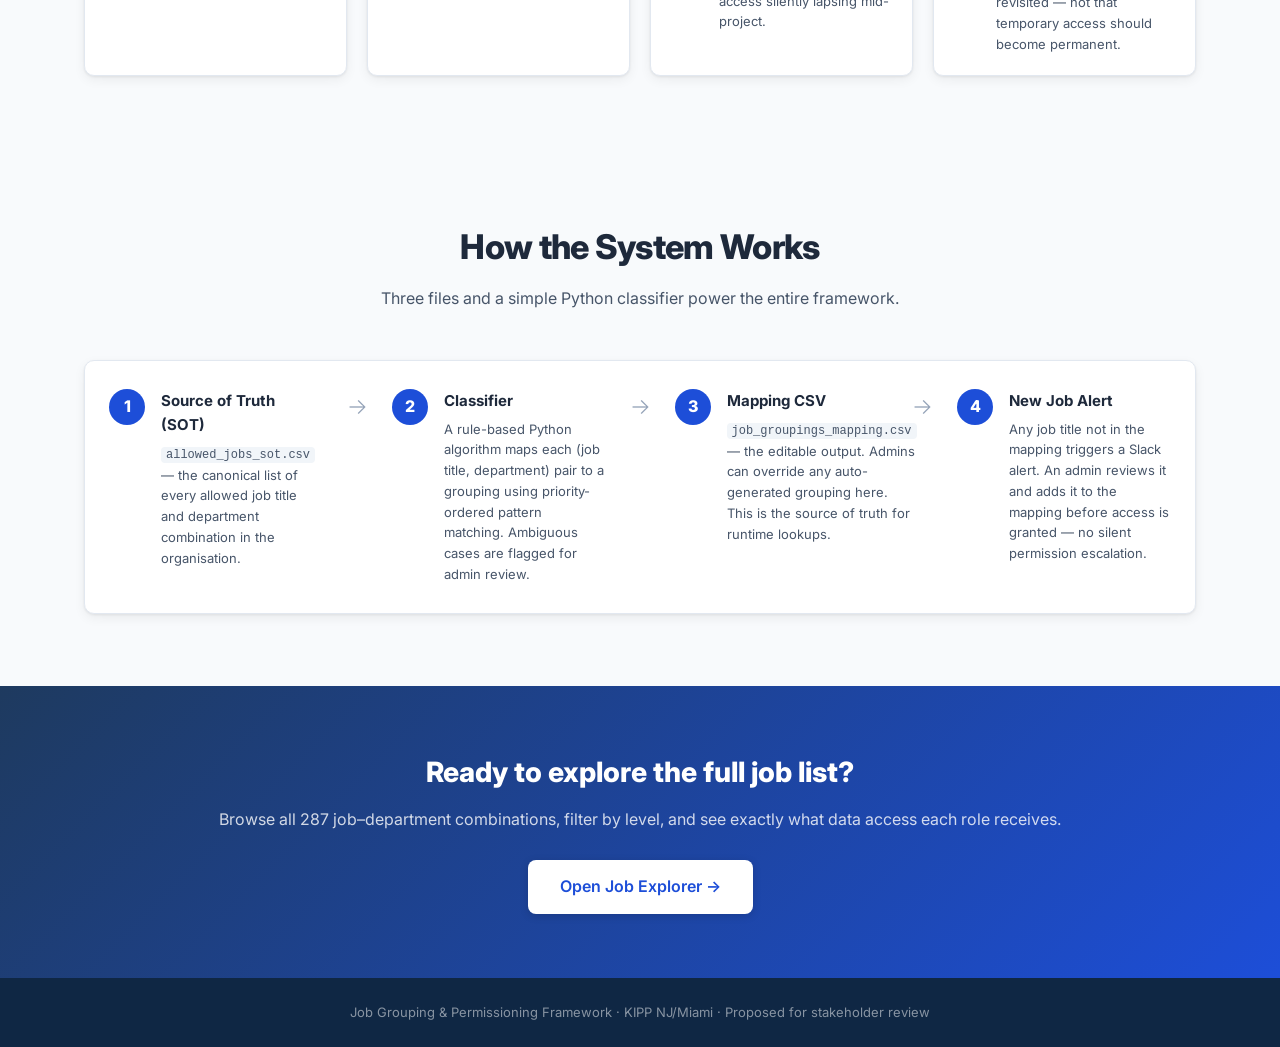
==== commit 60db99c8: "feat: add Rollout Status page and stakeholder email draft Adds a status.html page to the GitHub Page" ====
--- a/website/index.html
+++ b/website/index.html
@@ -18,6 +18,7 @@
     <div class="nav-links">
       <a href="index.html" class="nav-link active">Overview</a>
       <a href="explorer.html" class="nav-link">Job Explorer</a>
+      <a href="status.html" class="nav-link">Status</a>
     </div>
   </div>
 </nav>
--- a/website/styles.css
+++ b/website/styles.css
@@ -1161,6 +1161,107 @@
 .special-desig-desc { font-size: 11px; color: var(--text-2); line-height: 1.4; }
 .special-desig-denied .special-desig-desc { color: #cbd5e1; }
 
+/* ── Status page ─────────────────────────────────────────────────────────── */
+.status-summary-bar {
+  background: var(--white);
+  border-bottom: 1px solid var(--border);
+  padding: 20px 0;
+}
+.status-summary-inner {
+  display: flex;
+  align-items: center;
+  gap: 20px;
+  flex-wrap: wrap;
+}
+.status-indicator {
+  display: inline-flex;
+  align-items: center;
+  gap: 8px;
+  font-weight: 700;
+  font-size: 14px;
+  padding: 6px 14px;
+  border-radius: 20px;
+}
+.status-indicator--blocked { background: #fef3c7; color: #b45309; }
+.status-dot {
+  width: 8px;
+  height: 8px;
+  border-radius: 50%;
+  background: currentColor;
+  flex-shrink: 0;
+}
+.status-summary-desc { font-size: 14px; color: var(--text-2); }
+.status-progress {
+  display: flex;
+  align-items: center;
+  gap: 12px;
+  margin-top: 12px;
+}
+.status-progress-track {
+  flex: 1;
+  height: 8px;
+  background: var(--border);
+  border-radius: 4px;
+  overflow: hidden;
+}
+.status-progress-fill {
+  height: 100%;
+  background: #15803d;
+  border-radius: 4px;
+}
+.status-progress-label {
+  font-size: 13px;
+  font-weight: 600;
+  color: var(--text-2);
+  white-space: nowrap;
+}
+
+.phase-list {
+  display: flex;
+  flex-direction: column;
+  border: 1px solid var(--border);
+  border-radius: var(--radius);
+  overflow: hidden;
+  background: var(--white);
+  box-shadow: var(--shadow);
+}
+.phase-item {
+  padding: 20px 24px;
+  border-bottom: 1px solid var(--border);
+}
+.phase-item:last-child { border-bottom: none; }
+.phase-item--blocked { background: #fffbeb; }
+.phase-header {
+  display: flex;
+  align-items: center;
+  justify-content: space-between;
+  gap: 16px;
+  flex-wrap: wrap;
+}
+.phase-name { font-size: 15px; font-weight: 600; color: var(--text); }
+.phase-badge {
+  display: inline-flex;
+  align-items: center;
+  font-size: 12px;
+  font-weight: 700;
+  letter-spacing: .03em;
+  padding: 4px 12px;
+  border-radius: 20px;
+  white-space: nowrap;
+  flex-shrink: 0;
+}
+.phase-badge--complete  { background: #dcfce7; color: #15803d; }
+.phase-badge--blocked   { background: #fef3c7; color: #b45309; }
+.phase-badge--pending   { background: #f1f5f9; color: #64748b; }
+.phase-badge--ongoing   { background: #dbeafe; color: #1d4ed8; }
+.phase-note {
+  margin-top: 10px;
+  font-size: 13px;
+  color: var(--text-2);
+  line-height: 1.6;
+}
+.phase-note strong { color: var(--text); }
+
 /* ── Responsive ───────────────────────────────────────────────────────────── */
 @media (max-width: 700px) {
   .pipeline { flex-direction: column; }
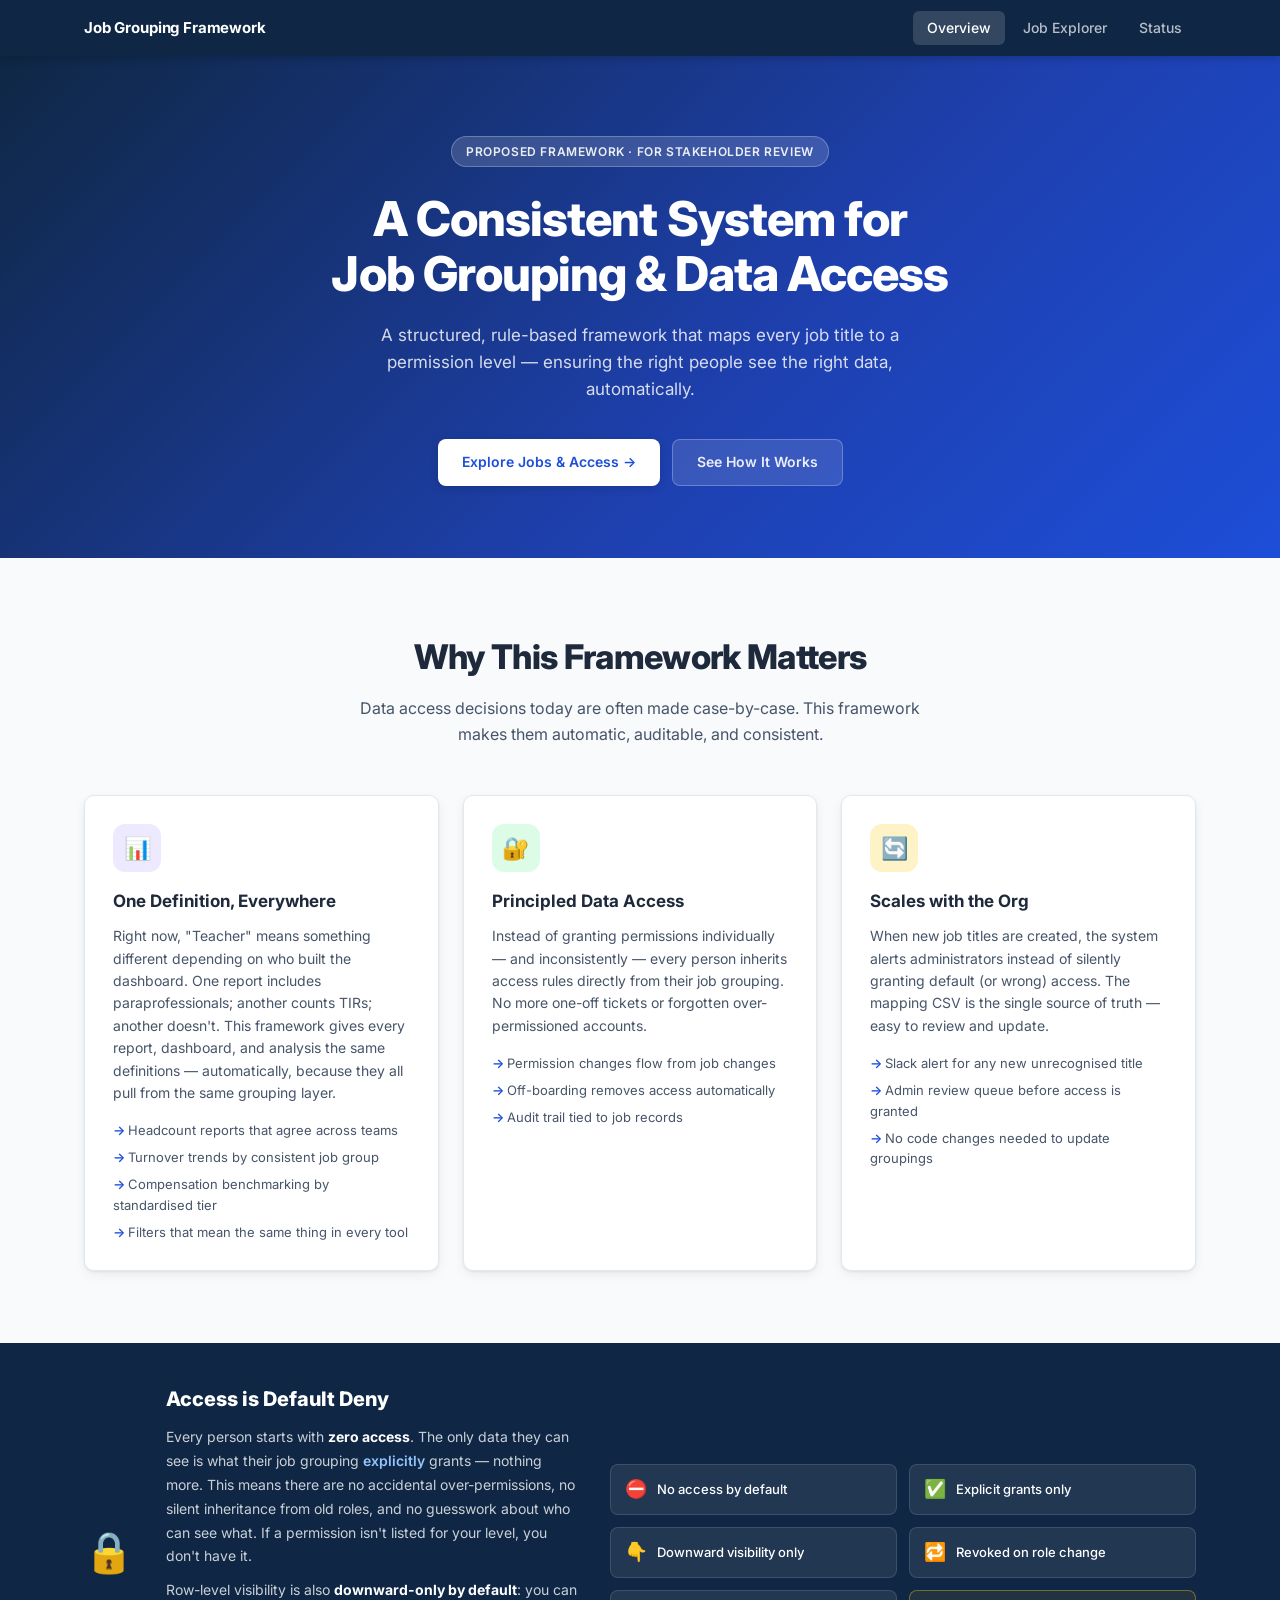
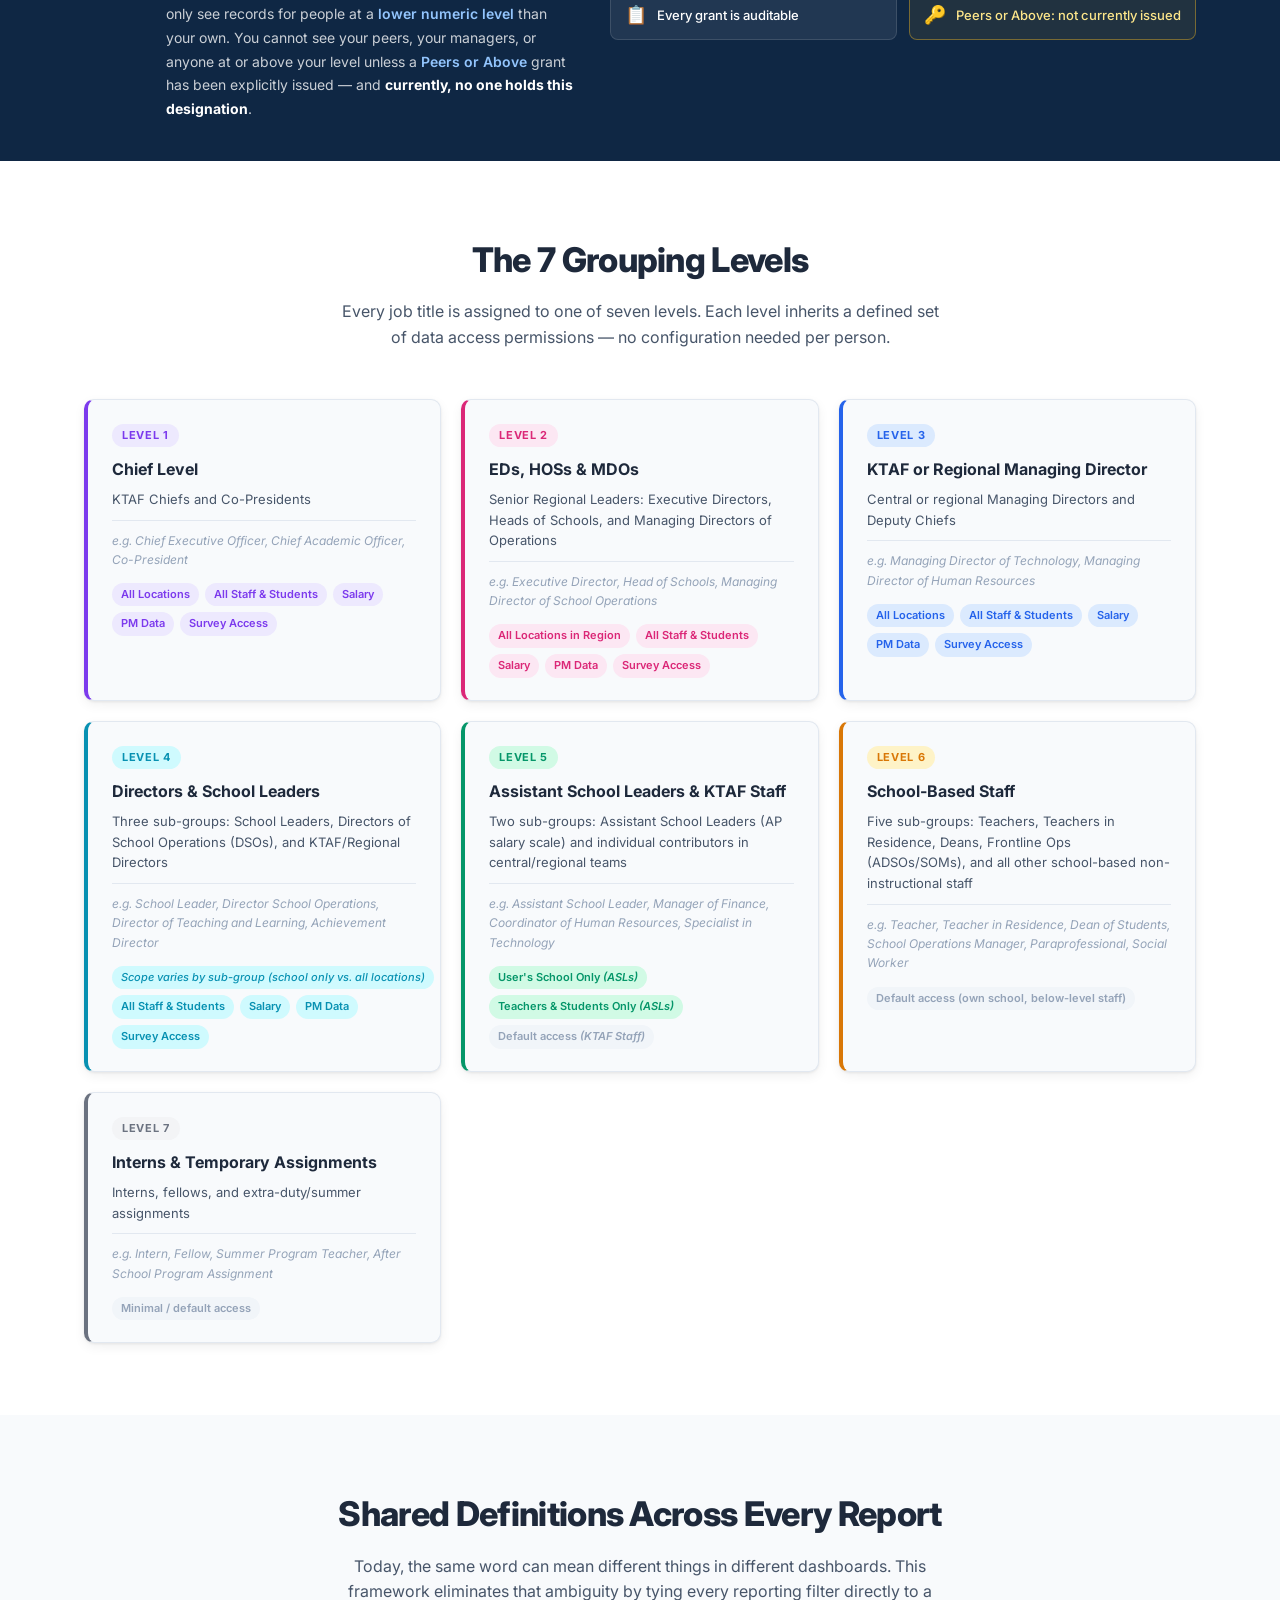
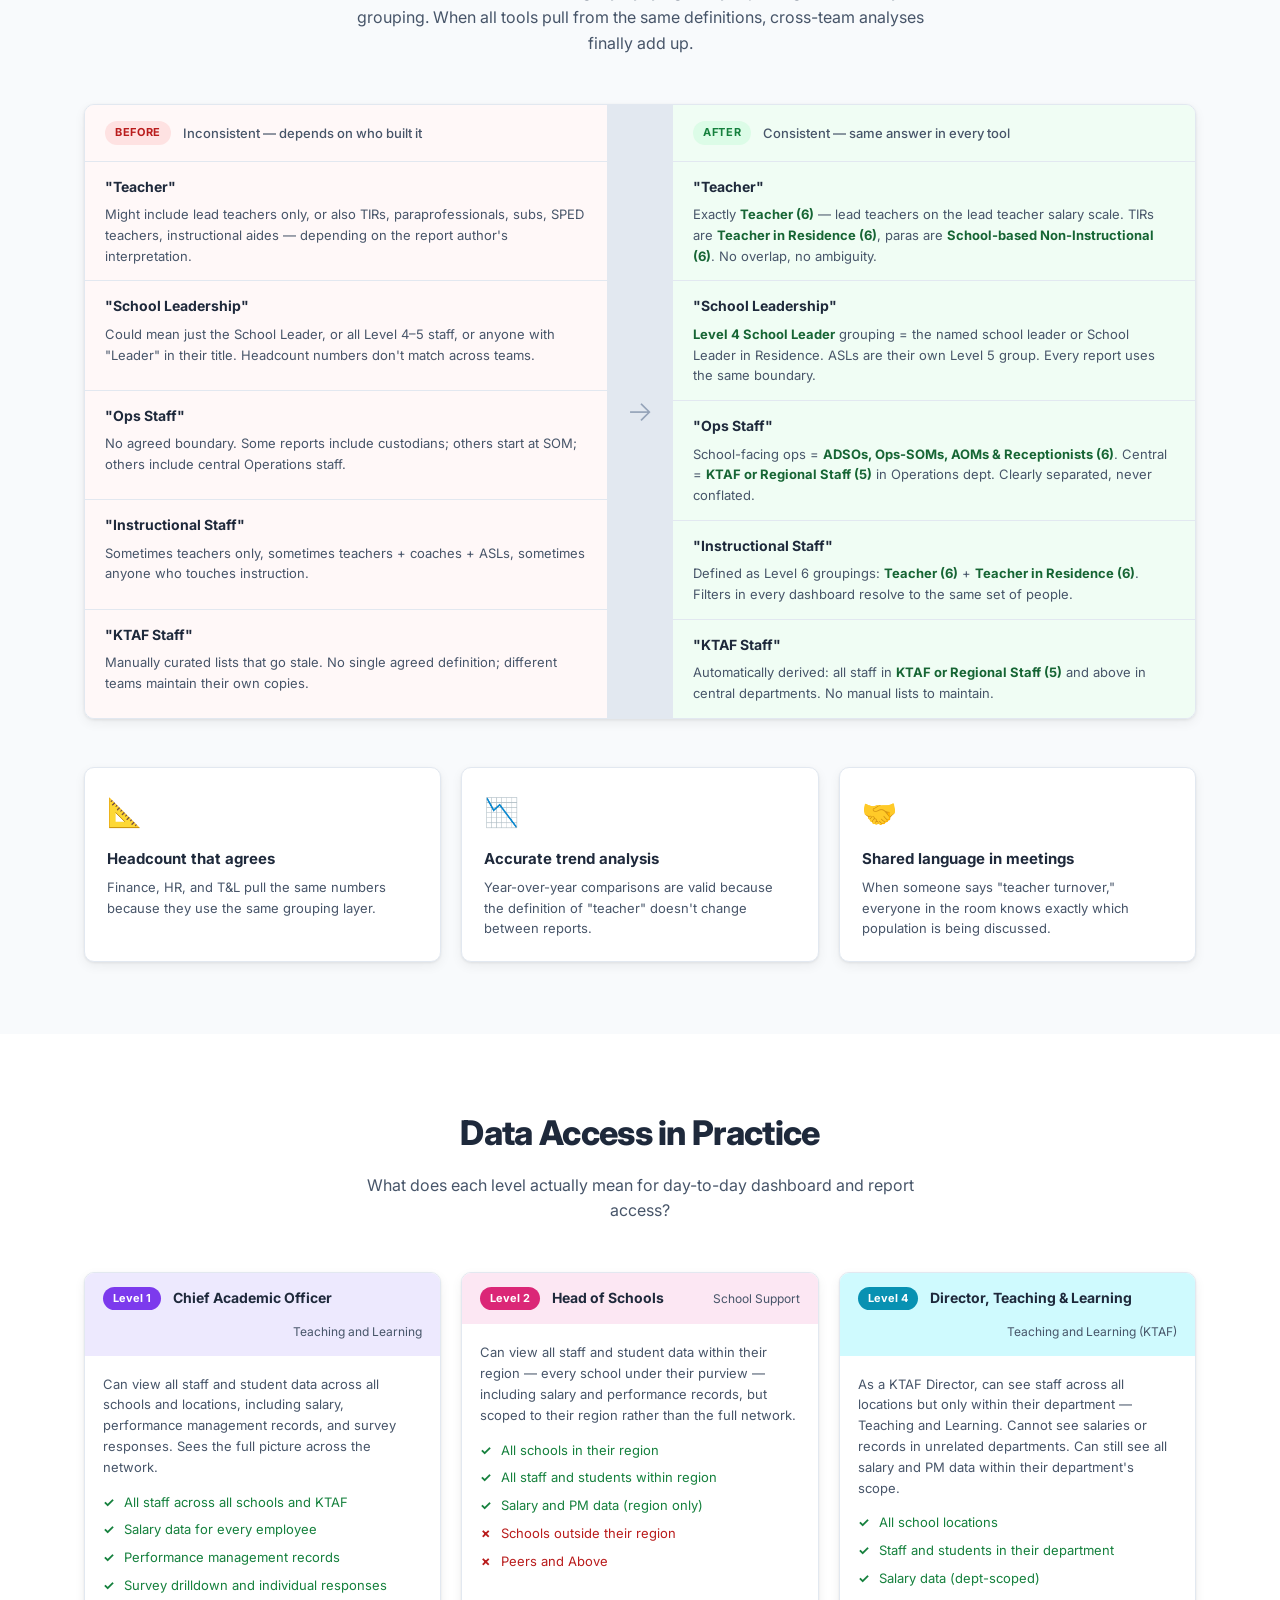
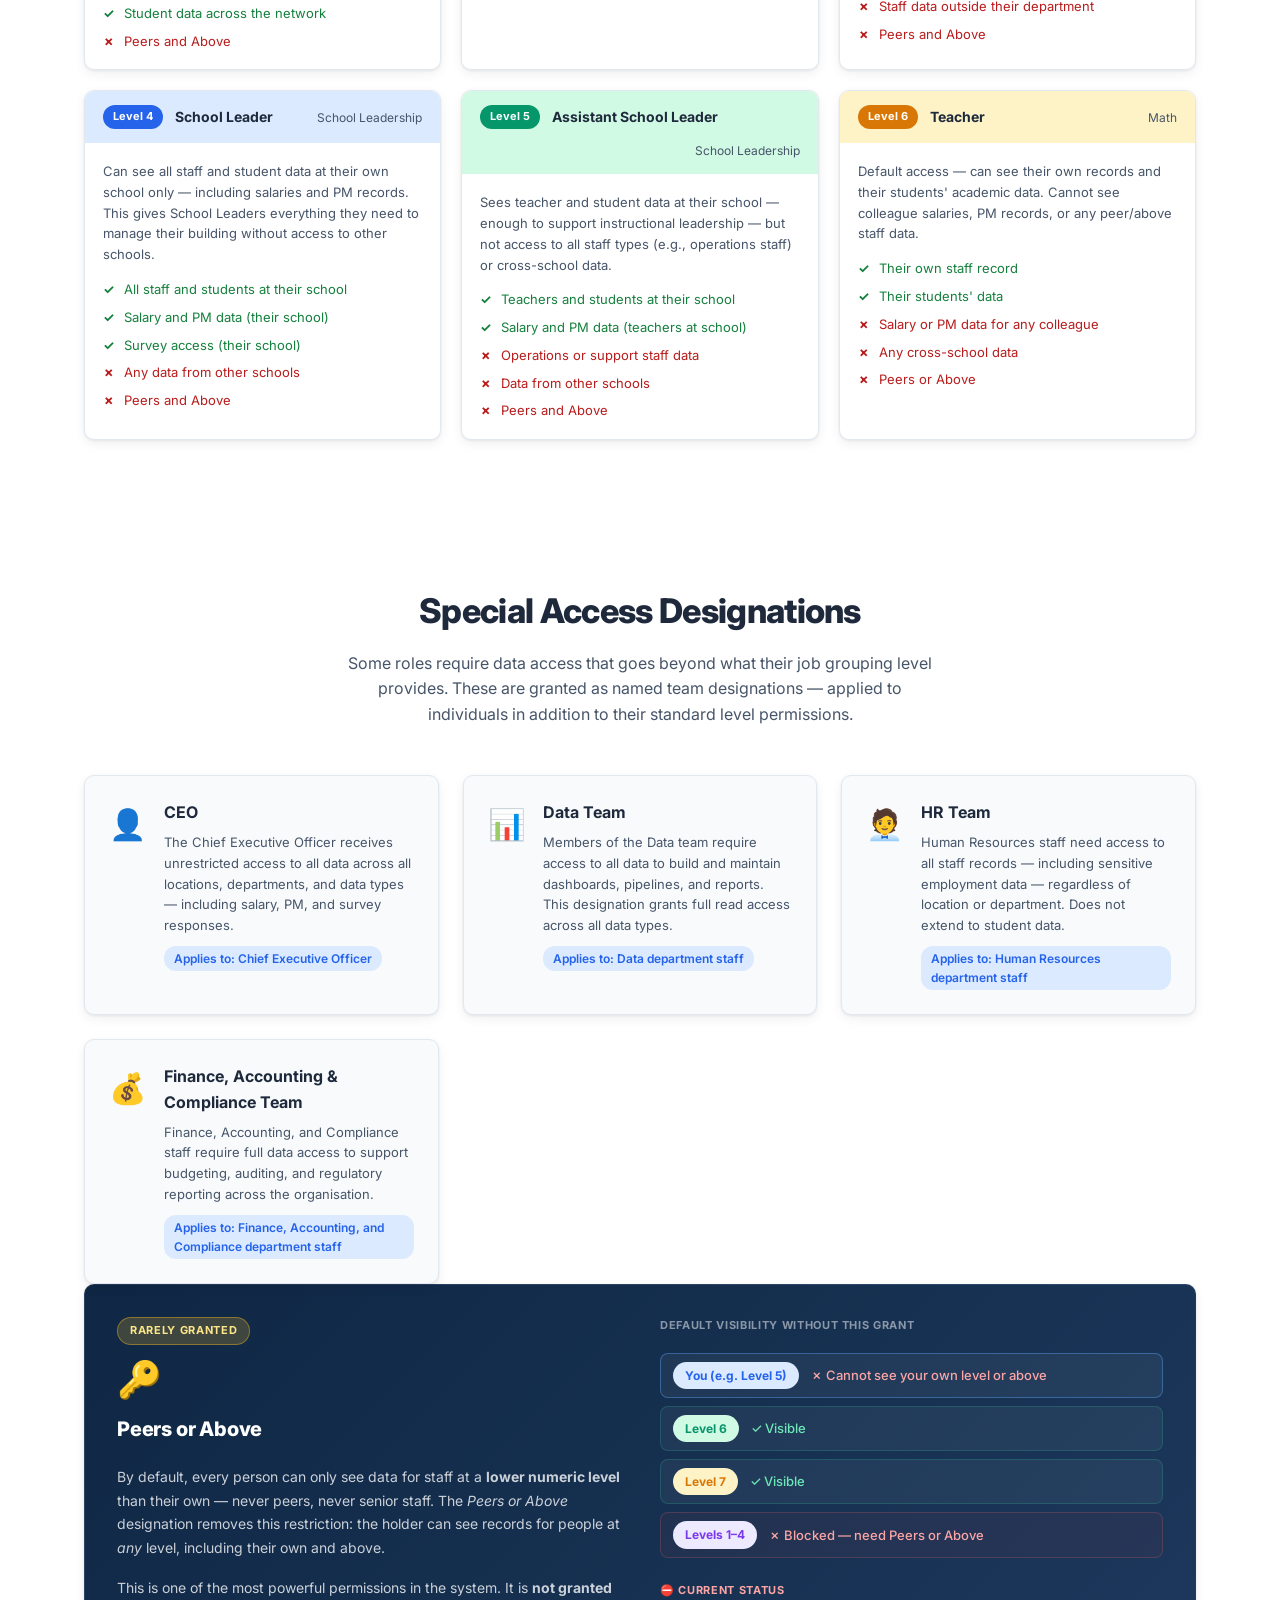
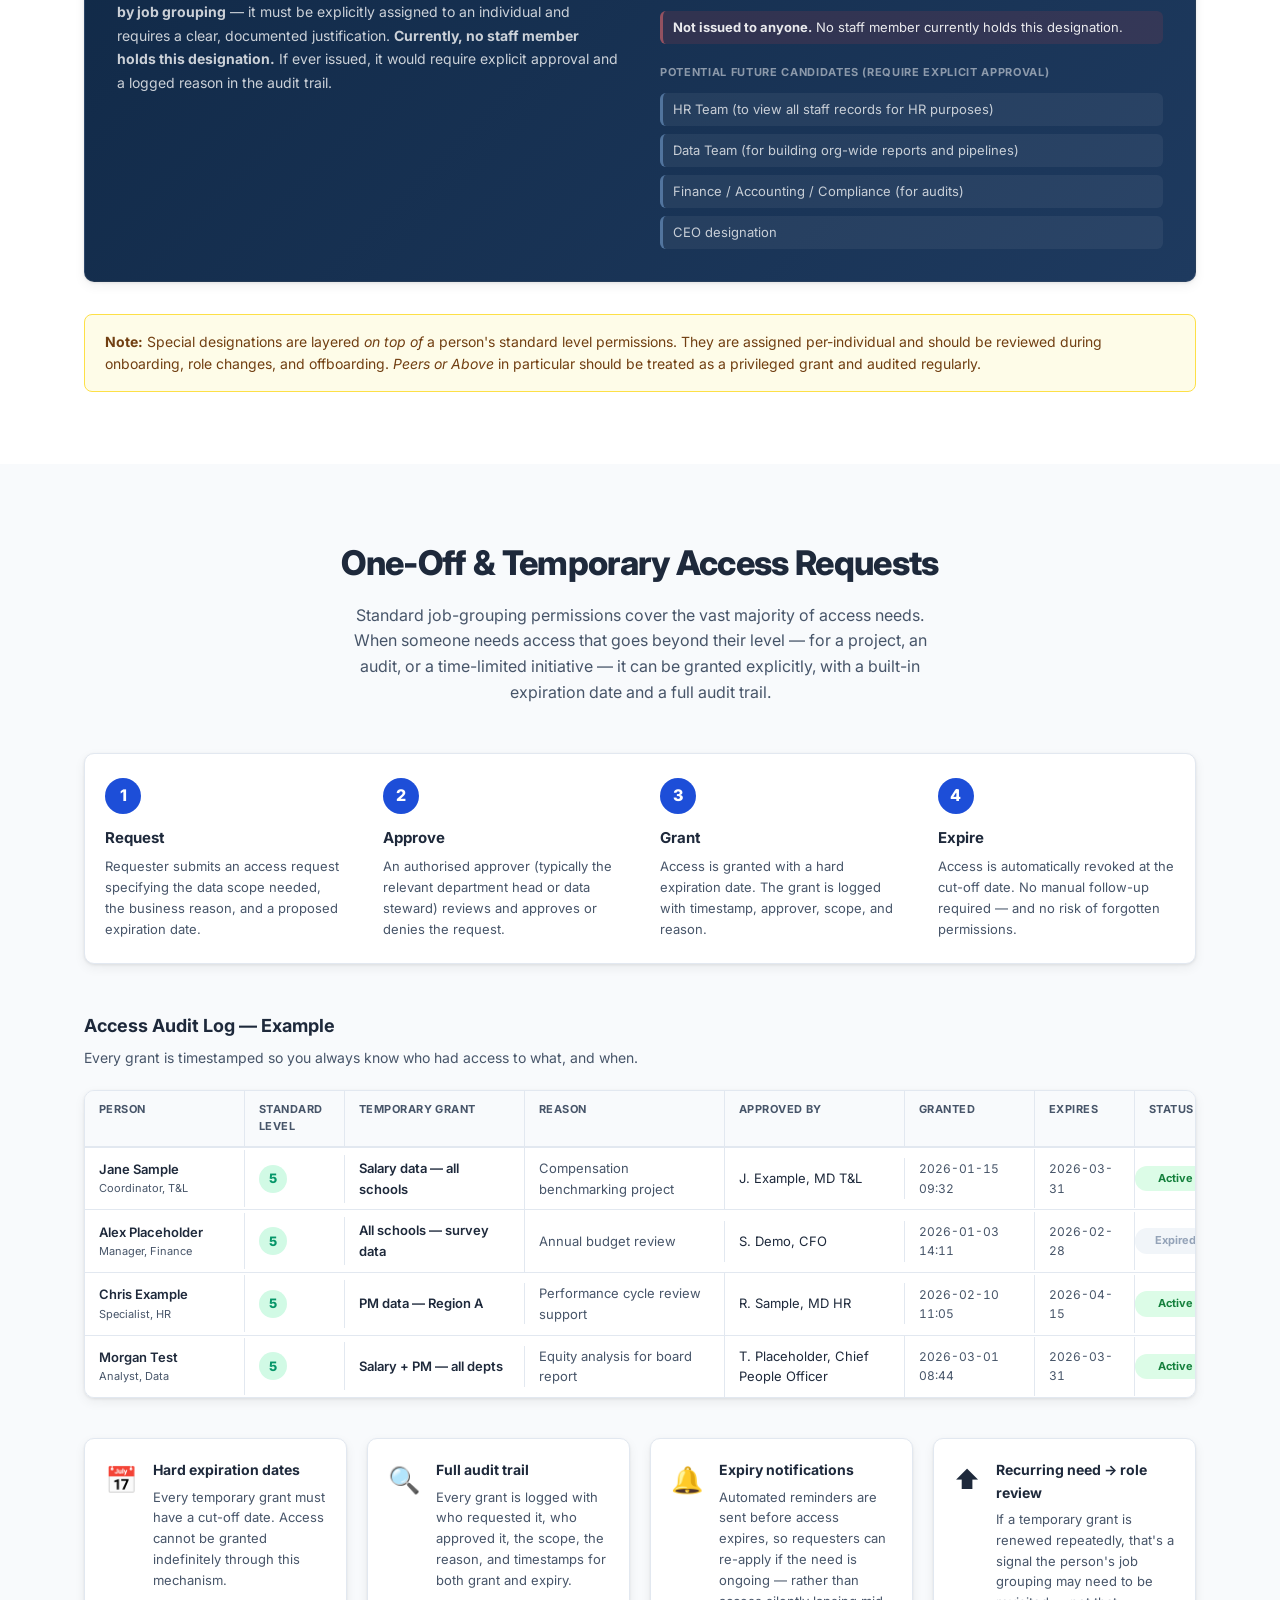
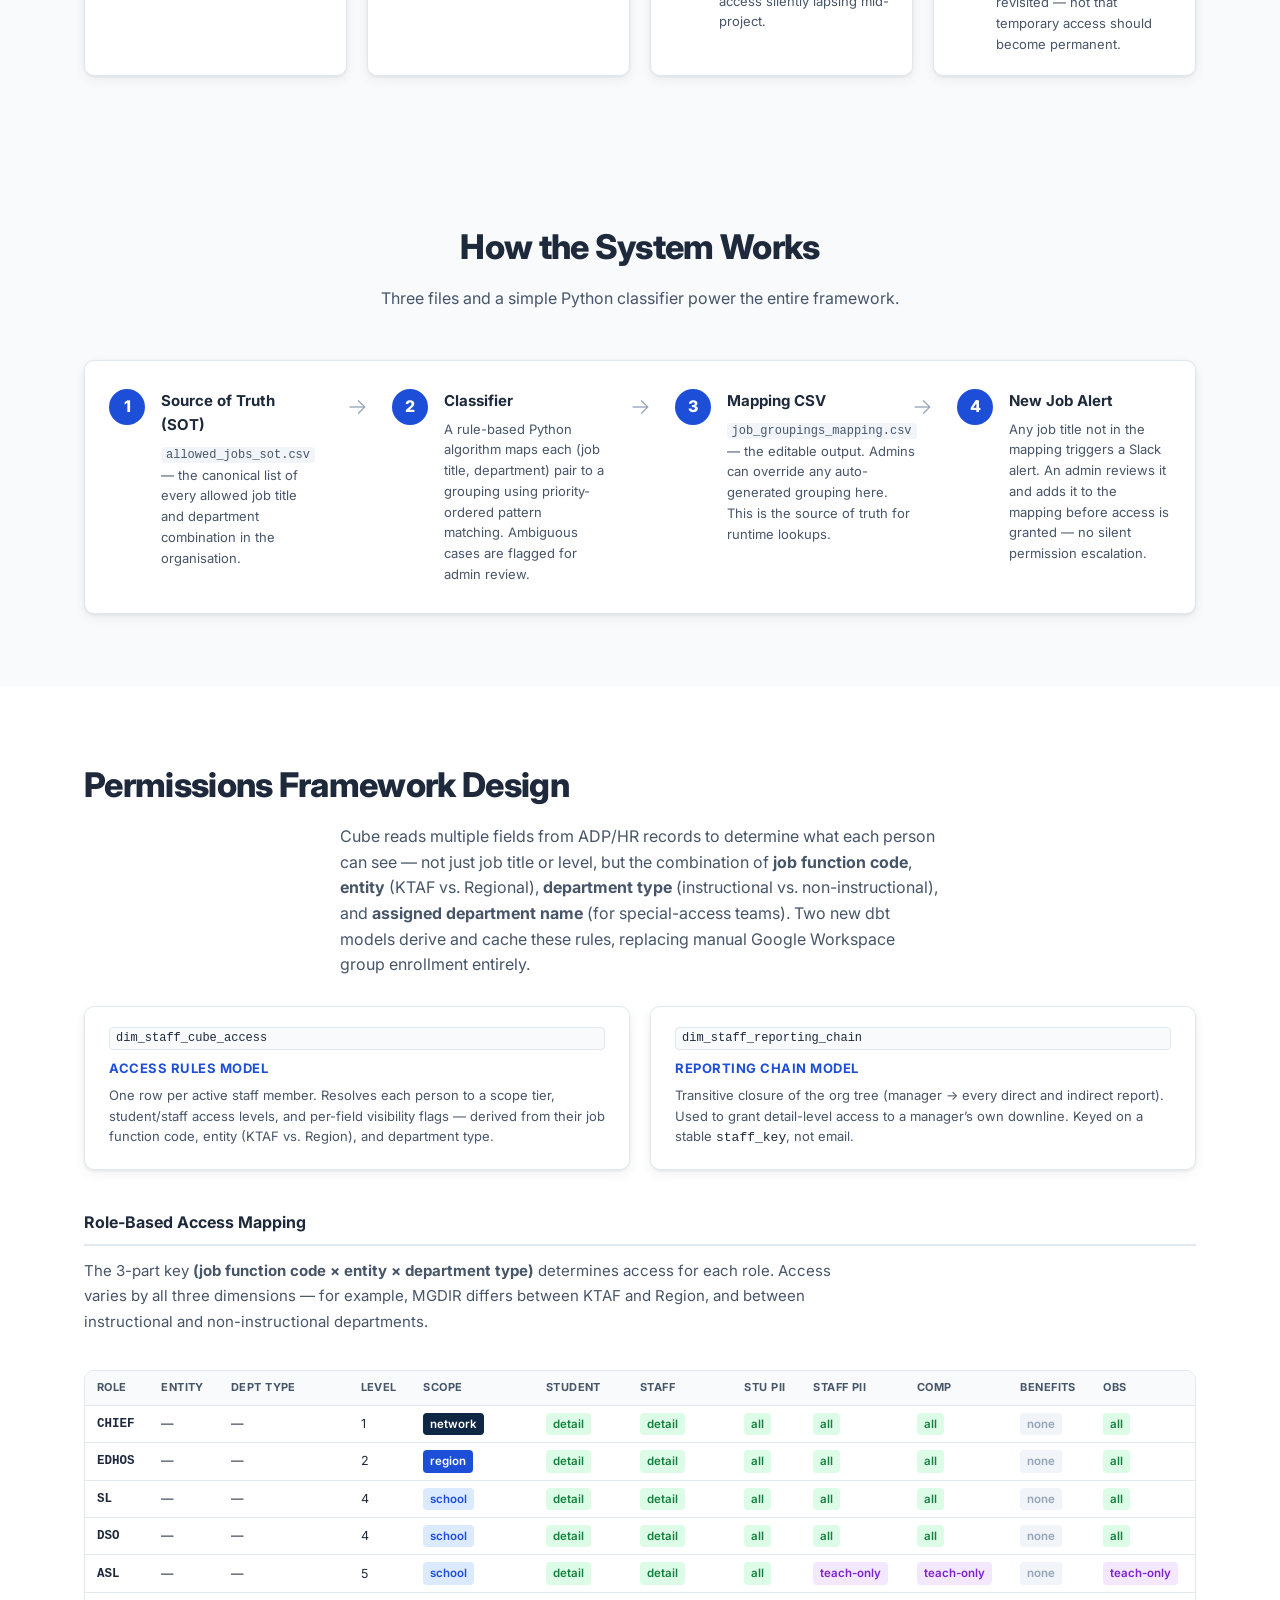
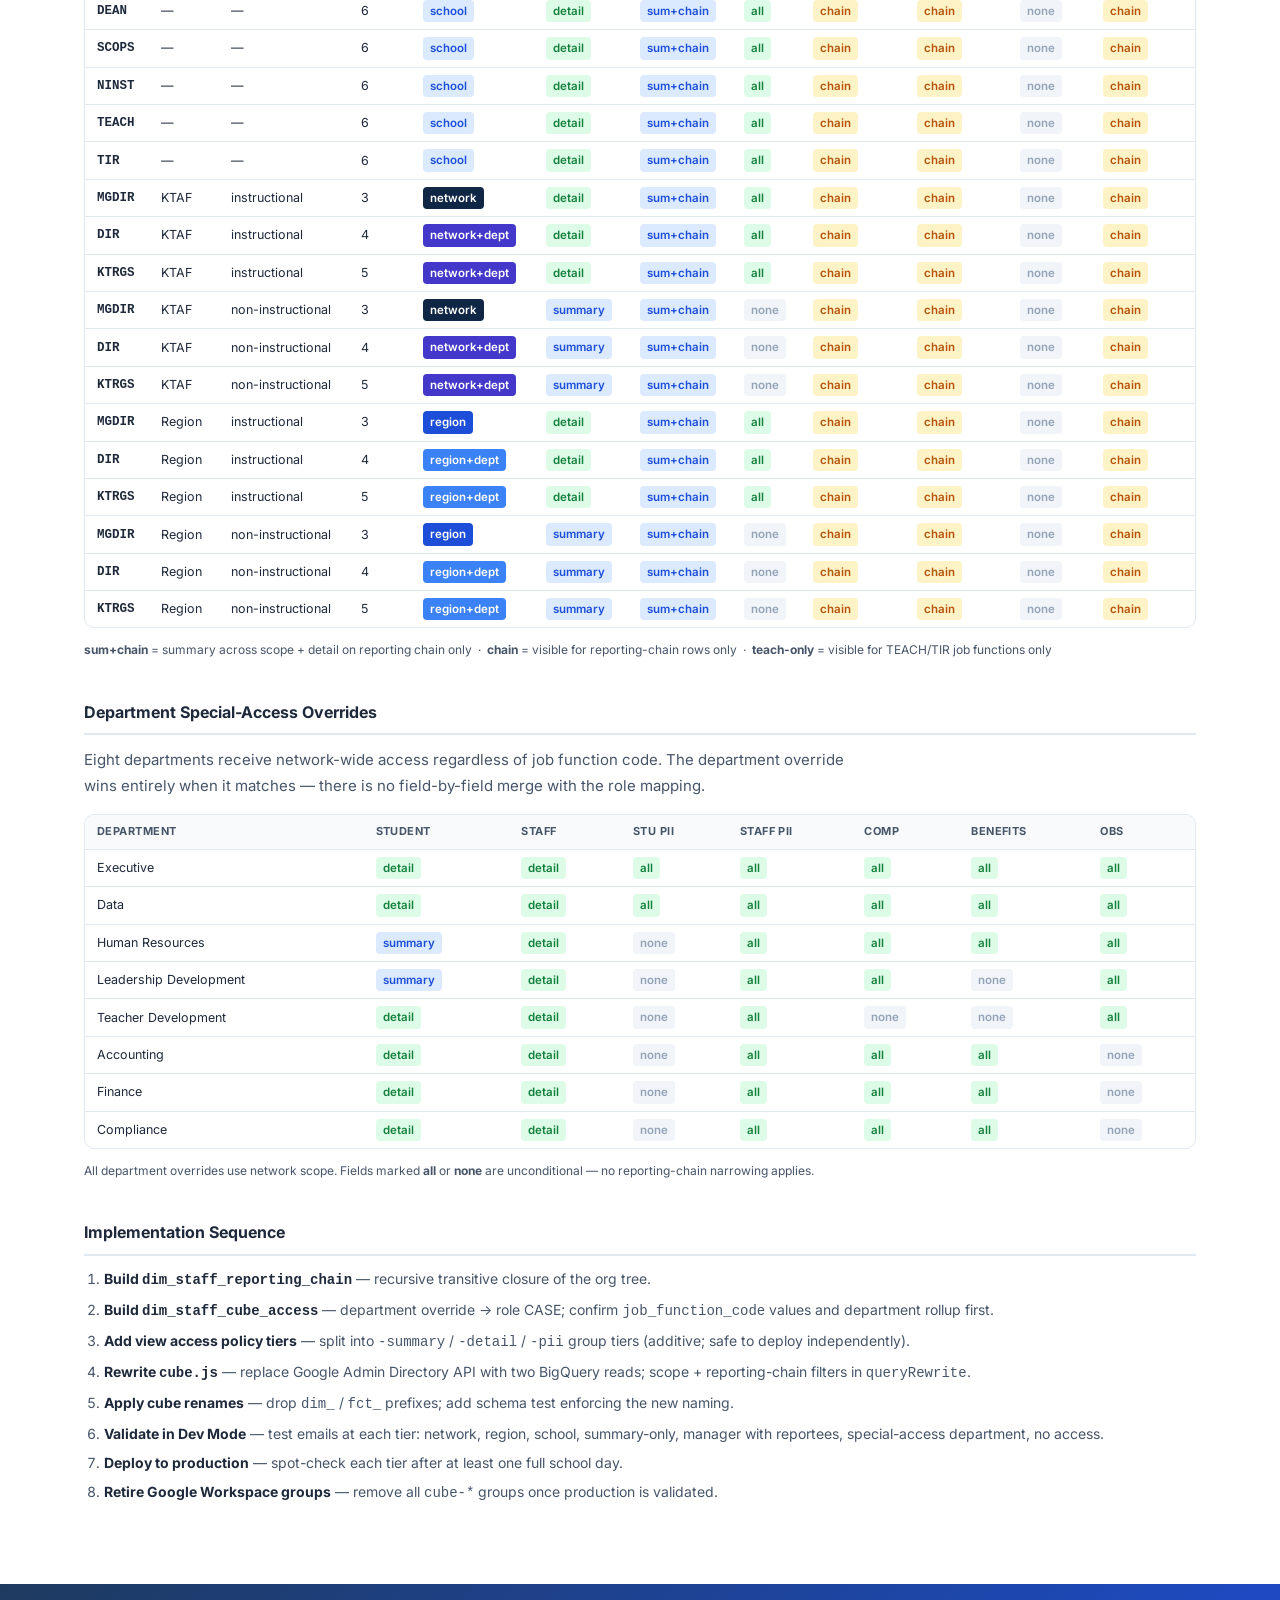
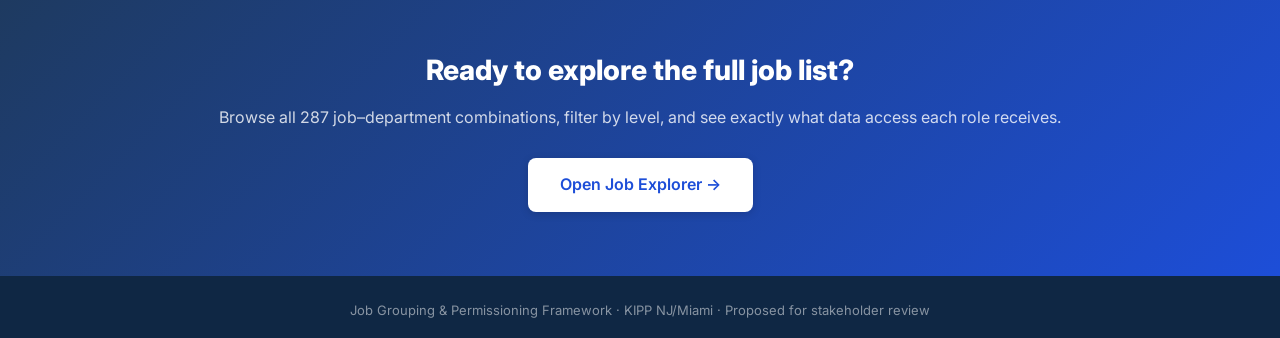
==== commit 5cbdffb8: "updating" ====
--- a/website/index.html
+++ b/website/index.html
@@ -1,4 +1,4 @@
-<!DOCTYPE html>
+﻿<!DOCTYPE html>
 <html lang="en">
 <head>
   <meta charset="UTF-8" />
@@ -802,6 +802,123 @@
 </section>
 
 <!-- ── CTA ────────────────────────────────────────────────────────────────── -->
+
+
+<!-- ── Permissions Framework Design ──────────────────────────────────── -->
+<section class="section section-alt" id="permissions-framework">
+  <div class="container">
+
+    <div class="section-header" style="text-align:left; margin-bottom:28px;">
+      <h2>Permissions Framework Design</h2>
+      <p>Cube reads multiple fields from ADP/HR records to determine what each person can see — not just job title or level, but the combination of <strong>job function code</strong>, <strong>entity</strong> (KTAF vs. Regional), <strong>department type</strong> (instructional vs. non-instructional), and <strong>assigned department name</strong> (for special-access teams). Two new dbt models derive and cache these rules, replacing manual Google Workspace group enrollment entirely.</p>
+    </div>
+
+    <div class="pf-models">
+      <div class="pf-model-card">
+        <code>dim_staff_cube_access</code>
+        <h4>Access Rules Model</h4>
+        <p>One row per active staff member. Resolves each person to a scope tier, student/staff access levels, and per-field visibility flags — derived from their job function code, entity (KTAF vs. Region), and department type.</p>
+      </div>
+      <div class="pf-model-card">
+        <code>dim_staff_reporting_chain</code>
+        <h4>Reporting Chain Model</h4>
+        <p>Transitive closure of the org tree (manager &rarr; every direct and indirect report). Used to grant detail-level access to a manager&rsquo;s own downline. Keyed on a stable <code style="display:inline;border:none;background:none;padding:0;font-size:inherit;">staff_key</code>, not email.</p>
+      </div>
+    </div>
+
+    <h3 class="pf-subheading">Role-Based Access Mapping</h3>
+    <p class="pf-intro">The 3-part key <strong>(job function code &times; entity &times; department type)</strong> determines access for each role. Access varies by all three dimensions — for example, MGDIR differs between KTAF and Region, and between instructional and non-instructional departments.</p>
+    <div class="pf-table-wrap">
+      <table class="pf-table">
+        <thead>
+          <tr>
+            <th>Role</th>
+            <th>Entity</th>
+            <th>Dept Type</th>
+            <th>Level</th>
+            <th>Scope</th>
+            <th>Student</th>
+            <th>Staff</th>
+            <th>Stu PII</th>
+            <th>Staff PII</th>
+            <th>Comp</th>
+            <th>Benefits</th>
+            <th>Obs</th>
+          </tr>
+        </thead>
+        <tbody>
+          <tr><td class="col-code">CHIEF</td><td>—</td><td>—</td><td>1</td><td><span class="pf-scope-tag pf-scope-network">network</span></td><td><span class="pf-cell-detail">detail</span></td><td><span class="pf-cell-detail">detail</span></td><td><span class="pf-cell-all">all</span></td><td><span class="pf-cell-all">all</span></td><td><span class="pf-cell-all">all</span></td><td><span class="pf-cell-none">none</span></td><td><span class="pf-cell-all">all</span></td></tr>
+          <tr><td class="col-code">EDHOS</td><td>—</td><td>—</td><td>2</td><td><span class="pf-scope-tag pf-scope-region">region</span></td><td><span class="pf-cell-detail">detail</span></td><td><span class="pf-cell-detail">detail</span></td><td><span class="pf-cell-all">all</span></td><td><span class="pf-cell-all">all</span></td><td><span class="pf-cell-all">all</span></td><td><span class="pf-cell-none">none</span></td><td><span class="pf-cell-all">all</span></td></tr>
+          <tr><td class="col-code">SL</td><td>—</td><td>—</td><td>4</td><td><span class="pf-scope-tag pf-scope-school">school</span></td><td><span class="pf-cell-detail">detail</span></td><td><span class="pf-cell-detail">detail</span></td><td><span class="pf-cell-all">all</span></td><td><span class="pf-cell-all">all</span></td><td><span class="pf-cell-all">all</span></td><td><span class="pf-cell-none">none</span></td><td><span class="pf-cell-all">all</span></td></tr>
+          <tr><td class="col-code">DSO</td><td>—</td><td>—</td><td>4</td><td><span class="pf-scope-tag pf-scope-school">school</span></td><td><span class="pf-cell-detail">detail</span></td><td><span class="pf-cell-detail">detail</span></td><td><span class="pf-cell-all">all</span></td><td><span class="pf-cell-all">all</span></td><td><span class="pf-cell-all">all</span></td><td><span class="pf-cell-none">none</span></td><td><span class="pf-cell-all">all</span></td></tr>
+          <tr><td class="col-code">ASL</td><td>—</td><td>—</td><td>5</td><td><span class="pf-scope-tag pf-scope-school">school</span></td><td><span class="pf-cell-detail">detail</span></td><td><span class="pf-cell-detail">detail</span></td><td><span class="pf-cell-all">all</span></td><td><span class="pf-cell-teaching">teach-only</span></td><td><span class="pf-cell-teaching">teach-only</span></td><td><span class="pf-cell-none">none</span></td><td><span class="pf-cell-teaching">teach-only</span></td></tr>
+          <tr><td class="col-code">DEAN</td><td>—</td><td>—</td><td>6</td><td><span class="pf-scope-tag pf-scope-school">school</span></td><td><span class="pf-cell-detail">detail</span></td><td><span class="pf-cell-summary">sum+chain</span></td><td><span class="pf-cell-all">all</span></td><td><span class="pf-cell-chain">chain</span></td><td><span class="pf-cell-chain">chain</span></td><td><span class="pf-cell-none">none</span></td><td><span class="pf-cell-chain">chain</span></td></tr>
+          <tr><td class="col-code">SCOPS</td><td>—</td><td>—</td><td>6</td><td><span class="pf-scope-tag pf-scope-school">school</span></td><td><span class="pf-cell-detail">detail</span></td><td><span class="pf-cell-summary">sum+chain</span></td><td><span class="pf-cell-all">all</span></td><td><span class="pf-cell-chain">chain</span></td><td><span class="pf-cell-chain">chain</span></td><td><span class="pf-cell-none">none</span></td><td><span class="pf-cell-chain">chain</span></td></tr>
+          <tr><td class="col-code">NINST</td><td>—</td><td>—</td><td>6</td><td><span class="pf-scope-tag pf-scope-school">school</span></td><td><span class="pf-cell-detail">detail</span></td><td><span class="pf-cell-summary">sum+chain</span></td><td><span class="pf-cell-all">all</span></td><td><span class="pf-cell-chain">chain</span></td><td><span class="pf-cell-chain">chain</span></td><td><span class="pf-cell-none">none</span></td><td><span class="pf-cell-chain">chain</span></td></tr>
+          <tr><td class="col-code">TEACH</td><td>—</td><td>—</td><td>6</td><td><span class="pf-scope-tag pf-scope-school">school</span></td><td><span class="pf-cell-detail">detail</span></td><td><span class="pf-cell-summary">sum+chain</span></td><td><span class="pf-cell-all">all</span></td><td><span class="pf-cell-chain">chain</span></td><td><span class="pf-cell-chain">chain</span></td><td><span class="pf-cell-none">none</span></td><td><span class="pf-cell-chain">chain</span></td></tr>
+          <tr><td class="col-code">TIR</td><td>—</td><td>—</td><td>6</td><td><span class="pf-scope-tag pf-scope-school">school</span></td><td><span class="pf-cell-detail">detail</span></td><td><span class="pf-cell-summary">sum+chain</span></td><td><span class="pf-cell-all">all</span></td><td><span class="pf-cell-chain">chain</span></td><td><span class="pf-cell-chain">chain</span></td><td><span class="pf-cell-none">none</span></td><td><span class="pf-cell-chain">chain</span></td></tr>
+          <tr><td class="col-code">MGDIR</td><td>KTAF</td><td>instructional</td><td>3</td><td><span class="pf-scope-tag pf-scope-network">network</span></td><td><span class="pf-cell-detail">detail</span></td><td><span class="pf-cell-summary">sum+chain</span></td><td><span class="pf-cell-all">all</span></td><td><span class="pf-cell-chain">chain</span></td><td><span class="pf-cell-chain">chain</span></td><td><span class="pf-cell-none">none</span></td><td><span class="pf-cell-chain">chain</span></td></tr>
+          <tr><td class="col-code">DIR</td><td>KTAF</td><td>instructional</td><td>4</td><td><span class="pf-scope-tag pf-scope-netdept">network+dept</span></td><td><span class="pf-cell-detail">detail</span></td><td><span class="pf-cell-summary">sum+chain</span></td><td><span class="pf-cell-all">all</span></td><td><span class="pf-cell-chain">chain</span></td><td><span class="pf-cell-chain">chain</span></td><td><span class="pf-cell-none">none</span></td><td><span class="pf-cell-chain">chain</span></td></tr>
+          <tr><td class="col-code">KTRGS</td><td>KTAF</td><td>instructional</td><td>5</td><td><span class="pf-scope-tag pf-scope-netdept">network+dept</span></td><td><span class="pf-cell-detail">detail</span></td><td><span class="pf-cell-summary">sum+chain</span></td><td><span class="pf-cell-all">all</span></td><td><span class="pf-cell-chain">chain</span></td><td><span class="pf-cell-chain">chain</span></td><td><span class="pf-cell-none">none</span></td><td><span class="pf-cell-chain">chain</span></td></tr>
+          <tr><td class="col-code">MGDIR</td><td>KTAF</td><td>non-instructional</td><td>3</td><td><span class="pf-scope-tag pf-scope-network">network</span></td><td><span class="pf-cell-summary">summary</span></td><td><span class="pf-cell-summary">sum+chain</span></td><td><span class="pf-cell-none">none</span></td><td><span class="pf-cell-chain">chain</span></td><td><span class="pf-cell-chain">chain</span></td><td><span class="pf-cell-none">none</span></td><td><span class="pf-cell-chain">chain</span></td></tr>
+          <tr><td class="col-code">DIR</td><td>KTAF</td><td>non-instructional</td><td>4</td><td><span class="pf-scope-tag pf-scope-netdept">network+dept</span></td><td><span class="pf-cell-summary">summary</span></td><td><span class="pf-cell-summary">sum+chain</span></td><td><span class="pf-cell-none">none</span></td><td><span class="pf-cell-chain">chain</span></td><td><span class="pf-cell-chain">chain</span></td><td><span class="pf-cell-none">none</span></td><td><span class="pf-cell-chain">chain</span></td></tr>
+          <tr><td class="col-code">KTRGS</td><td>KTAF</td><td>non-instructional</td><td>5</td><td><span class="pf-scope-tag pf-scope-netdept">network+dept</span></td><td><span class="pf-cell-summary">summary</span></td><td><span class="pf-cell-summary">sum+chain</span></td><td><span class="pf-cell-none">none</span></td><td><span class="pf-cell-chain">chain</span></td><td><span class="pf-cell-chain">chain</span></td><td><span class="pf-cell-none">none</span></td><td><span class="pf-cell-chain">chain</span></td></tr>
+          <tr><td class="col-code">MGDIR</td><td>Region</td><td>instructional</td><td>3</td><td><span class="pf-scope-tag pf-scope-region">region</span></td><td><span class="pf-cell-detail">detail</span></td><td><span class="pf-cell-summary">sum+chain</span></td><td><span class="pf-cell-all">all</span></td><td><span class="pf-cell-chain">chain</span></td><td><span class="pf-cell-chain">chain</span></td><td><span class="pf-cell-none">none</span></td><td><span class="pf-cell-chain">chain</span></td></tr>
+          <tr><td class="col-code">DIR</td><td>Region</td><td>instructional</td><td>4</td><td><span class="pf-scope-tag pf-scope-regdept">region+dept</span></td><td><span class="pf-cell-detail">detail</span></td><td><span class="pf-cell-summary">sum+chain</span></td><td><span class="pf-cell-all">all</span></td><td><span class="pf-cell-chain">chain</span></td><td><span class="pf-cell-chain">chain</span></td><td><span class="pf-cell-none">none</span></td><td><span class="pf-cell-chain">chain</span></td></tr>
+          <tr><td class="col-code">KTRGS</td><td>Region</td><td>instructional</td><td>5</td><td><span class="pf-scope-tag pf-scope-regdept">region+dept</span></td><td><span class="pf-cell-detail">detail</span></td><td><span class="pf-cell-summary">sum+chain</span></td><td><span class="pf-cell-all">all</span></td><td><span class="pf-cell-chain">chain</span></td><td><span class="pf-cell-chain">chain</span></td><td><span class="pf-cell-none">none</span></td><td><span class="pf-cell-chain">chain</span></td></tr>
+          <tr><td class="col-code">MGDIR</td><td>Region</td><td>non-instructional</td><td>3</td><td><span class="pf-scope-tag pf-scope-region">region</span></td><td><span class="pf-cell-summary">summary</span></td><td><span class="pf-cell-summary">sum+chain</span></td><td><span class="pf-cell-none">none</span></td><td><span class="pf-cell-chain">chain</span></td><td><span class="pf-cell-chain">chain</span></td><td><span class="pf-cell-none">none</span></td><td><span class="pf-cell-chain">chain</span></td></tr>
+          <tr><td class="col-code">DIR</td><td>Region</td><td>non-instructional</td><td>4</td><td><span class="pf-scope-tag pf-scope-regdept">region+dept</span></td><td><span class="pf-cell-summary">summary</span></td><td><span class="pf-cell-summary">sum+chain</span></td><td><span class="pf-cell-none">none</span></td><td><span class="pf-cell-chain">chain</span></td><td><span class="pf-cell-chain">chain</span></td><td><span class="pf-cell-none">none</span></td><td><span class="pf-cell-chain">chain</span></td></tr>
+          <tr><td class="col-code">KTRGS</td><td>Region</td><td>non-instructional</td><td>5</td><td><span class="pf-scope-tag pf-scope-regdept">region+dept</span></td><td><span class="pf-cell-summary">summary</span></td><td><span class="pf-cell-summary">sum+chain</span></td><td><span class="pf-cell-none">none</span></td><td><span class="pf-cell-chain">chain</span></td><td><span class="pf-cell-chain">chain</span></td><td><span class="pf-cell-none">none</span></td><td><span class="pf-cell-chain">chain</span></td></tr>
+        </tbody>
+      </table>
+    </div>
+    <p class="pf-table-note"><strong>sum+chain</strong> = summary across scope + detail on reporting chain only &nbsp;&middot;&nbsp; <strong>chain</strong> = visible for reporting-chain rows only &nbsp;&middot;&nbsp; <strong>teach-only</strong> = visible for TEACH/TIR job functions only</p>
+
+    <h3 class="pf-subheading">Department Special-Access Overrides</h3>
+    <p class="pf-intro" style="margin-bottom:16px;">Eight departments receive network-wide access regardless of job function code. The department override wins entirely when it matches — there is no field-by-field merge with the role mapping.</p>
+    <div class="pf-table-wrap">
+      <table class="pf-table">
+        <thead>
+          <tr>
+            <th>Department</th>
+            <th>Student</th>
+            <th>Staff</th>
+            <th>Stu PII</th>
+            <th>Staff PII</th>
+            <th>Comp</th>
+            <th>Benefits</th>
+            <th>Obs</th>
+          </tr>
+        </thead>
+        <tbody>
+          <tr><td>Executive</td><td><span class="pf-cell-detail">detail</span></td><td><span class="pf-cell-detail">detail</span></td><td><span class="pf-cell-all">all</span></td><td><span class="pf-cell-all">all</span></td><td><span class="pf-cell-all">all</span></td><td><span class="pf-cell-all">all</span></td><td><span class="pf-cell-all">all</span></td></tr>
+          <tr><td>Data</td><td><span class="pf-cell-detail">detail</span></td><td><span class="pf-cell-detail">detail</span></td><td><span class="pf-cell-all">all</span></td><td><span class="pf-cell-all">all</span></td><td><span class="pf-cell-all">all</span></td><td><span class="pf-cell-all">all</span></td><td><span class="pf-cell-all">all</span></td></tr>
+          <tr><td>Human Resources</td><td><span class="pf-cell-summary">summary</span></td><td><span class="pf-cell-detail">detail</span></td><td><span class="pf-cell-none">none</span></td><td><span class="pf-cell-all">all</span></td><td><span class="pf-cell-all">all</span></td><td><span class="pf-cell-all">all</span></td><td><span class="pf-cell-all">all</span></td></tr>
+          <tr><td>Leadership Development</td><td><span class="pf-cell-summary">summary</span></td><td><span class="pf-cell-detail">detail</span></td><td><span class="pf-cell-none">none</span></td><td><span class="pf-cell-all">all</span></td><td><span class="pf-cell-all">all</span></td><td><span class="pf-cell-none">none</span></td><td><span class="pf-cell-all">all</span></td></tr>
+          <tr><td>Teacher Development</td><td><span class="pf-cell-detail">detail</span></td><td><span class="pf-cell-detail">detail</span></td><td><span class="pf-cell-none">none</span></td><td><span class="pf-cell-all">all</span></td><td><span class="pf-cell-none">none</span></td><td><span class="pf-cell-none">none</span></td><td><span class="pf-cell-all">all</span></td></tr>
+          <tr><td>Accounting</td><td><span class="pf-cell-detail">detail</span></td><td><span class="pf-cell-detail">detail</span></td><td><span class="pf-cell-none">none</span></td><td><span class="pf-cell-all">all</span></td><td><span class="pf-cell-all">all</span></td><td><span class="pf-cell-all">all</span></td><td><span class="pf-cell-none">none</span></td></tr>
+          <tr><td>Finance</td><td><span class="pf-cell-detail">detail</span></td><td><span class="pf-cell-detail">detail</span></td><td><span class="pf-cell-none">none</span></td><td><span class="pf-cell-all">all</span></td><td><span class="pf-cell-all">all</span></td><td><span class="pf-cell-all">all</span></td><td><span class="pf-cell-none">none</span></td></tr>
+          <tr><td>Compliance</td><td><span class="pf-cell-detail">detail</span></td><td><span class="pf-cell-detail">detail</span></td><td><span class="pf-cell-none">none</span></td><td><span class="pf-cell-all">all</span></td><td><span class="pf-cell-all">all</span></td><td><span class="pf-cell-all">all</span></td><td><span class="pf-cell-none">none</span></td></tr>
+        </tbody>
+      </table>
+    </div>
+    <p class="pf-table-note">All department overrides use network scope. Fields marked <strong>all</strong> or <strong>none</strong> are unconditional — no reporting-chain narrowing applies.</p>
+
+    <h3 class="pf-subheading">Implementation Sequence</h3>
+    <ol class="pf-impl-list">
+      <li><strong>Build <code>dim_staff_reporting_chain</code></strong> — recursive transitive closure of the org tree.</li>
+      <li><strong>Build <code>dim_staff_cube_access</code></strong> — department override &rarr; role CASE; confirm <code>job_function_code</code> values and department rollup first.</li>
+      <li><strong>Add view access policy tiers</strong> — split into <code>-summary</code> / <code>-detail</code> / <code>-pii</code> group tiers (additive; safe to deploy independently).</li>
+      <li><strong>Rewrite <code>cube.js</code></strong> — replace Google Admin Directory API with two BigQuery reads; scope + reporting-chain filters in <code>queryRewrite</code>.</li>
+      <li><strong>Apply cube renames</strong> — drop <code>dim_</code> / <code>fct_</code> prefixes; add schema test enforcing the new naming.</li>
+      <li><strong>Validate in Dev Mode</strong> — test emails at each tier: network, region, school, summary-only, manager with reportees, special-access department, no access.</li>
+      <li><strong>Deploy to production</strong> — spot-check each tier after at least one full school day.</li>
+      <li><strong>Retire Google Workspace groups</strong> — remove all <code>cube-*</code> groups once production is validated.</li>
+    </ol>
+
+  </div>
+</section>
+
 <section class="cta-section">
   <div class="container" style="text-align:center;">
     <h2>Ready to explore the full job list?</h2>
@@ -819,3 +936,4 @@
 
 </body>
 </html>
+
--- a/website/styles.css
+++ b/website/styles.css
@@ -1,4 +1,4 @@
-/* ── Reset & base ─────────────────────────────────────────────────────────── */
+﻿/* ── Reset & base ─────────────────────────────────────────────────────────── */
 *, *::before, *::after { box-sizing: border-box; margin: 0; padding: 0; }
 
 :root {
@@ -1270,3 +1270,126 @@
   .controls-row { flex-direction: column; }
   .control-group { min-width: 100%; }
 }
+
+/* -- Permissions Framework ------------------------------------------------- */
+.pf-intro {
+  font-size: 15px;
+  color: var(--text-2);
+  max-width: 780px;
+  margin: 0 0 36px;
+  line-height: 1.7;
+}
+.pf-models {
+  display: grid;
+  grid-template-columns: 1fr 1fr;
+  gap: 20px;
+  margin-bottom: 40px;
+}
+@media (max-width: 700px) { .pf-models { grid-template-columns: 1fr; } }
+.pf-model-card {
+  background: var(--white);
+  border: 1px solid var(--border);
+  border-radius: var(--radius);
+  padding: 20px 24px;
+  box-shadow: var(--shadow);
+}
+.pf-model-card h4 {
+  font-size: 13px;
+  font-weight: 700;
+  letter-spacing: .04em;
+  text-transform: uppercase;
+  color: var(--blue);
+  margin: 0 0 6px;
+}
+.pf-model-card p {
+  font-size: 13px;
+  color: var(--text-2);
+  margin: 0;
+  line-height: 1.6;
+}
+.pf-model-card code {
+  font-size: 12px;
+  background: var(--bg);
+  border: 1px solid var(--border);
+  border-radius: 4px;
+  padding: 1px 6px;
+  color: var(--text);
+  display: block;
+  margin-bottom: 8px;
+}
+.pf-subheading {
+  font-size: 16px;
+  font-weight: 700;
+  color: var(--text);
+  margin: 40px 0 12px;
+  padding-bottom: 8px;
+  border-bottom: 2px solid var(--border);
+}
+.pf-table-wrap {
+  overflow-x: auto;
+  margin-bottom: 12px;
+  border: 1px solid var(--border);
+  border-radius: var(--radius);
+}
+.pf-table {
+  width: 100%;
+  border-collapse: collapse;
+  font-size: 12.5px;
+  white-space: nowrap;
+}
+.pf-table th {
+  background: var(--bg);
+  color: var(--text-2);
+  font-size: 11px;
+  font-weight: 700;
+  letter-spacing: .04em;
+  text-transform: uppercase;
+  padding: 8px 12px;
+  text-align: left;
+  border-bottom: 1px solid var(--border);
+}
+.pf-table td {
+  padding: 7px 12px;
+  border-bottom: 1px solid var(--border);
+  color: var(--text);
+}
+.pf-table tr:last-child td { border-bottom: none; }
+.pf-table tr:hover td { background: #f8fafc; }
+.pf-table .col-code { font-weight: 700; font-family: monospace; }
+.pf-cell-detail   { background: #dcfce7; color: #15803d; border-radius: 4px; padding: 2px 7px; font-size: 11.5px; font-weight: 600; white-space: nowrap; display: inline-block; }
+.pf-cell-summary  { background: #dbeafe; color: #1d4ed8; border-radius: 4px; padding: 2px 7px; font-size: 11.5px; font-weight: 600; white-space: nowrap; display: inline-block; }
+.pf-cell-chain    { background: #fef3c7; color: #b45309; border-radius: 4px; padding: 2px 7px; font-size: 11.5px; font-weight: 600; white-space: nowrap; display: inline-block; }
+.pf-cell-all      { background: #dcfce7; color: #15803d; border-radius: 4px; padding: 2px 7px; font-size: 11.5px; font-weight: 600; white-space: nowrap; display: inline-block; }
+.pf-cell-none     { background: #f1f5f9; color: #94a3b8; border-radius: 4px; padding: 2px 7px; font-size: 11.5px; font-weight: 600; white-space: nowrap; display: inline-block; }
+.pf-cell-teaching { background: #f3e8ff; color: #7e22ce; border-radius: 4px; padding: 2px 7px; font-size: 11.5px; font-weight: 600; white-space: nowrap; display: inline-block; }
+.pf-scope-network  { background: #0f2744; color: #fff; }
+.pf-scope-region   { background: #1d4ed8; color: #fff; }
+.pf-scope-school   { background: #dbeafe; color: #1d4ed8; }
+.pf-scope-netdept  { background: #4338ca; color: #fff; }
+.pf-scope-regdept  { background: #3b82f6; color: #fff; }
+.pf-scope-none     { background: #f1f5f9; color: #94a3b8; }
+.pf-scope-tag {
+  border-radius: 4px;
+  padding: 2px 7px;
+  font-size: 11.5px;
+  font-weight: 600;
+  white-space: nowrap;
+  display: inline-block;
+}
+.pf-impl-list {
+  margin: 0;
+  padding: 0 0 0 20px;
+}
+.pf-impl-list li {
+  font-size: 14px;
+  color: var(--text-2);
+  margin-bottom: 8px;
+  line-height: 1.5;
+}
+.pf-impl-list li strong { color: var(--text); }
+.pf-table-note {
+  font-size: 12px;
+  color: var(--text-2);
+  margin-top: 4px;
+  margin-bottom: 20px;
+}
